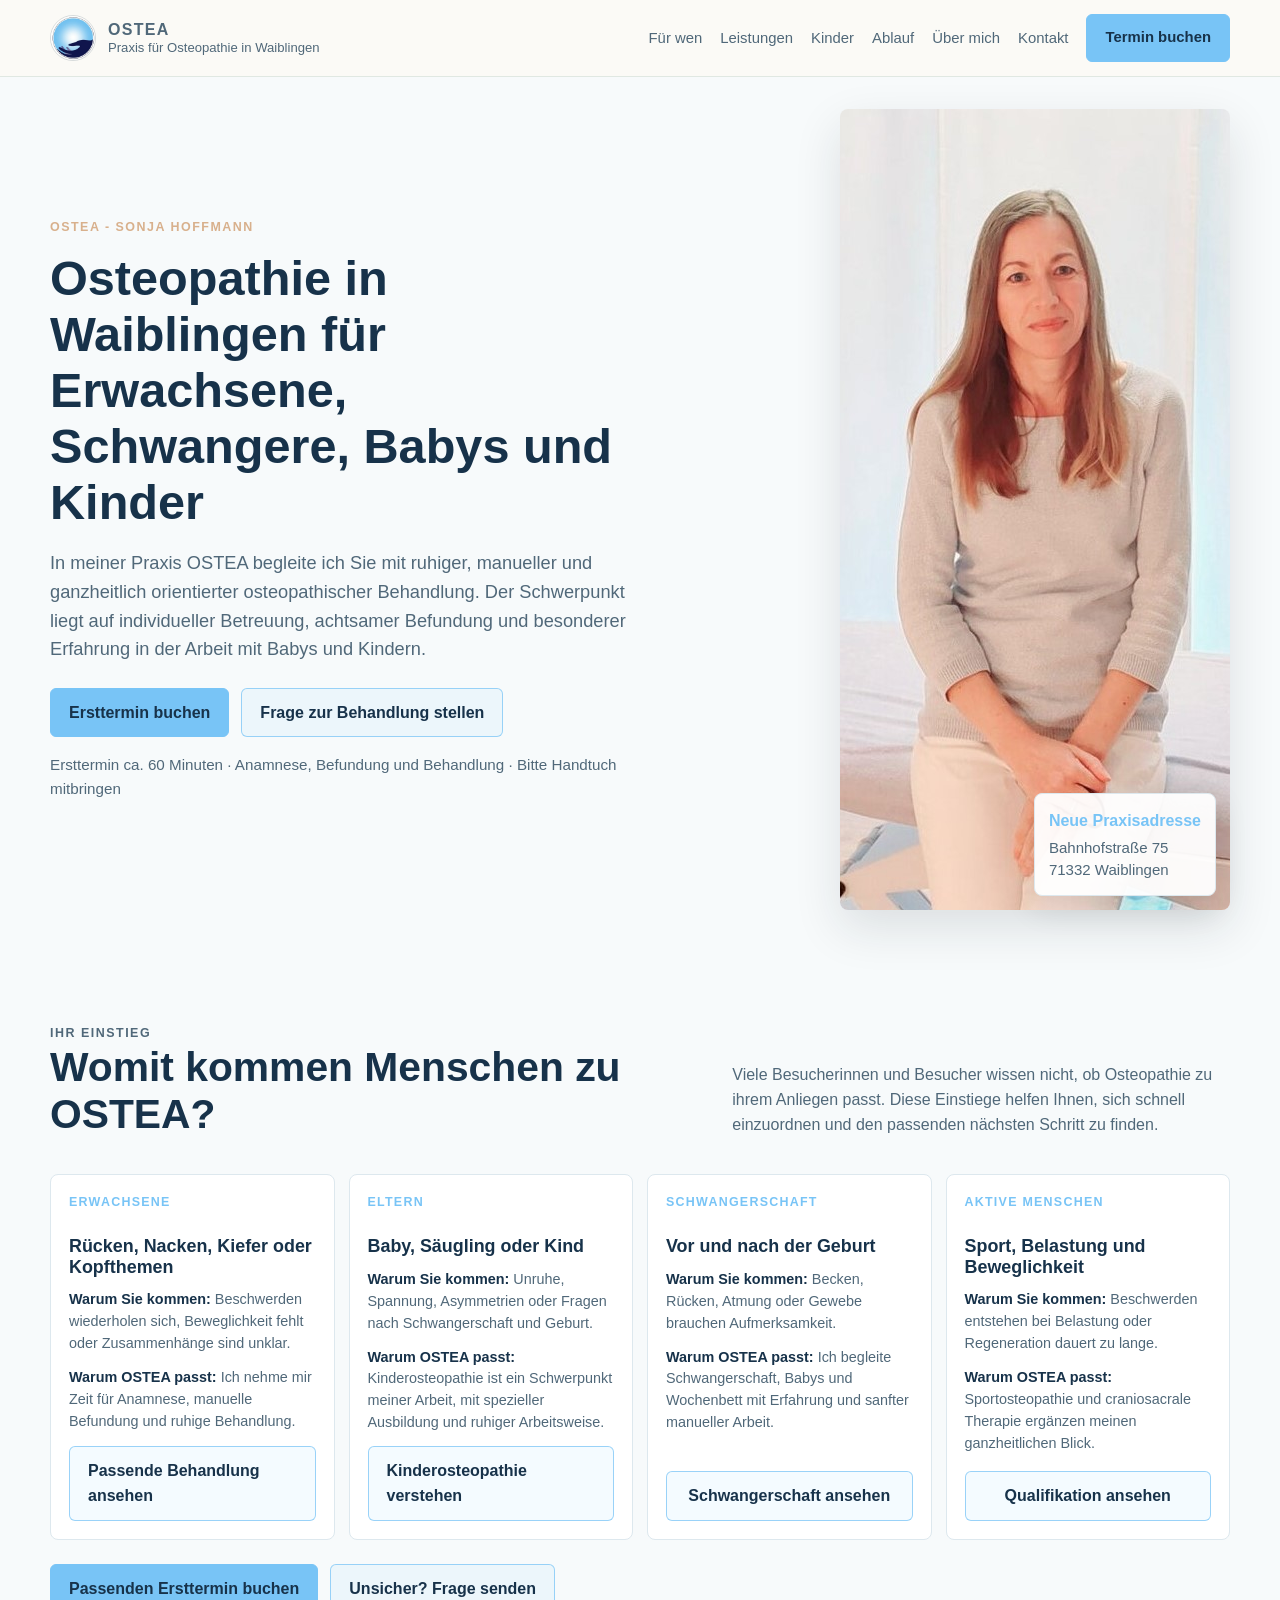
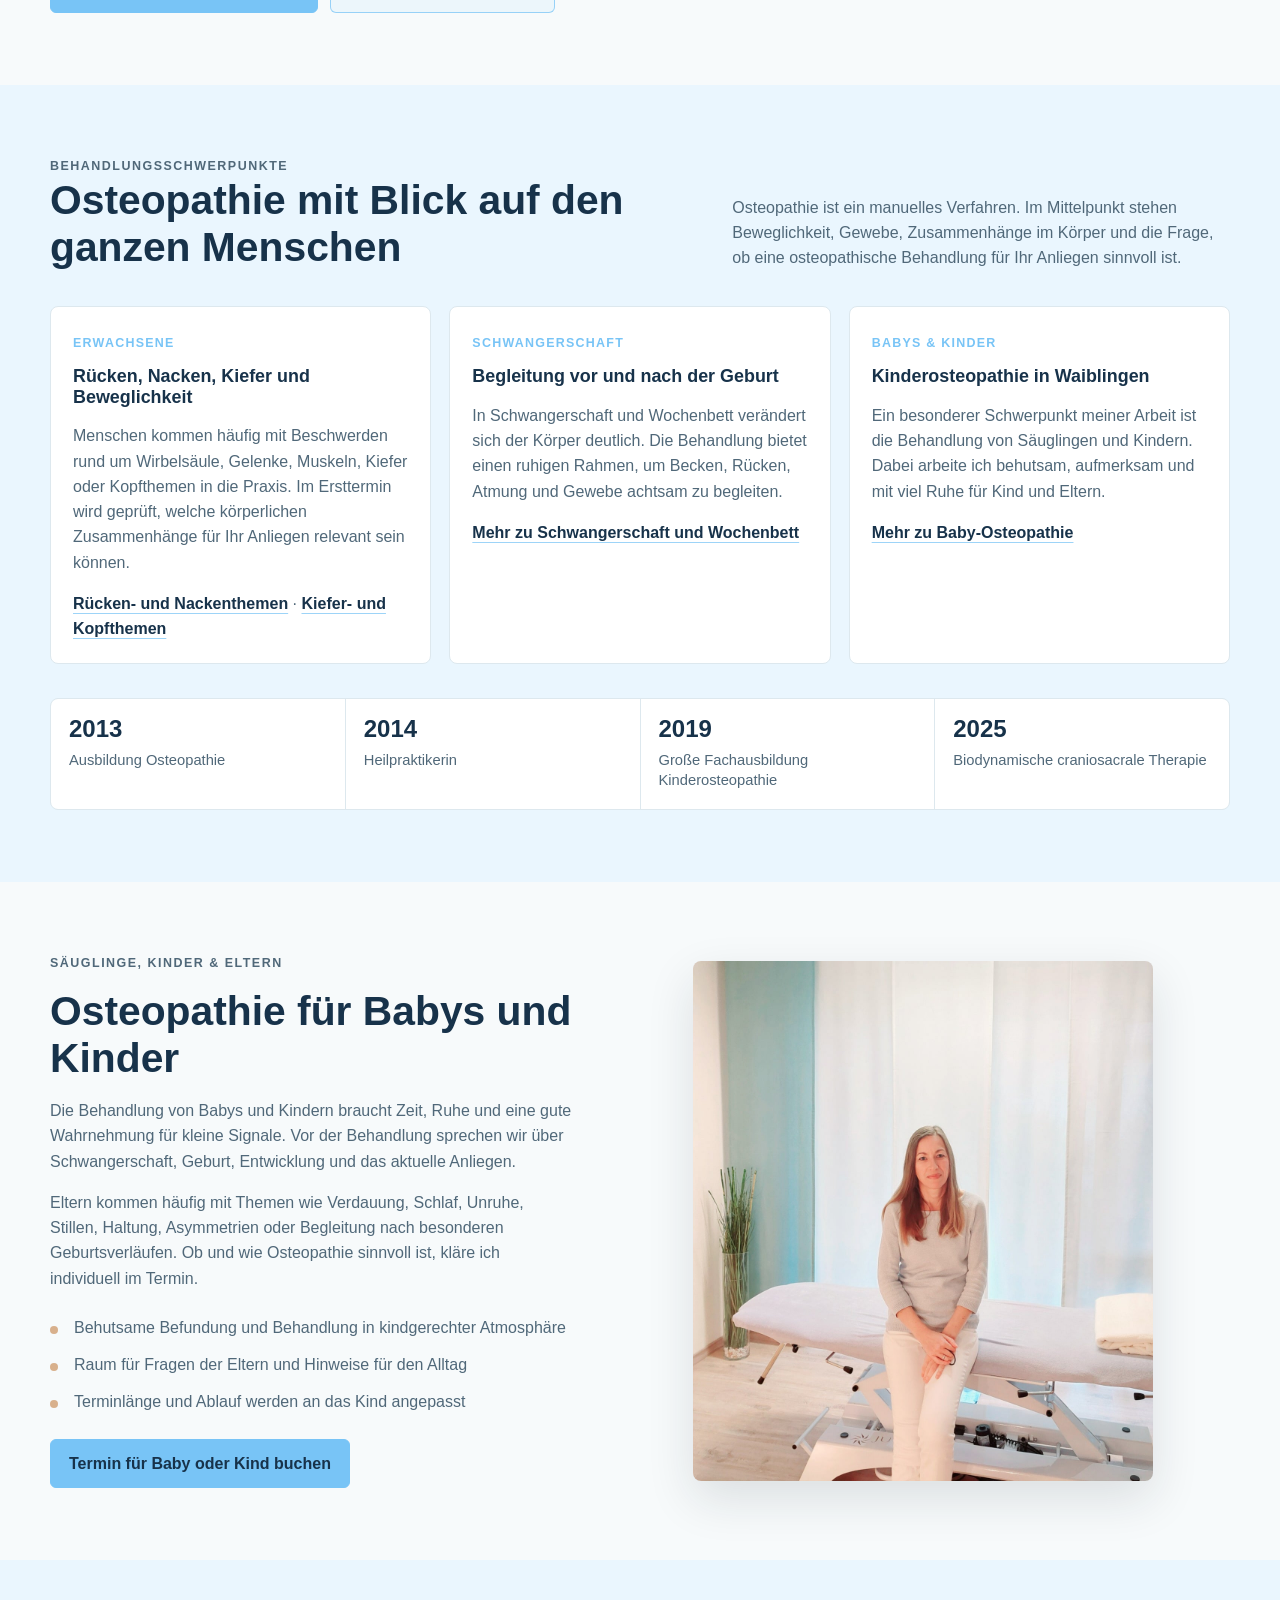
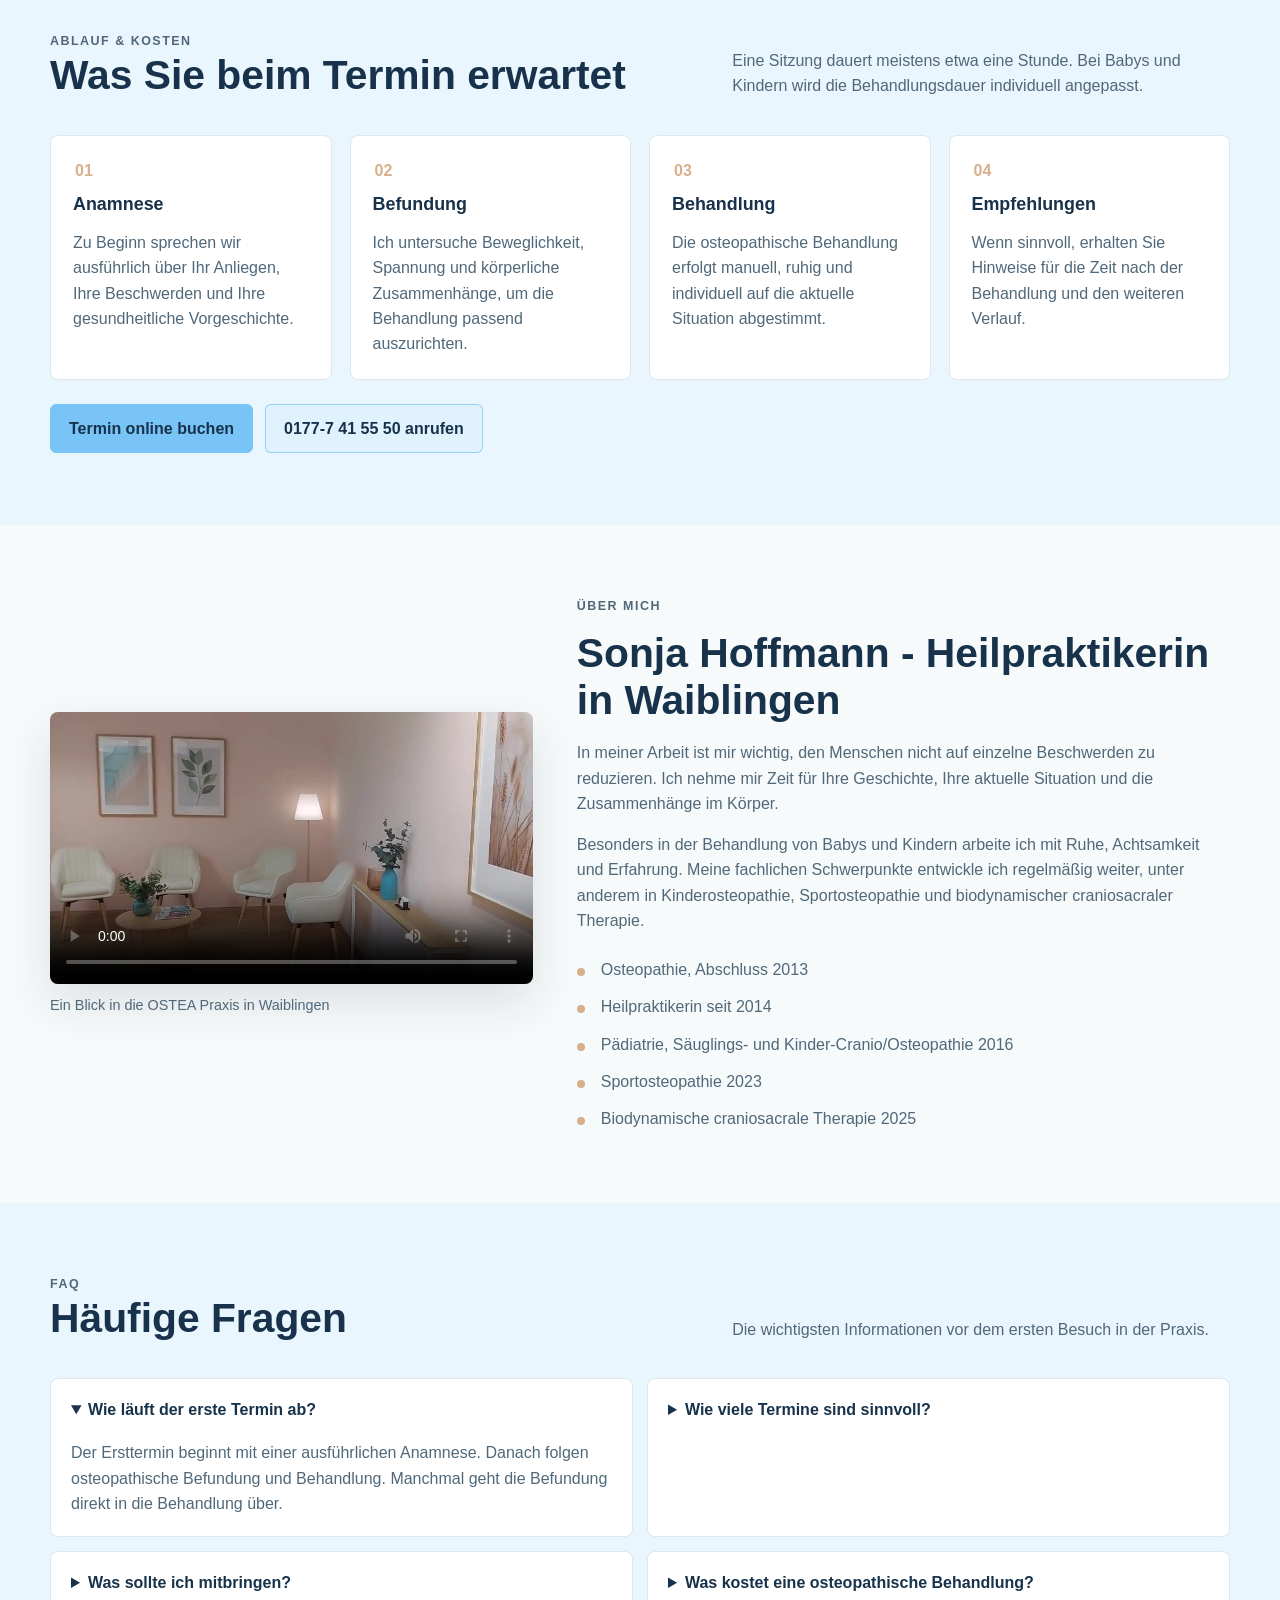
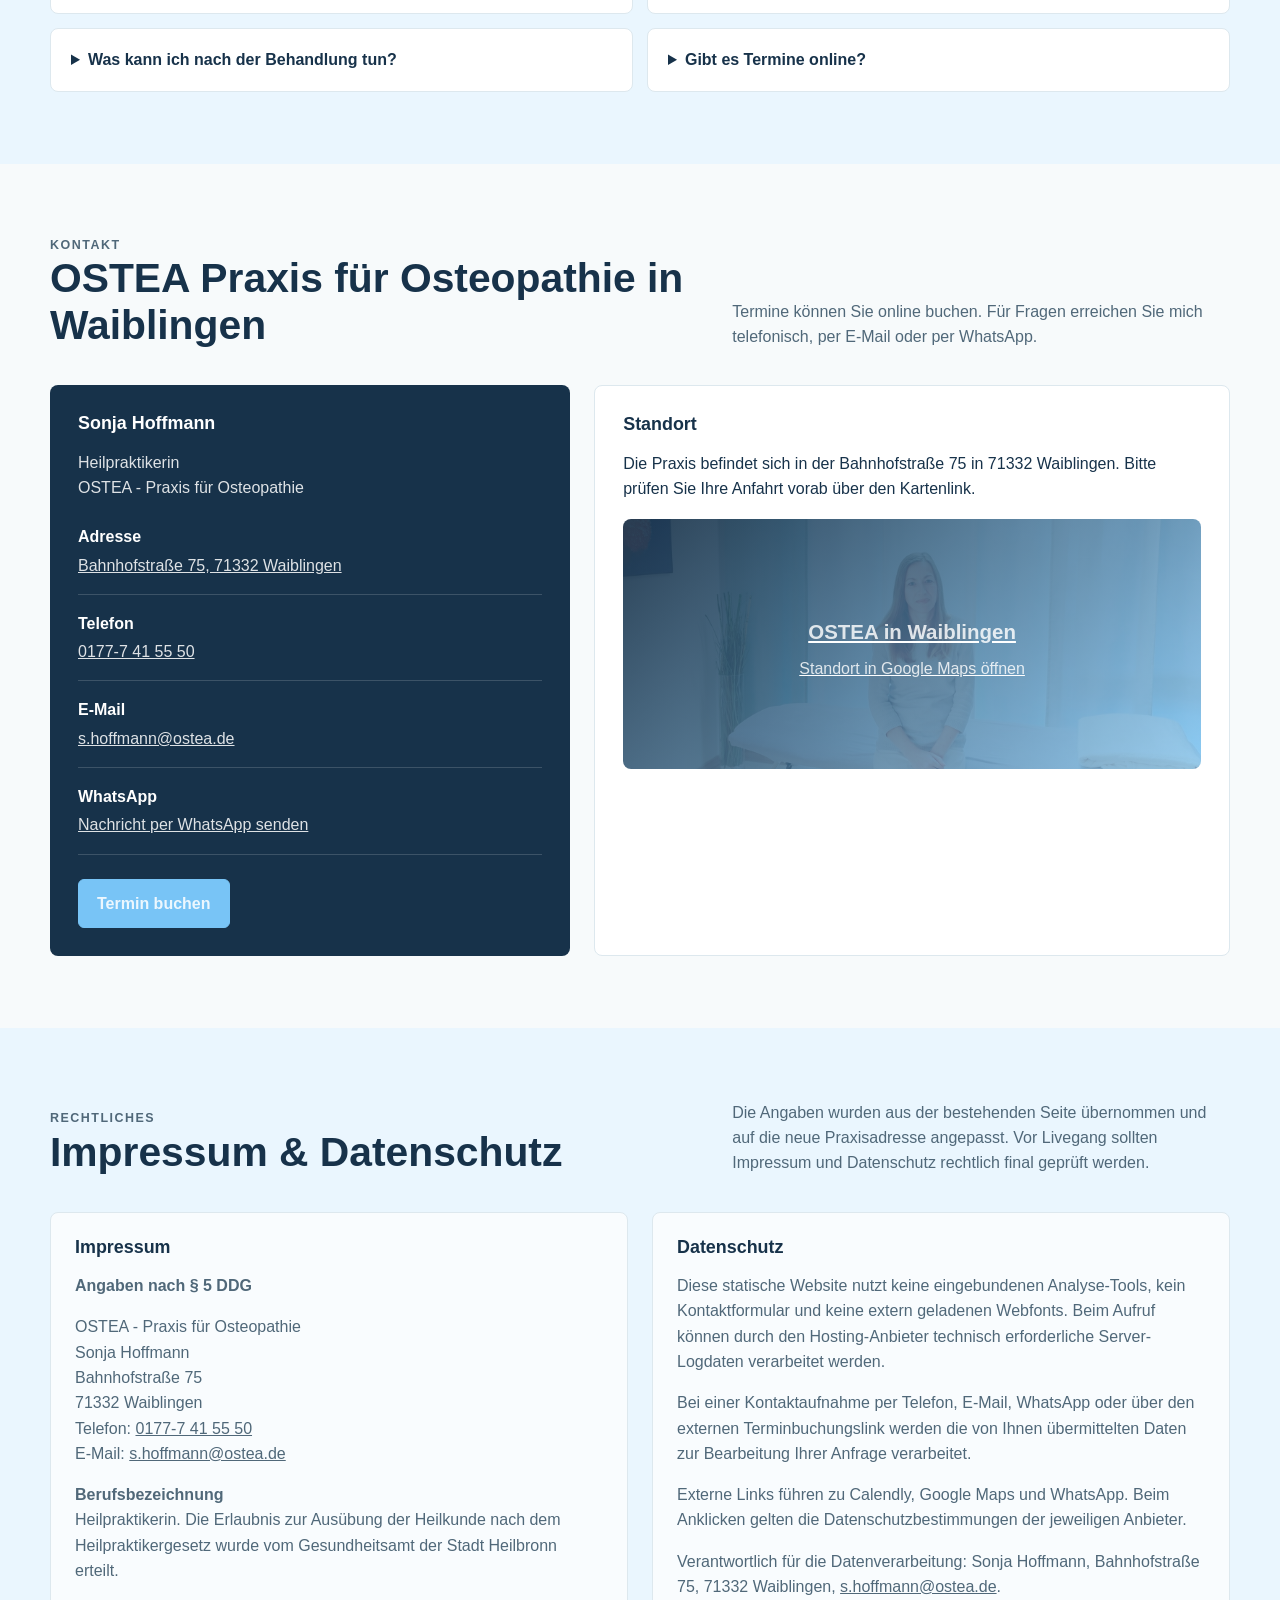
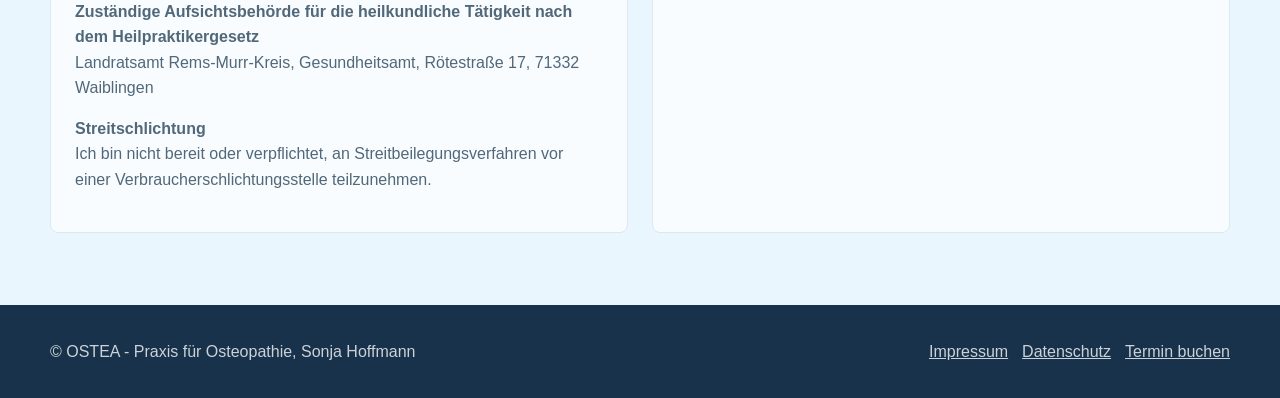
==== index.html @ 417a8043 "Add optimized practice tour video" ====
<!doctype html>
<html lang="de">
  <head>
    <meta charset="utf-8">
    <meta name="viewport" content="width=device-width, initial-scale=1">
    <title>Osteopathie Waiblingen | OSTEA - Sonja Hoffmann</title>
    <meta name="description" content="OSTEA Praxis f&uuml;r Osteopathie in Waiblingen. Osteopathische Behandlung f&uuml;r Erwachsene, Schwangere, Babys und Kinder bei Sonja Hoffmann. Jetzt Termin buchen.">
    <meta name="robots" content="index, follow">
    <link rel="canonical" href="https://ostea.de/">
    <meta property="og:type" content="website">
    <meta property="og:locale" content="de_DE">
    <meta property="og:title" content="Osteopathie Waiblingen | OSTEA - Sonja Hoffmann">
    <meta property="og:description" content="Osteopathie in Waiblingen f&uuml;r Erwachsene, Schwangere, Babys und Kinder. Termine online buchen.">
    <meta property="og:image" content="https://ostea.de/assets/praxis-ostea-waiblingen.jpg">
    <meta property="og:url" content="https://ostea.de/">
    <meta name="twitter:card" content="summary_large_image">
    <meta name="twitter:title" content="Osteopathie Waiblingen | OSTEA - Sonja Hoffmann">
    <meta name="twitter:description" content="Osteopathie in Waiblingen f&uuml;r Erwachsene, Schwangere, Babys und Kinder. Termine online buchen.">
    <meta name="twitter:image" content="https://ostea.de/assets/praxis-ostea-waiblingen.jpg">
    <meta name="theme-color" content="#78C4F6">
    <style>
      :root {
        --ink: #17324A;
        --muted: #506879;
        --line: #DDE8EE;
        --paper: #F7FAFB;
        --white: #ffffff;
        --mist: #EAF6FE;
        --sage: #D8B08C;
        --teal: #78C4F6;
        --navy: #17324A;
        --clay: #D8B08C;
        --shadow: 0 18px 48px rgba(23, 36, 38, 0.12);
        --radius: 8px;
        --max: 1180px;
      }

      * {
        box-sizing: border-box;
      }

      html {
        scroll-behavior: smooth;
      }

      body {
        margin: 0;
        color: var(--ink);
        background: var(--paper);
        font-family: Arial, Helvetica, sans-serif;
        line-height: 1.58;
      }

      img {
        display: block;
        max-width: 100%;
      }

      a {
        color: inherit;
      }

      .skip-link {
        position: absolute;
        left: 16px;
        top: -120px;
        z-index: 100;
        background: var(--navy);
        color: var(--white);
        padding: 10px 14px;
        text-decoration: none;
        border-radius: 4px;
      }

      .skip-link:focus {
        top: 16px;
      }

      header {
        position: sticky;
        top: 0;
        z-index: 20;
        background: rgba(251, 250, 246, 0.96);
        border-bottom: 1px solid rgba(219, 228, 223, 0.85);
        backdrop-filter: blur(14px);
      }

      .nav {
        width: min(100% - 32px, var(--max));
        min-height: 76px;
        margin: 0 auto;
        display: flex;
        align-items: center;
        justify-content: space-between;
        gap: 24px;
      }

      .brand {
        display: flex;
        align-items: center;
        gap: 12px;
        text-decoration: none;
        min-width: 0;
      }

      .brand img {
        width: 46px;
        height: 46px;
        border-radius: 50%;
        border: 1px solid rgba(23, 50, 74, 0.16);
      }

      .brand strong,
      .brand span {
        display: block;
      }

      .brand strong {
        font-size: 1rem;
        letter-spacing: 0.08em;
      }

      .brand span {
        color: var(--muted);
        font-size: 0.82rem;
        line-height: 1.25;
      }

      .nav-toggle {
        display: none;
      }

      .nav-toggle-label {
        display: none;
        width: 44px;
        height: 44px;
        align-items: center;
        justify-content: center;
        border: 1px solid var(--line);
        border-radius: 6px;
        cursor: pointer;
      }

      .nav-toggle-label span,
      .nav-toggle-label span::before,
      .nav-toggle-label span::after {
        display: block;
        width: 20px;
        height: 2px;
        background: var(--ink);
        content: "";
      }

      .nav-toggle-label span::before {
        transform: translateY(-7px);
      }

      .nav-toggle-label span::after {
        transform: translateY(5px);
      }

      nav ul {
        display: flex;
        align-items: center;
        gap: 18px;
        padding: 0;
        margin: 0;
        list-style: none;
      }

      nav a {
        color: var(--muted);
        font-size: 0.93rem;
        text-decoration: none;
      }

      nav a:hover,
      nav a:focus {
        color: var(--ink);
      }

      .button {
        display: inline-flex;
        align-items: center;
        justify-content: center;
        gap: 8px;
        min-height: 44px;
        padding: 11px 18px;
        color: var(--navy);
        background: var(--teal);
        border: 1px solid var(--teal);
        border-radius: 6px;
        font-weight: 700;
        text-decoration: none;
        transition: transform 160ms ease, background 160ms ease;
      }

      .button:hover,
      .button:focus {
        background: var(--navy);
        color: var(--white);
        transform: translateY(-1px);
      }

      .button.secondary {
        color: var(--navy);
        background: rgba(120, 196, 246, 0.08);
        border-color: rgba(120, 196, 246, 0.72);
      }

      .button.secondary:hover,
      .button.secondary:focus {
        color: var(--navy);
        background: var(--teal);
      }

      .text-link {
        color: var(--navy);
        font-weight: 800;
        text-decoration-color: rgba(120, 196, 246, 0.72);
        text-underline-offset: 4px;
      }

      .hero {
        width: min(100% - 32px, var(--max));
        margin: 16px auto 0;
        padding: 16px 0 42px;
        display: grid;
        grid-template-columns: minmax(0, 1.04fr) minmax(340px, 0.96fr);
        min-height: calc(100vh - 104px);
        gap: 36px;
        align-items: center;
      }

      .eyebrow {
        margin: 0 0 14px;
        color: var(--clay);
        font-size: 0.78rem;
        font-weight: 800;
        letter-spacing: 0.12em;
        text-transform: uppercase;
      }

      h1,
      h2,
      h3 {
        line-height: 1.15;
        margin: 0;
      }

      h1 {
        max-width: 780px;
        font-size: clamp(2.05rem, 3.8vw, 3.05rem);
      }

      h2 {
        font-size: clamp(1.65rem, 3.2vw, 2.55rem);
      }

      h3 {
        font-size: 1.12rem;
      }

      .lead {
        margin: 18px 0 0;
        max-width: 680px;
        color: var(--muted);
        font-size: clamp(1.02rem, 1.5vw, 1.14rem);
      }

      .hero-actions,
      .cta-row {
        display: flex;
        flex-wrap: wrap;
        gap: 12px;
        margin-top: 24px;
      }

      .meta-line {
        margin: 16px 0 0;
        color: var(--muted);
        font-size: 0.95rem;
      }

      .hero-media {
        position: relative;
        width: min(100%, 390px);
        justify-self: end;
      }

      .hero-media img {
        width: 100%;
        aspect-ratio: 744 / 801;
        object-fit: cover;
        object-position: center;
        border-radius: var(--radius);
        box-shadow: var(--shadow);
      }

      .notice {
        position: absolute;
        right: 14px;
        bottom: 14px;
        max-width: 220px;
        padding: 14px;
        background: rgba(255, 255, 255, 0.94);
        border: 1px solid var(--line);
        border-radius: var(--radius);
        box-shadow: 0 10px 32px rgba(23, 36, 38, 0.14);
      }

      .notice strong,
      .notice span {
        display: block;
      }

      .notice strong {
        color: var(--teal);
        margin-bottom: 4px;
      }

      .notice span {
        color: var(--muted);
        font-size: 0.94rem;
        line-height: 1.45;
      }

      section {
        padding: 72px 0;
      }

      .section-inner {
        width: min(100% - 32px, var(--max));
        margin: 0 auto;
      }

      .section-head {
        display: grid;
        grid-template-columns: minmax(0, 0.8fr) minmax(280px, 0.62fr);
        gap: 40px;
        align-items: end;
        margin-bottom: 36px;
      }

      .section-head p {
        margin: 0;
        color: var(--muted);
      }

      .band {
        background: var(--mist);
      }

      .grid {
        display: grid;
        grid-template-columns: repeat(3, minmax(0, 1fr));
        gap: 18px;
      }

      .audience-grid {
        display: grid;
        grid-template-columns: repeat(4, minmax(0, 1fr));
        gap: 14px;
      }

      .card {
        min-height: 100%;
        padding: 22px;
        background: var(--white);
        border: 1px solid var(--line);
        border-radius: var(--radius);
      }

      .path-card {
        display: flex;
        min-height: 100%;
        flex-direction: column;
        gap: 12px;
        padding: 18px;
        background: var(--white);
        border: 1px solid var(--line);
        border-radius: var(--radius);
      }

      .path-card p {
        margin: 0;
        color: var(--muted);
        font-size: 0.9rem;
        line-height: 1.52;
      }

      .path-card strong {
        color: var(--ink);
      }

      .path-card .button {
        width: 100%;
        margin-top: auto;
      }

      .card p,
      .split p,
      .legal p,
      .faq p {
        color: var(--muted);
      }

      .card p:last-child,
      .split p:last-child {
        margin-bottom: 0;
      }

      .kicker {
        display: inline-block;
        margin-bottom: 12px;
        color: var(--teal);
        font-size: 0.78rem;
        font-weight: 800;
        letter-spacing: 0.1em;
        text-transform: uppercase;
      }

      .split {
        display: grid;
        grid-template-columns: minmax(0, 0.92fr) minmax(320px, 1.08fr);
        gap: 44px;
        align-items: center;
      }

      .split.reverse {
        grid-template-columns: minmax(320px, 0.85fr) minmax(0, 1.15fr);
      }

      .practice-video,
      .soft-image {
        border-radius: var(--radius);
        box-shadow: var(--shadow);
      }

      .practice-video-frame {
        width: 100%;
        max-width: 520px;
        margin: 0;
        justify-self: center;
      }

      .practice-video {
        display: block;
        width: 100%;
        height: auto;
        aspect-ratio: 848 / 478;
        object-fit: cover;
        background: var(--deep);
      }

      .practice-video-frame figcaption {
        margin-top: 10px;
        color: var(--muted);
        font-size: 0.9rem;
      }

      .soft-image {
        width: 100%;
        max-width: 460px;
        max-height: 520px;
        justify-self: center;
        aspect-ratio: 1600 / 1386;
        object-fit: cover;
      }

      .list {
        display: grid;
        gap: 12px;
        padding: 0;
        margin: 24px 0 0;
        list-style: none;
      }

      .list li {
        position: relative;
        padding-left: 24px;
        color: var(--muted);
      }

      .list li::before {
        position: absolute;
        left: 0;
        top: 0.68em;
        width: 8px;
        height: 8px;
        background: var(--sage);
        border-radius: 50%;
        content: "";
      }

      .facts {
        display: grid;
        grid-template-columns: repeat(4, minmax(0, 1fr));
        gap: 1px;
        margin-top: 34px;
        overflow: hidden;
        border: 1px solid var(--line);
        border-radius: var(--radius);
        background: var(--line);
      }

      .fact {
        min-height: 110px;
        padding: 18px;
        background: var(--white);
      }

      .fact strong {
        display: block;
        color: var(--navy);
        font-size: 1.5rem;
        line-height: 1;
      }

      .fact span {
        display: block;
        margin-top: 10px;
        color: var(--muted);
        font-size: 0.92rem;
        line-height: 1.35;
      }

      .process {
        counter-reset: process;
        display: grid;
        grid-template-columns: repeat(4, minmax(0, 1fr));
        gap: 18px;
      }

      .process .card {
        position: relative;
        padding-top: 58px;
      }

      .process .card::before {
        counter-increment: process;
        content: "0" counter(process);
        position: absolute;
        left: 24px;
        top: 22px;
        color: var(--clay);
        font-weight: 800;
      }

      .faq {
        display: grid;
        grid-template-columns: minmax(0, 1fr) minmax(0, 1fr);
        gap: 14px;
      }

      details {
        background: var(--white);
        border: 1px solid var(--line);
        border-radius: var(--radius);
      }

      summary {
        cursor: pointer;
        padding: 18px 20px;
        font-weight: 800;
      }

      details p {
        margin: 0;
        padding: 0 20px 20px;
      }

      .contact {
        display: grid;
        grid-template-columns: minmax(0, 0.9fr) minmax(320px, 1.1fr);
        gap: 24px;
        align-items: stretch;
      }

      .contact-panel {
        padding: 28px;
        background: var(--navy);
        color: var(--white);
        border-radius: var(--radius);
      }

      .contact-panel p,
      .contact-panel a {
        color: rgba(255, 255, 255, 0.86);
      }

      .contact-panel a:hover,
      .contact-panel a:focus {
        color: var(--white);
      }

      .contact-list {
        display: grid;
        gap: 16px;
        margin-top: 24px;
      }

      .contact-item {
        padding-bottom: 16px;
        border-bottom: 1px solid rgba(255, 255, 255, 0.16);
      }

      .contact-item strong {
        display: block;
        margin-bottom: 3px;
      }

      .map-card {
        min-height: 100%;
        padding: 28px;
        background: var(--white);
        border: 1px solid var(--line);
        border-radius: var(--radius);
      }

      .map-box {
        display: grid;
        place-items: center;
        min-height: 250px;
        margin-top: 18px;
        padding: 28px;
        color: var(--white);
        background:
          linear-gradient(135deg, rgba(23, 50, 74, 0.92), rgba(120, 196, 246, 0.72)),
          url("assets/praxis-ostea-waiblingen.jpg") center / cover;
        border-radius: var(--radius);
        text-align: center;
      }

      .map-box strong {
        display: block;
        font-size: 1.28rem;
      }

      .map-box span {
        display: block;
        margin-top: 8px;
        color: rgba(255, 255, 255, 0.82);
      }

      .legal {
        display: grid;
        grid-template-columns: minmax(0, 1fr) minmax(0, 1fr);
        gap: 24px;
      }

      .legal article {
        padding: 24px;
        background: rgba(255, 255, 255, 0.72);
        border: 1px solid var(--line);
        border-radius: var(--radius);
      }

      footer {
        padding: 34px 0;
        background: var(--ink);
        color: var(--white);
      }

      .footer-inner {
        width: min(100% - 32px, var(--max));
        margin: 0 auto;
        display: flex;
        flex-wrap: wrap;
        align-items: center;
        justify-content: space-between;
        gap: 18px;
      }

      footer a,
      footer span {
        color: rgba(255, 255, 255, 0.78);
      }

      .footer-links {
        display: flex;
        flex-wrap: wrap;
        gap: 14px;
      }

      @media (max-width: 980px) {
        .nav-toggle-label {
          display: inline-flex;
        }

        nav {
          position: absolute;
          left: 0;
          top: 76px;
          width: 100%;
          max-height: 0;
          overflow: hidden;
          background: var(--paper);
          border-bottom: 1px solid var(--line);
          transition: max-height 180ms ease;
        }

        nav ul {
          width: min(100% - 32px, var(--max));
          margin: 0 auto;
          padding: 16px 0 22px;
          flex-direction: column;
          align-items: flex-start;
        }

        .nav-toggle:checked ~ nav {
          max-height: 460px;
        }

        .hero,
        .split,
        .split.reverse,
        .section-head,
        .contact,
        .legal {
          grid-template-columns: 1fr;
        }

        .hero {
          min-height: auto;
          padding-bottom: 34px;
        }

        .hero-media {
          width: min(100%, 420px);
          justify-self: center;
        }

        .grid,
        .audience-grid,
        .process {
          grid-template-columns: repeat(2, minmax(0, 1fr));
        }

        .facts {
          grid-template-columns: repeat(2, minmax(0, 1fr));
        }
      }

      @media (max-width: 640px) {
        .brand span {
          display: none;
        }

        .hero,
        .section-inner,
        .nav,
        .footer-inner {
          width: min(100% - 24px, var(--max));
        }

        section {
          padding: 60px 0;
        }

        .notice {
          position: static;
          margin-top: 12px;
          max-width: none;
        }

        .grid,
        .audience-grid,
        .process,
        .faq,
        .facts {
          grid-template-columns: 1fr;
        }

        .hero-actions,
        .cta-row {
          display: grid;
        }

        .button {
          width: 100%;
        }
      }
    </style>
    <script type="application/ld+json">
      {
        "@context": "https://schema.org",
        "@type": "MedicalBusiness",
        "@id": "https://ostea.de/#ostea",
        "name": "OSTEA - Praxis f\u00fcr Osteopathie",
        "url": "https://ostea.de/",
        "image": "https://ostea.de/assets/praxis-ostea-waiblingen.jpg",
        "logo": "https://ostea.de/assets/ostea-logo.jpg",
        "email": "s.hoffmann@ostea.de",
        "telephone": "+491777415550",
        "priceRange": "Abrechnung nach Geb\u00fcH",
        "founder": {
          "@type": "Person",
          "name": "Sonja Hoffmann",
          "jobTitle": "Heilpraktikerin"
        },
        "address": {
          "@type": "PostalAddress",
          "streetAddress": "Bahnhofstra\u00dfe 75",
          "postalCode": "71332",
          "addressLocality": "Waiblingen",
          "addressCountry": "DE"
        },
        "geo": {
          "@type": "GeoCoordinates",
          "latitude": 48.8274138,
          "longitude": 9.3041108
        },
        "hasMap": "https://www.google.com/maps/search/?api=1&query=Bahnhofstra%C3%9Fe%2075%2C%2071332%20Waiblingen",
        "areaServed": ["Waiblingen", "Rems-Murr-Kreis", "Stuttgart"],
        "medicalSpecialty": ["Osteopathie", "Kinderosteopathie"],
        "availableService": [
          {
            "@type": "MedicalTherapy",
            "name": "Osteopathie f\u00fcr Erwachsene"
          },
          {
            "@type": "MedicalTherapy",
            "name": "Osteopathie f\u00fcr Babys und Kinder"
          },
          {
            "@type": "MedicalTherapy",
            "name": "Osteopathische Begleitung in Schwangerschaft und Wochenbett"
          },
          {
            "@type": "MedicalTherapy",
            "name": "Craniosacrale Therapie"
          }
        ],
        "subjectOf": {
          "@type": "VideoObject",
          "name": "Rundgang durch die OSTEA Praxis in Waiblingen",
          "description": "Ein persönlicher Rundgang durch die Praxisräume von OSTEA in Waiblingen.",
          "thumbnailUrl": "https://ostea.de/assets/praxisrundgang-ostea-waiblingen-poster.jpg",
          "contentUrl": "https://ostea.de/assets/praxisrundgang-ostea-waiblingen.mp4",
          "uploadDate": "2026-07-22",
          "duration": "PT1M27S"
        },
        "potentialAction": {
          "@type": "ReserveAction",
          "target": "https://calendly.com/ostea/60min",
          "name": "Termin online buchen"
        }
      }
    </script>
    <script type="application/ld+json">
      {
        "@context": "https://schema.org",
        "@type": "WebSite",
        "@id": "https://ostea.de/#website",
        "name": "OSTEA - Praxis f\u00fcr Osteopathie",
        "url": "https://ostea.de/",
        "inLanguage": "de-DE",
        "publisher": {
          "@id": "https://ostea.de/#ostea"
        }
      }
    </script>
    <script type="application/ld+json">
      {
        "@context": "https://schema.org",
        "@type": "FAQPage",
        "mainEntity": [
          {
            "@type": "Question",
            "name": "Wie l\u00e4uft der erste Termin ab?",
            "acceptedAnswer": {
              "@type": "Answer",
              "text": "Der Ersttermin beginnt mit einer ausf\u00fchrlichen Anamnese. Danach folgen osteopathische Befundung und Behandlung. Je nach Anliegen erhalten Patientinnen und Patienten Empfehlungen f\u00fcr die Zeit danach."
            }
          },
          {
            "@type": "Question",
            "name": "Wie lange dauert eine Behandlung?",
            "acceptedAnswer": {
              "@type": "Answer",
              "text": "Eine Sitzung dauert meistens etwa 60 Minuten. Bei Babys und Kindern wird die Dauer individuell angepasst."
            }
          },
          {
            "@type": "Question",
            "name": "Was muss ich mitbringen?",
            "acceptedAnswer": {
              "@type": "Answer",
              "text": "Bitte bringen Sie ein Handtuch mit und tragen Sie bequeme Kleidung. F\u00fcr Babys ist eine Wickelunterlage oder ein zus\u00e4tzliches Handtuch sinnvoll."
            }
          },
          {
            "@type": "Question",
            "name": "\u00dcbernimmt meine Krankenkasse Osteopathie?",
            "acceptedAnswer": {
              "@type": "Answer",
              "text": "Die Abrechnung erfolgt nach Geb\u00fcH. Viele Krankenkassen bezuschussen osteopathische Behandlungen ganz oder anteilig. Bitte kl\u00e4ren Sie die Erstattung vorab direkt mit Ihrer Krankenkasse."
            }
          }
        ]
      }
    </script>
  </head>
  <body>
    <a class="skip-link" href="#main">Zum Inhalt springen</a>
    <header>
      <div class="nav">
        <a class="brand" href="#top" aria-label="OSTEA Startseite">
          <img src="assets/ostea-logo.jpg" alt="OSTEA Logo" width="46" height="46">
          <span>
            <strong>OSTEA</strong>
            <span>Praxis f&uuml;r Osteopathie in Waiblingen</span>
          </span>
        </a>
        <input class="nav-toggle" type="checkbox" id="nav-toggle" aria-label="Navigation &ouml;ffnen">
        <label class="nav-toggle-label" for="nav-toggle" aria-hidden="true"><span></span></label>
        <nav aria-label="Hauptnavigation">
          <ul>
            <li><a href="#fuer-wen">F&uuml;r wen</a></li>
            <li><a href="#leistungen">Leistungen</a></li>
            <li><a href="#kinderosteopathie">Kinder</a></li>
            <li><a href="#ablauf">Ablauf</a></li>
            <li><a href="#ueber-mich">&Uuml;ber mich</a></li>
            <li><a href="#kontakt">Kontakt</a></li>
            <li><a class="button" href="https://calendly.com/ostea/60min" target="_blank" rel="noopener">Termin buchen</a></li>
          </ul>
        </nav>
      </div>
    </header>

    <main id="main">
      <section class="hero" id="top" aria-labelledby="hero-title">
        <div>
          <p class="eyebrow">OSTEA - Sonja Hoffmann</p>
          <h1 id="hero-title">Osteopathie in Waiblingen f&uuml;r Erwachsene, Schwangere, Babys und Kinder</h1>
          <p class="lead">In meiner Praxis OSTEA begleite ich Sie mit ruhiger, manueller und ganzheitlich orientierter osteopathischer Behandlung. Der Schwerpunkt liegt auf individueller Betreuung, achtsamer Befundung und besonderer Erfahrung in der Arbeit mit Babys und Kindern.</p>
          <div class="hero-actions">
            <a class="button" href="https://calendly.com/ostea/60min" target="_blank" rel="noopener">Ersttermin buchen</a>
            <a class="button secondary" href="mailto:s.hoffmann@ostea.de?subject=Anfrage%20OSTEA%20Waiblingen">Frage zur Behandlung stellen</a>
          </div>
          <p class="meta-line">Ersttermin ca. 60 Minuten &middot; Anamnese, Befundung und Behandlung &middot; Bitte Handtuch mitbringen</p>
        </div>
        <div class="hero-media">
          <img src="assets/praxis-ostea-waiblingen2.jpg" alt="Sonja Hoffmann in der OSTEA Praxis f&uuml;r Osteopathie in Waiblingen" width="744" height="801">
          <div class="notice">
            <strong>Neue Praxisadresse</strong>
            <span>Bahnhofstra&szlig;e 75<br>71332 Waiblingen</span>
          </div>
        </div>
      </section>

      <section id="fuer-wen" aria-labelledby="fuer-wen-title">
        <div class="section-inner">
          <div class="section-head">
            <div>
              <p class="eyebrow">Ihr Einstieg</p>
              <h2 id="fuer-wen-title">Womit kommen Menschen zu OSTEA?</h2>
            </div>
            <p>Viele Besucherinnen und Besucher wissen nicht, ob Osteopathie zu ihrem Anliegen passt. Diese Einstiege helfen Ihnen, sich schnell einzuordnen und den passenden n&auml;chsten Schritt zu finden.</p>
          </div>
          <div class="audience-grid">
            <article class="path-card">
              <span class="kicker">Erwachsene</span>
              <h3>R&uuml;cken, Nacken, Kiefer oder Kopfthemen</h3>
              <p><strong>Warum Sie kommen:</strong> Beschwerden wiederholen sich, Beweglichkeit fehlt oder Zusammenh&auml;nge sind unklar.</p>
              <p><strong>Warum OSTEA passt:</strong> Ich nehme mir Zeit f&uuml;r Anamnese, manuelle Befundung und ruhige Behandlung.</p>
              <a class="button secondary" href="osteopathie-ruecken-nacken-waiblingen/">Passende Behandlung ansehen</a>
            </article>
            <article class="path-card">
              <span class="kicker">Eltern</span>
              <h3>Baby, S&auml;ugling oder Kind</h3>
              <p><strong>Warum Sie kommen:</strong> Unruhe, Spannung, Asymmetrien oder Fragen nach Schwangerschaft und Geburt.</p>
              <p><strong>Warum OSTEA passt:</strong> Kinderosteopathie ist ein Schwerpunkt meiner Arbeit, mit spezieller Ausbildung und ruhiger Arbeitsweise.</p>
              <a class="button secondary" href="baby-osteopathie-unruhe-koliken-waiblingen/">Kinderosteopathie verstehen</a>
            </article>
            <article class="path-card">
              <span class="kicker">Schwangerschaft</span>
              <h3>Vor und nach der Geburt</h3>
              <p><strong>Warum Sie kommen:</strong> Becken, R&uuml;cken, Atmung oder Gewebe brauchen Aufmerksamkeit.</p>
              <p><strong>Warum OSTEA passt:</strong> Ich begleite Schwangerschaft, Babys und Wochenbett mit Erfahrung und sanfter manueller Arbeit.</p>
              <a class="button secondary" href="osteopathie-schwangerschaft-waiblingen/">Schwangerschaft ansehen</a>
            </article>
            <article class="path-card">
              <span class="kicker">Aktive Menschen</span>
              <h3>Sport, Belastung und Beweglichkeit</h3>
              <p><strong>Warum Sie kommen:</strong> Beschwerden entstehen bei Belastung oder Regeneration dauert zu lange.</p>
              <p><strong>Warum OSTEA passt:</strong> Sportosteopathie und craniosacrale Therapie erg&auml;nzen meinen ganzheitlichen Blick.</p>
              <a class="button secondary" href="#ueber-mich">Qualifikation ansehen</a>
            </article>
          </div>
          <div class="cta-row">
            <a class="button" href="https://calendly.com/ostea/60min" target="_blank" rel="noopener">Passenden Ersttermin buchen</a>
            <a class="button secondary" href="mailto:s.hoffmann@ostea.de?subject=Frage%20zur%20passenden%20Behandlung">Unsicher? Frage senden</a>
          </div>
        </div>
      </section>

      <section id="leistungen" class="band" aria-labelledby="leistungen-title">
        <div class="section-inner">
          <div class="section-head">
            <div>
              <p class="eyebrow">Behandlungsschwerpunkte</p>
              <h2 id="leistungen-title">Osteopathie mit Blick auf den ganzen Menschen</h2>
            </div>
            <p>Osteopathie ist ein manuelles Verfahren. Im Mittelpunkt stehen Beweglichkeit, Gewebe, Zusammenh&auml;nge im K&ouml;rper und die Frage, ob eine osteopathische Behandlung f&uuml;r Ihr Anliegen sinnvoll ist.</p>
          </div>
          <div class="grid">
            <article class="card">
              <span class="kicker">Erwachsene</span>
              <h3>R&uuml;cken, Nacken, Kiefer und Beweglichkeit</h3>
              <p>Menschen kommen h&auml;ufig mit Beschwerden rund um Wirbels&auml;ule, Gelenke, Muskeln, Kiefer oder Kopfthemen in die Praxis. Im Ersttermin wird gepr&uuml;ft, welche k&ouml;rperlichen Zusammenh&auml;nge f&uuml;r Ihr Anliegen relevant sein k&ouml;nnen.</p>
              <p><a class="text-link" href="osteopathie-ruecken-nacken-waiblingen/">R&uuml;cken- und Nackenthemen</a> &middot; <a class="text-link" href="osteopathie-kiefer-kopfschmerzen-waiblingen/">Kiefer- und Kopfthemen</a></p>
            </article>
            <article class="card">
              <span class="kicker">Schwangerschaft</span>
              <h3>Begleitung vor und nach der Geburt</h3>
              <p>In Schwangerschaft und Wochenbett ver&auml;ndert sich der K&ouml;rper deutlich. Die Behandlung bietet einen ruhigen Rahmen, um Becken, R&uuml;cken, Atmung und Gewebe achtsam zu begleiten.</p>
              <p><a class="text-link" href="osteopathie-schwangerschaft-waiblingen/">Mehr zu Schwangerschaft und Wochenbett</a></p>
            </article>
            <article class="card">
              <span class="kicker">Babys & Kinder</span>
              <h3>Kinderosteopathie in Waiblingen</h3>
              <p>Ein besonderer Schwerpunkt meiner Arbeit ist die Behandlung von S&auml;uglingen und Kindern. Dabei arbeite ich behutsam, aufmerksam und mit viel Ruhe f&uuml;r Kind und Eltern.</p>
              <p><a class="text-link" href="baby-osteopathie-unruhe-koliken-waiblingen/">Mehr zu Baby-Osteopathie</a></p>
            </article>
          </div>
          <div class="facts" aria-label="Qualifikationen">
            <div class="fact"><strong>2013</strong><span>Ausbildung Osteopathie</span></div>
            <div class="fact"><strong>2014</strong><span>Heilpraktikerin</span></div>
            <div class="fact"><strong>2019</strong><span>Gro&szlig;e Fachausbildung Kinderosteopathie</span></div>
            <div class="fact"><strong>2025</strong><span>Biodynamische craniosacrale Therapie</span></div>
          </div>
        </div>
      </section>

      <section id="kinderosteopathie" aria-labelledby="kinder-title">
        <div class="section-inner split">
          <div>
            <p class="eyebrow">S&auml;uglinge, Kinder & Eltern</p>
            <h2 id="kinder-title">Osteopathie f&uuml;r Babys und Kinder</h2>
            <p>Die Behandlung von Babys und Kindern braucht Zeit, Ruhe und eine gute Wahrnehmung f&uuml;r kleine Signale. Vor der Behandlung sprechen wir &uuml;ber Schwangerschaft, Geburt, Entwicklung und das aktuelle Anliegen.</p>
            <p>Eltern kommen h&auml;ufig mit Themen wie Verdauung, Schlaf, Unruhe, Stillen, Haltung, Asymmetrien oder Begleitung nach besonderen Geburtsverl&auml;ufen. Ob und wie Osteopathie sinnvoll ist, kl&auml;re ich individuell im Termin.</p>
            <ul class="list">
              <li>Behutsame Befundung und Behandlung in kindgerechter Atmosph&auml;re</li>
              <li>Raum f&uuml;r Fragen der Eltern und Hinweise f&uuml;r den Alltag</li>
              <li>Terminl&auml;nge und Ablauf werden an das Kind angepasst</li>
            </ul>
            <div class="cta-row">
              <a class="button" href="https://calendly.com/ostea/60min" target="_blank" rel="noopener">Termin f&uuml;r Baby oder Kind buchen</a>
            </div>
          </div>
          <img class="soft-image" src="assets/praxis-ostea-waiblingen.jpg" alt="Heller Behandlungsraum der OSTEA Praxis in Waiblingen" width="1600" height="1386" loading="lazy">
        </div>
      </section>

      <section id="ablauf" class="band" aria-labelledby="ablauf-title">
        <div class="section-inner">
          <div class="section-head">
            <div>
              <p class="eyebrow">Ablauf & Kosten</p>
              <h2 id="ablauf-title">Was Sie beim Termin erwartet</h2>
            </div>
            <p>Eine Sitzung dauert meistens etwa eine Stunde. Bei Babys und Kindern wird die Behandlungsdauer individuell angepasst.</p>
          </div>
          <div class="process">
            <article class="card">
              <h3>Anamnese</h3>
              <p>Zu Beginn sprechen wir ausf&uuml;hrlich &uuml;ber Ihr Anliegen, Ihre Beschwerden und Ihre gesundheitliche Vorgeschichte.</p>
            </article>
            <article class="card">
              <h3>Befundung</h3>
              <p>Ich untersuche Beweglichkeit, Spannung und k&ouml;rperliche Zusammenh&auml;nge, um die Behandlung passend auszurichten.</p>
            </article>
            <article class="card">
              <h3>Behandlung</h3>
              <p>Die osteopathische Behandlung erfolgt manuell, ruhig und individuell auf die aktuelle Situation abgestimmt.</p>
            </article>
            <article class="card">
              <h3>Empfehlungen</h3>
              <p>Wenn sinnvoll, erhalten Sie Hinweise f&uuml;r die Zeit nach der Behandlung und den weiteren Verlauf.</p>
            </article>
          </div>
          <div class="cta-row">
            <a class="button" href="https://calendly.com/ostea/60min" target="_blank" rel="noopener">Termin online buchen</a>
            <a class="button secondary" href="tel:+491777415550">0177-7 41 55 50 anrufen</a>
          </div>
        </div>
      </section>

      <section id="ueber-mich" aria-labelledby="ueber-title">
        <div class="section-inner split reverse">
          <figure class="practice-video-frame">
            <video class="practice-video" controls preload="metadata" playsinline poster="assets/praxisrundgang-ostea-waiblingen-poster.jpg" width="848" height="478" aria-label="Rundgang durch die OSTEA Praxis in Waiblingen">
              <source src="assets/praxisrundgang-ostea-waiblingen.mp4" type="video/mp4">
              Ihr Browser kann dieses Video nicht wiedergeben. <a href="assets/praxisrundgang-ostea-waiblingen.mp4">Praxisvideo &ouml;ffnen</a>.
            </video>
            <figcaption>Ein Blick in die OSTEA Praxis in Waiblingen</figcaption>
          </figure>
          <div>
            <p class="eyebrow">&Uuml;ber mich</p>
            <h2 id="ueber-title">Sonja Hoffmann - Heilpraktikerin in Waiblingen</h2>
            <p>In meiner Arbeit ist mir wichtig, den Menschen nicht auf einzelne Beschwerden zu reduzieren. Ich nehme mir Zeit f&uuml;r Ihre Geschichte, Ihre aktuelle Situation und die Zusammenh&auml;nge im K&ouml;rper.</p>
            <p>Besonders in der Behandlung von Babys und Kindern arbeite ich mit Ruhe, Achtsamkeit und Erfahrung. Meine fachlichen Schwerpunkte entwickle ich regelm&auml;&szlig;ig weiter, unter anderem in Kinderosteopathie, Sportosteopathie und biodynamischer craniosacraler Therapie.</p>
            <ul class="list">
              <li>Osteopathie, Abschluss 2013</li>
              <li>Heilpraktikerin seit 2014</li>
              <li>P&auml;diatrie, S&auml;uglings- und Kinder-Cranio/Osteopathie 2016</li>
              <li>Sportosteopathie 2023</li>
              <li>Biodynamische craniosacrale Therapie 2025</li>
            </ul>
          </div>
        </div>
      </section>

      <section id="faq" class="band" aria-labelledby="faq-title">
        <div class="section-inner">
          <div class="section-head">
            <div>
              <p class="eyebrow">FAQ</p>
              <h2 id="faq-title">H&auml;ufige Fragen</h2>
            </div>
            <p>Die wichtigsten Informationen vor dem ersten Besuch in der Praxis.</p>
          </div>
          <div class="faq">
            <details open>
              <summary>Wie l&auml;uft der erste Termin ab?</summary>
              <p>Der Ersttermin beginnt mit einer ausf&uuml;hrlichen Anamnese. Danach folgen osteopathische Befundung und Behandlung. Manchmal geht die Befundung direkt in die Behandlung &uuml;ber.</p>
            </details>
            <details>
              <summary>Wie viele Termine sind sinnvoll?</summary>
              <p>Das ist individuell unterschiedlich. Bei akuten Anliegen reichen manchmal wenige Termine, bei l&auml;nger bestehenden Beschwerden kann eine Begleitung &uuml;ber einen l&auml;ngeren Zeitraum sinnvoll sein.</p>
            </details>
            <details>
              <summary>Was sollte ich mitbringen?</summary>
              <p>Bitte bringen Sie ein Handtuch mit und tragen Sie bequeme Kleidung. Bei Babys bitte eine Wickelunterlage oder ein zus&auml;tzliches Handtuch mitbringen.</p>
            </details>
            <details>
              <summary>Was kostet eine osteopathische Behandlung?</summary>
              <p>Die Abrechnung erfolgt nach dem Geb&uuml;hrenverzeichnis f&uuml;r Heilpraktiker (Geb&uuml;H). Viele Krankenkassen bezuschussen osteopathische Behandlungen ganz oder anteilig. Bitte kl&auml;ren Sie die Erstattung vorab direkt mit Ihrer Krankenkasse.</p>
            </details>
            <details>
              <summary>Was kann ich nach der Behandlung tun?</summary>
              <p>Trinken Sie ausreichend Wasser, planen Sie Ruhe ein und bevorzugen Sie leichte Bewegung. Auf intensive k&ouml;rperliche Belastung oder Sport sollten Sie ein bis zwei Tage verzichten.</p>
            </details>
            <details>
              <summary>Gibt es Termine online?</summary>
              <p>Ja. Sie k&ouml;nnen den Calendly-Link zur Online-Terminbuchung nutzen oder sich telefonisch beziehungsweise per E-Mail melden.</p>
            </details>
          </div>
        </div>
      </section>

      <section id="kontakt" aria-labelledby="kontakt-title">
        <div class="section-inner">
          <div class="section-head">
            <div>
              <p class="eyebrow">Kontakt</p>
              <h2 id="kontakt-title">OSTEA Praxis f&uuml;r Osteopathie in Waiblingen</h2>
            </div>
            <p>Termine k&ouml;nnen Sie online buchen. F&uuml;r Fragen erreichen Sie mich telefonisch, per E-Mail oder per WhatsApp.</p>
          </div>
          <div class="contact">
            <div class="contact-panel">
              <h3>Sonja Hoffmann</h3>
              <p>Heilpraktikerin<br>OSTEA - Praxis f&uuml;r Osteopathie</p>
              <div class="contact-list">
                <div class="contact-item">
                  <strong>Adresse</strong>
                  <a href="https://www.google.com/maps/search/?api=1&query=Bahnhofstra%C3%9Fe%2075%2C%2071332%20Waiblingen" target="_blank" rel="noopener">Bahnhofstra&szlig;e 75, 71332 Waiblingen</a>
                </div>
                <div class="contact-item">
                  <strong>Telefon</strong>
                  <a href="tel:+491777415550">0177-7 41 55 50</a>
                </div>
                <div class="contact-item">
                  <strong>E-Mail</strong>
                  <a href="mailto:s.hoffmann@ostea.de">s.hoffmann@ostea.de</a>
                </div>
                <div class="contact-item">
                  <strong>WhatsApp</strong>
                  <a href="https://wa.me/491777415550" target="_blank" rel="noopener">Nachricht per WhatsApp senden</a>
                </div>
              </div>
              <div class="cta-row">
                <a class="button" href="https://calendly.com/ostea/60min" target="_blank" rel="noopener">Termin buchen</a>
              </div>
            </div>
            <div class="map-card">
              <h3>Standort</h3>
              <p>Die Praxis befindet sich in der Bahnhofstra&szlig;e 75 in 71332 Waiblingen. Bitte pr&uuml;fen Sie Ihre Anfahrt vorab &uuml;ber den Kartenlink.</p>
              <a class="map-box" href="https://www.google.com/maps/search/?api=1&query=Bahnhofstra%C3%9Fe%2075%2C%2071332%20Waiblingen" target="_blank" rel="noopener" aria-label="OSTEA Standort in Google Maps &ouml;ffnen">
                <span>
                  <strong>OSTEA in Waiblingen</strong>
                  <span>Standort in Google Maps &ouml;ffnen</span>
                </span>
              </a>
            </div>
          </div>
        </div>
      </section>

      <section id="rechtliches" class="band" aria-labelledby="rechtliches-title">
        <div class="section-inner">
          <div class="section-head">
            <div>
              <p class="eyebrow">Rechtliches</p>
              <h2 id="rechtliches-title">Impressum & Datenschutz</h2>
            </div>
            <p>Die Angaben wurden aus der bestehenden Seite &uuml;bernommen und auf die neue Praxisadresse angepasst. Vor Livegang sollten Impressum und Datenschutz rechtlich final gepr&uuml;ft werden.</p>
          </div>
          <div class="legal">
            <article id="impressum">
              <h3>Impressum</h3>
              <p><strong>Angaben nach &sect; 5 DDG</strong></p>
              <p>OSTEA - Praxis f&uuml;r Osteopathie<br>Sonja Hoffmann<br>Bahnhofstra&szlig;e 75<br>71332 Waiblingen<br>Telefon: <a href="tel:+491777415550">0177-7 41 55 50</a><br>E-Mail: <a href="mailto:s.hoffmann@ostea.de">s.hoffmann@ostea.de</a></p>
              <p><strong>Berufsbezeichnung</strong><br>Heilpraktikerin. Die Erlaubnis zur Aus&uuml;bung der Heilkunde nach dem Heilpraktikergesetz wurde vom Gesundheitsamt der Stadt Heilbronn erteilt.</p>
              <p><strong>Zust&auml;ndige Aufsichtsbeh&ouml;rde f&uuml;r die heilkundliche T&auml;tigkeit nach dem Heilpraktikergesetz</strong><br>Landratsamt Rems-Murr-Kreis, Gesundheitsamt, R&ouml;testra&szlig;e 17, 71332 Waiblingen</p>
              <p><strong>Streitschlichtung</strong><br>Ich bin nicht bereit oder verpflichtet, an Streitbeilegungsverfahren vor einer Verbraucherschlichtungsstelle teilzunehmen.</p>
            </article>
            <article id="datenschutz">
              <h3>Datenschutz</h3>
              <p>Diese statische Website nutzt keine eingebundenen Analyse-Tools, kein Kontaktformular und keine extern geladenen Webfonts. Beim Aufruf k&ouml;nnen durch den Hosting-Anbieter technisch erforderliche Server-Logdaten verarbeitet werden.</p>
              <p>Bei einer Kontaktaufnahme per Telefon, E-Mail, WhatsApp oder &uuml;ber den externen Terminbuchungslink werden die von Ihnen &uuml;bermittelten Daten zur Bearbeitung Ihrer Anfrage verarbeitet.</p>
              <p>Externe Links f&uuml;hren zu Calendly, Google Maps und WhatsApp. Beim Anklicken gelten die Datenschutzbestimmungen der jeweiligen Anbieter.</p>
              <p>Verantwortlich f&uuml;r die Datenverarbeitung: Sonja Hoffmann, Bahnhofstra&szlig;e 75, 71332 Waiblingen, <a href="mailto:s.hoffmann@ostea.de">s.hoffmann@ostea.de</a>.</p>
            </article>
          </div>
        </div>
      </section>
    </main>

    <footer>
      <div class="footer-inner">
        <span>&copy; OSTEA - Praxis f&uuml;r Osteopathie, Sonja Hoffmann</span>
        <div class="footer-links">
          <a href="#impressum">Impressum</a>
          <a href="#datenschutz">Datenschutz</a>
          <a href="https://calendly.com/ostea/60min" target="_blank" rel="noopener">Termin buchen</a>
        </div>
      </div>
    </footer>
  </body>
</html>
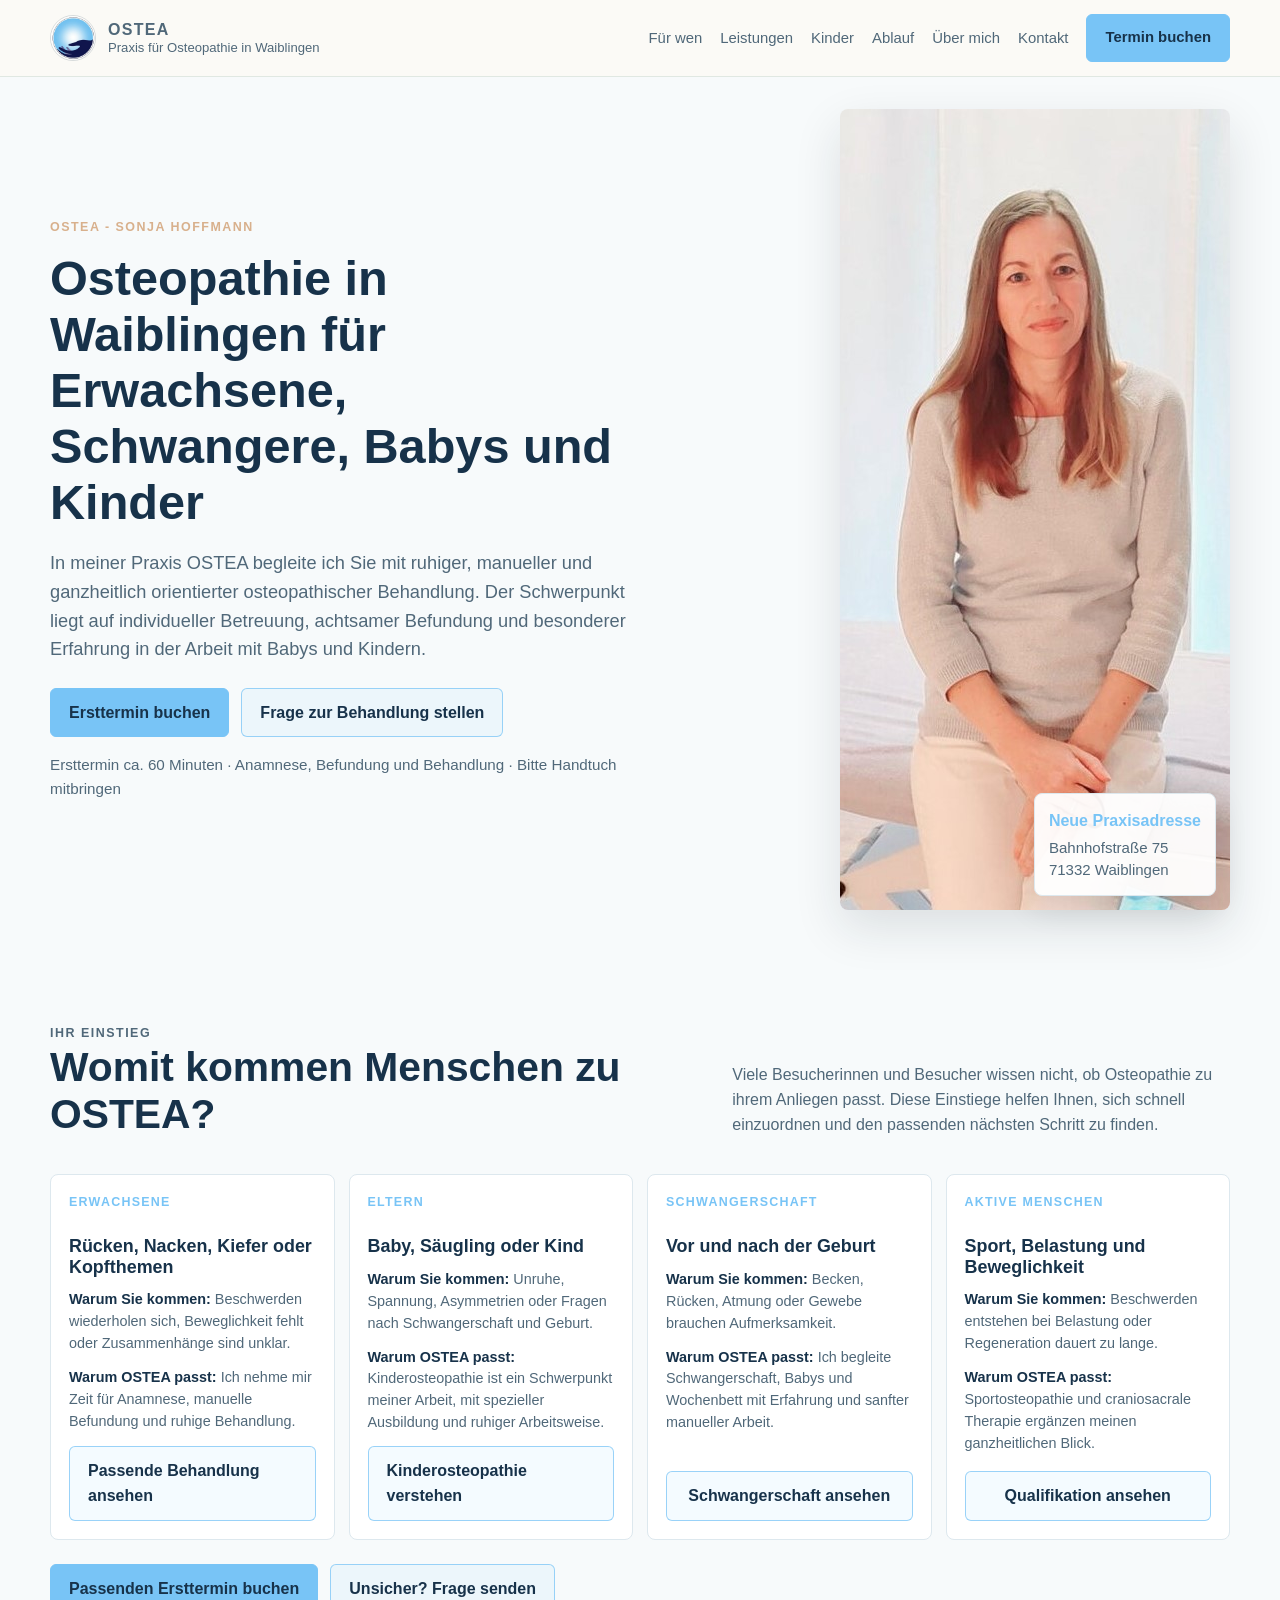
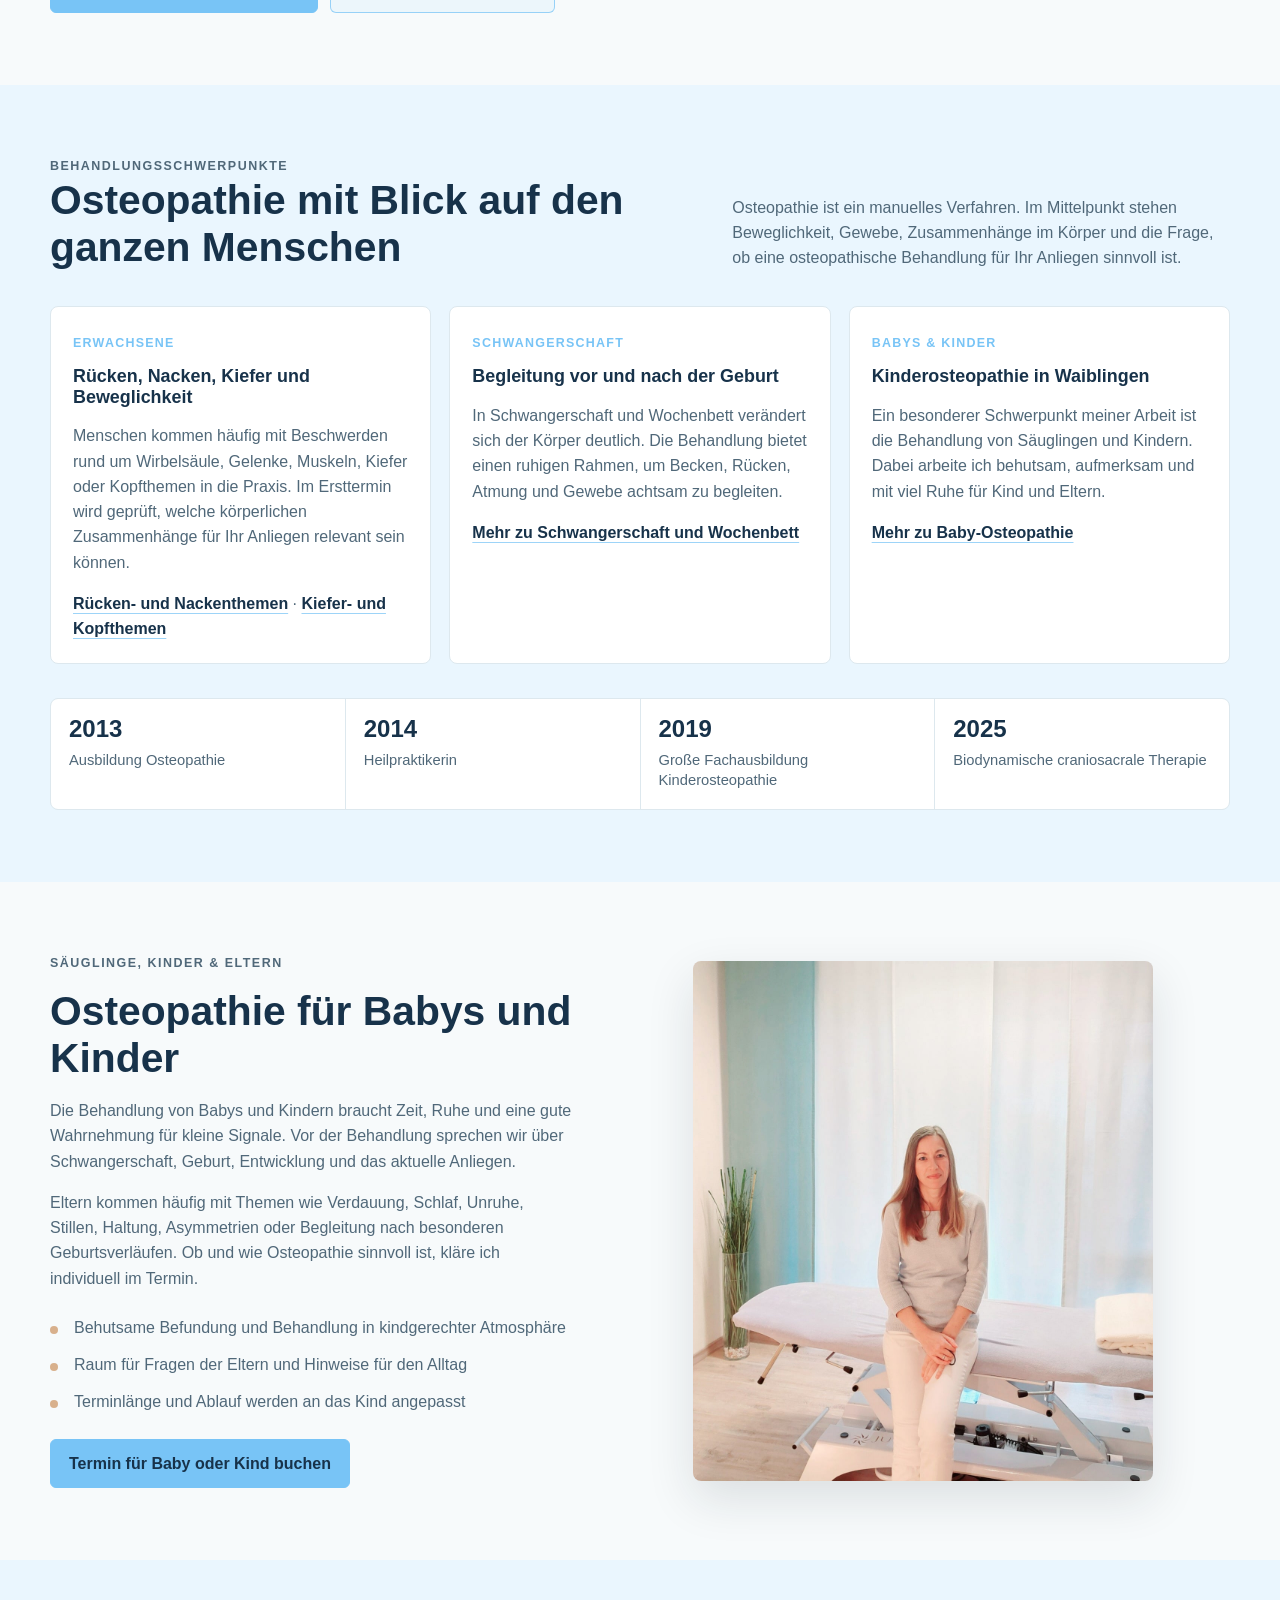
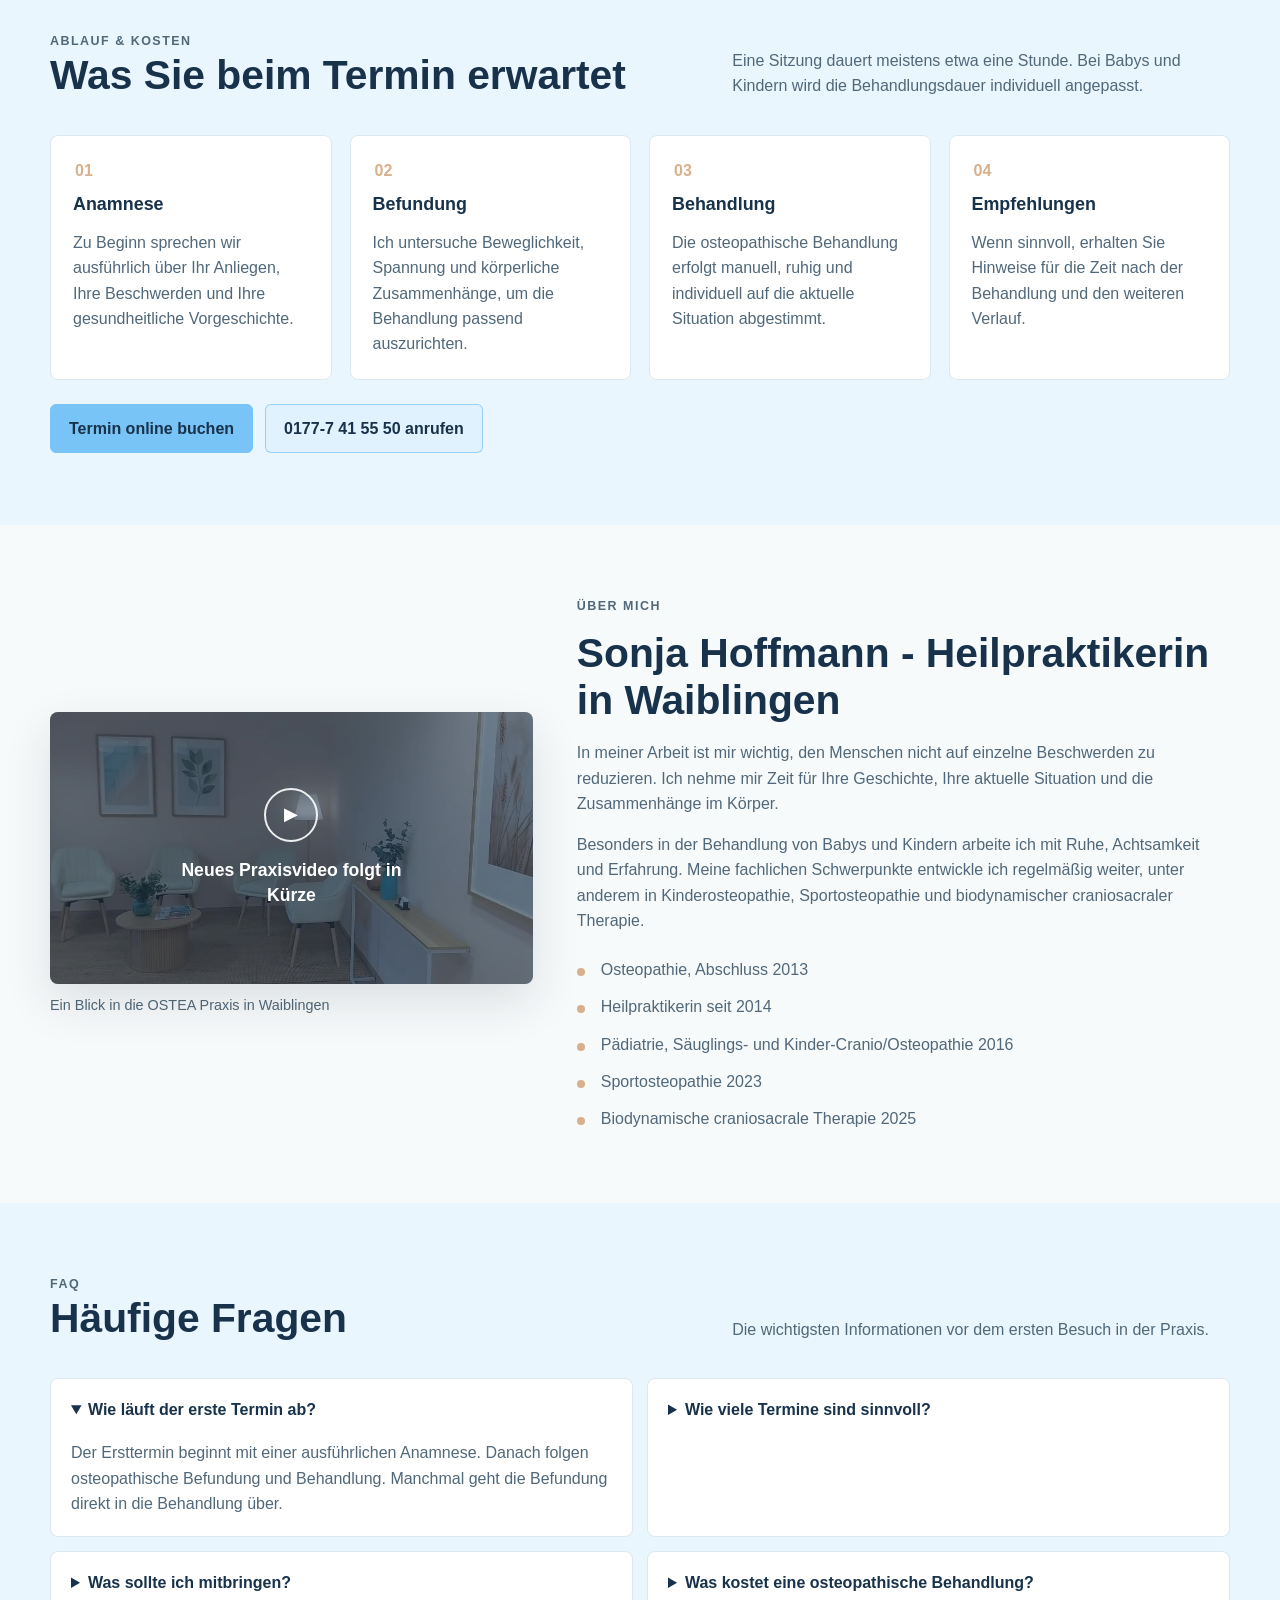
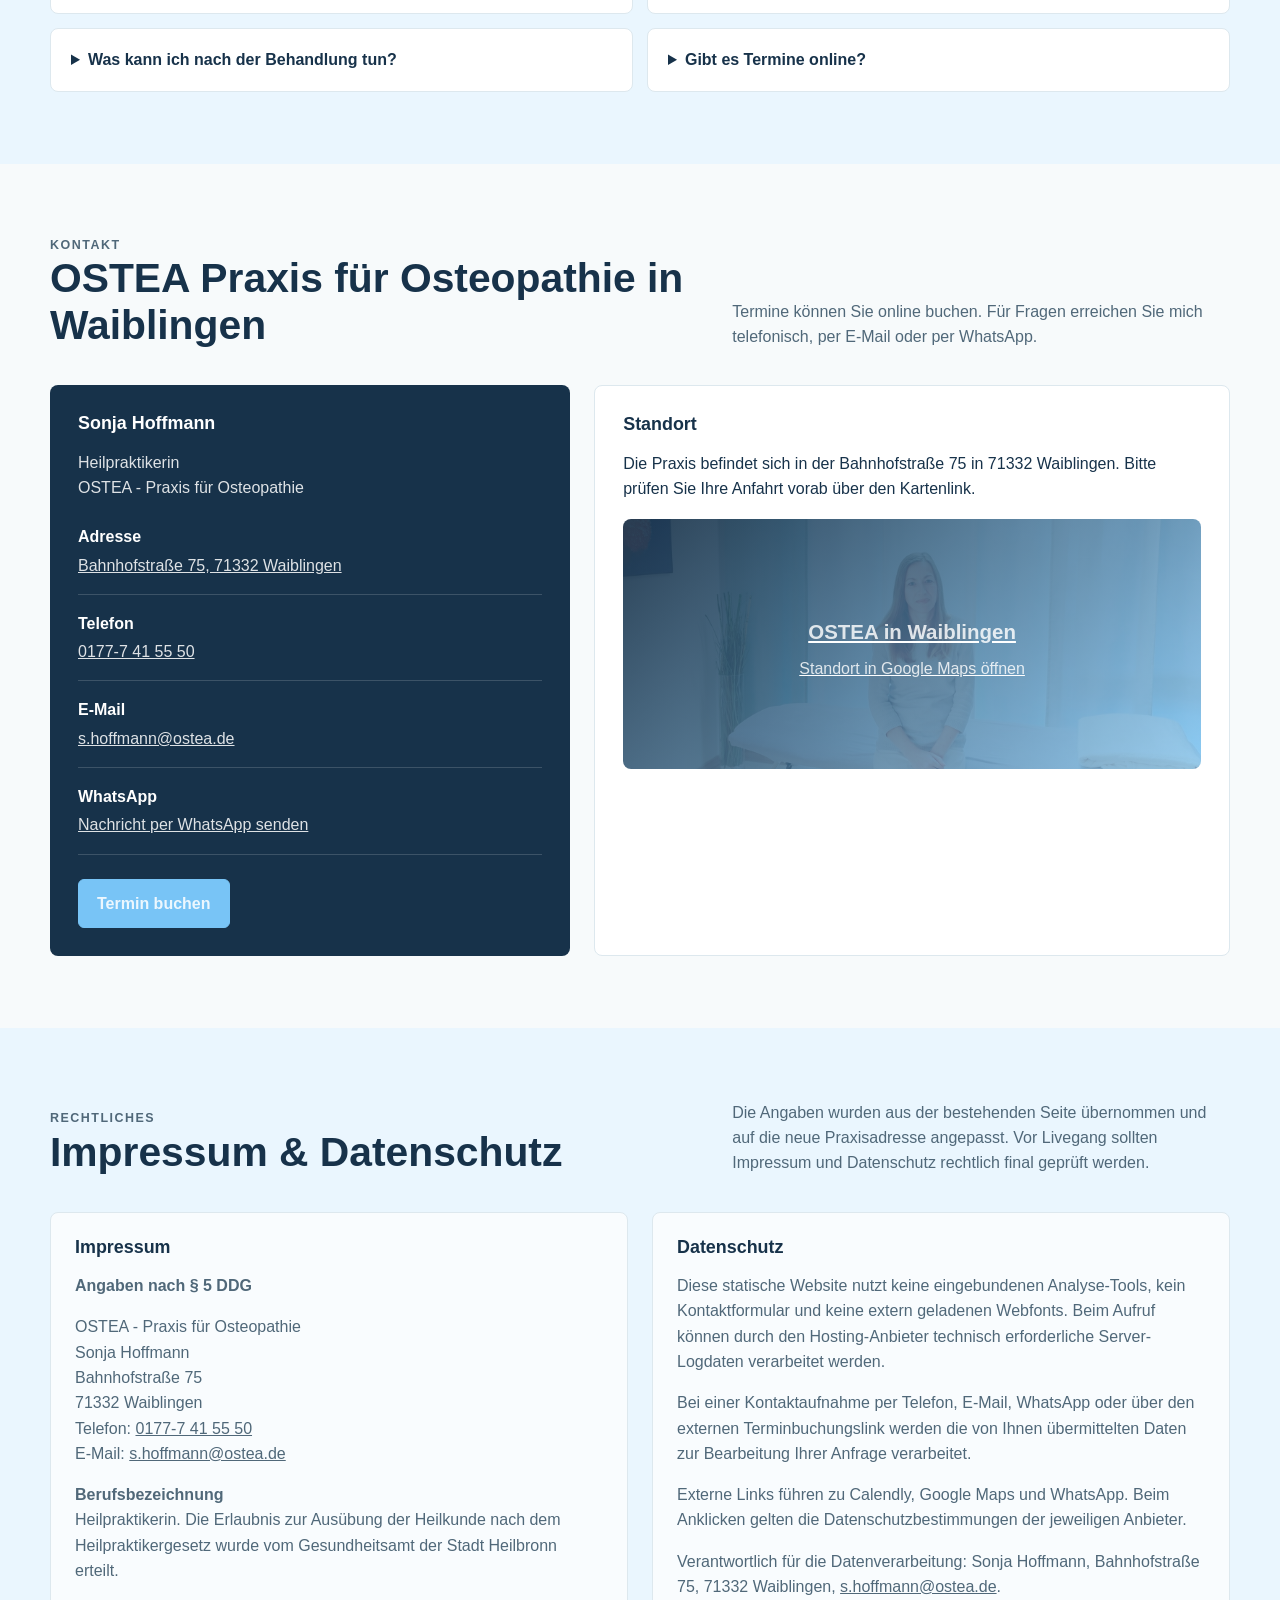
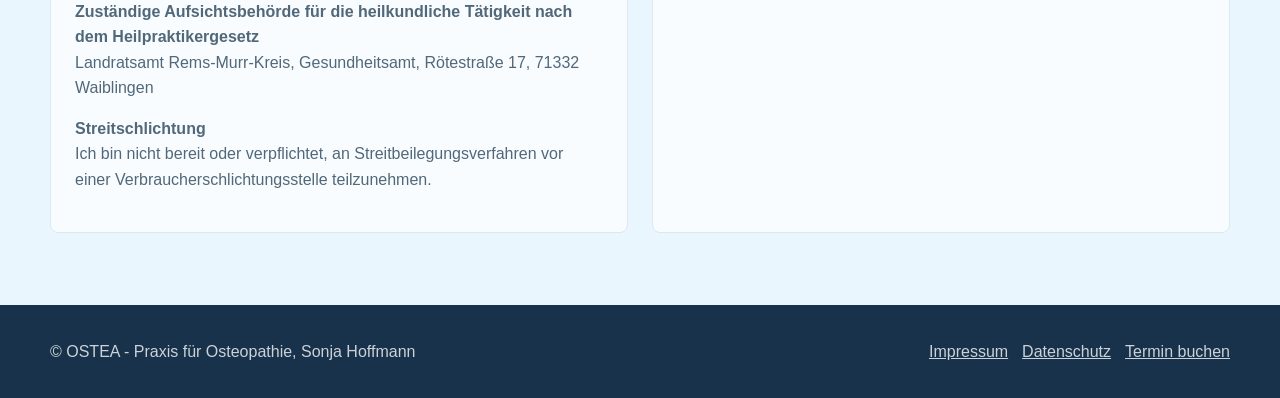
==== commit 4e2d68b1: "Replace practice video with placeholder" ====
--- a/index.html
+++ b/index.html
@@ -7,6 +7,10 @@
     <meta name="description" content="OSTEA Praxis f&uuml;r Osteopathie in Waiblingen. Osteopathische Behandlung f&uuml;r Erwachsene, Schwangere, Babys und Kinder bei Sonja Hoffmann. Jetzt Termin buchen.">
     <meta name="robots" content="index, follow">
     <link rel="canonical" href="https://ostea.de/">
+    <link rel="icon" href="favicon.ico" sizes="any">
+    <link rel="icon" type="image/png" sizes="32x32" href="assets/favicon-32x32.png">
+    <link rel="icon" type="image/png" sizes="16x16" href="assets/favicon-16x16.png">
+    <link rel="apple-touch-icon" sizes="180x180" href="assets/apple-touch-icon.png">
     <meta property="og:type" content="website">
     <meta property="og:locale" content="de_DE">
     <meta property="og:title" content="Osteopathie Waiblingen | OSTEA - Sonja Hoffmann">
@@ -431,7 +435,7 @@
         grid-template-columns: minmax(320px, 0.85fr) minmax(0, 1.15fr);
       }
 
-      .practice-video,
+      .practice-placeholder,
       .soft-image {
         border-radius: var(--radius);
         box-shadow: var(--shadow);
@@ -444,13 +448,55 @@
         justify-self: center;
       }
 
-      .practice-video {
+      .practice-placeholder {
+        position: relative;
+        display: grid;
+        place-items: center;
+        width: 100%;
+        aspect-ratio: 848 / 478;
+        overflow: hidden;
+        background: var(--deep);
+      }
+
+      .practice-placeholder img {
+        position: absolute;
+        inset: 0;
+        width: 100%;
+        height: 100%;
+        object-fit: cover;
+      }
+
+      .practice-placeholder::after {
+        content: "";
+        position: absolute;
+        inset: 0;
+        background: rgba(23, 50, 74, 0.56);
+      }
+
+      .practice-placeholder-content {
+        position: relative;
+        z-index: 1;
+        max-width: 320px;
+        padding: 24px;
+        color: var(--white);
+        text-align: center;
+      }
+
+      .practice-placeholder-icon {
+        display: grid;
+        width: 54px;
+        height: 54px;
+        margin: 0 auto 16px;
+        place-items: center;
+        border: 2px solid rgba(255, 255, 255, 0.9);
+        border-radius: 50%;
+        font-size: 1.1rem;
+      }
+
+      .practice-placeholder-content strong {
         display: block;
-        width: 100%;
-        height: auto;
-        aspect-ratio: 848 / 478;
-        object-fit: cover;
-        background: var(--deep);
+        font-size: 1.1rem;
+        line-height: 1.4;
       }
 
       .practice-video-frame figcaption {
@@ -832,15 +878,6 @@
             "name": "Craniosacrale Therapie"
           }
         ],
-        "subjectOf": {
-          "@type": "VideoObject",
-          "name": "Rundgang durch die OSTEA Praxis in Waiblingen",
-          "description": "Ein persönlicher Rundgang durch die Praxisräume von OSTEA in Waiblingen.",
-          "thumbnailUrl": "https://ostea.de/assets/praxisrundgang-ostea-waiblingen-poster.jpg",
-          "contentUrl": "https://ostea.de/assets/praxisrundgang-ostea-waiblingen.mp4",
-          "uploadDate": "2026-07-22",
-          "duration": "PT1M27S"
-        },
         "potentialAction": {
           "@type": "ReserveAction",
           "target": "https://calendly.com/ostea/60min",
@@ -1091,10 +1128,13 @@
       <section id="ueber-mich" aria-labelledby="ueber-title">
         <div class="section-inner split reverse">
           <figure class="practice-video-frame">
-            <video class="practice-video" controls preload="metadata" playsinline poster="assets/praxisrundgang-ostea-waiblingen-poster.jpg" width="848" height="478" aria-label="Rundgang durch die OSTEA Praxis in Waiblingen">
-              <source src="assets/praxisrundgang-ostea-waiblingen.mp4" type="video/mp4">
-              Ihr Browser kann dieses Video nicht wiedergeben. <a href="assets/praxisrundgang-ostea-waiblingen.mp4">Praxisvideo &ouml;ffnen</a>.
-            </video>
+            <div class="practice-placeholder" aria-labelledby="video-placeholder-title">
+              <img src="assets/praxisrundgang-ostea-waiblingen-poster.jpg" alt="" width="848" height="478" loading="lazy">
+              <div class="practice-placeholder-content">
+                <span class="practice-placeholder-icon" aria-hidden="true">&#9654;</span>
+                <strong id="video-placeholder-title">Neues Praxisvideo folgt in K&uuml;rze</strong>
+              </div>
+            </div>
             <figcaption>Ein Blick in die OSTEA Praxis in Waiblingen</figcaption>
           </figure>
           <div>
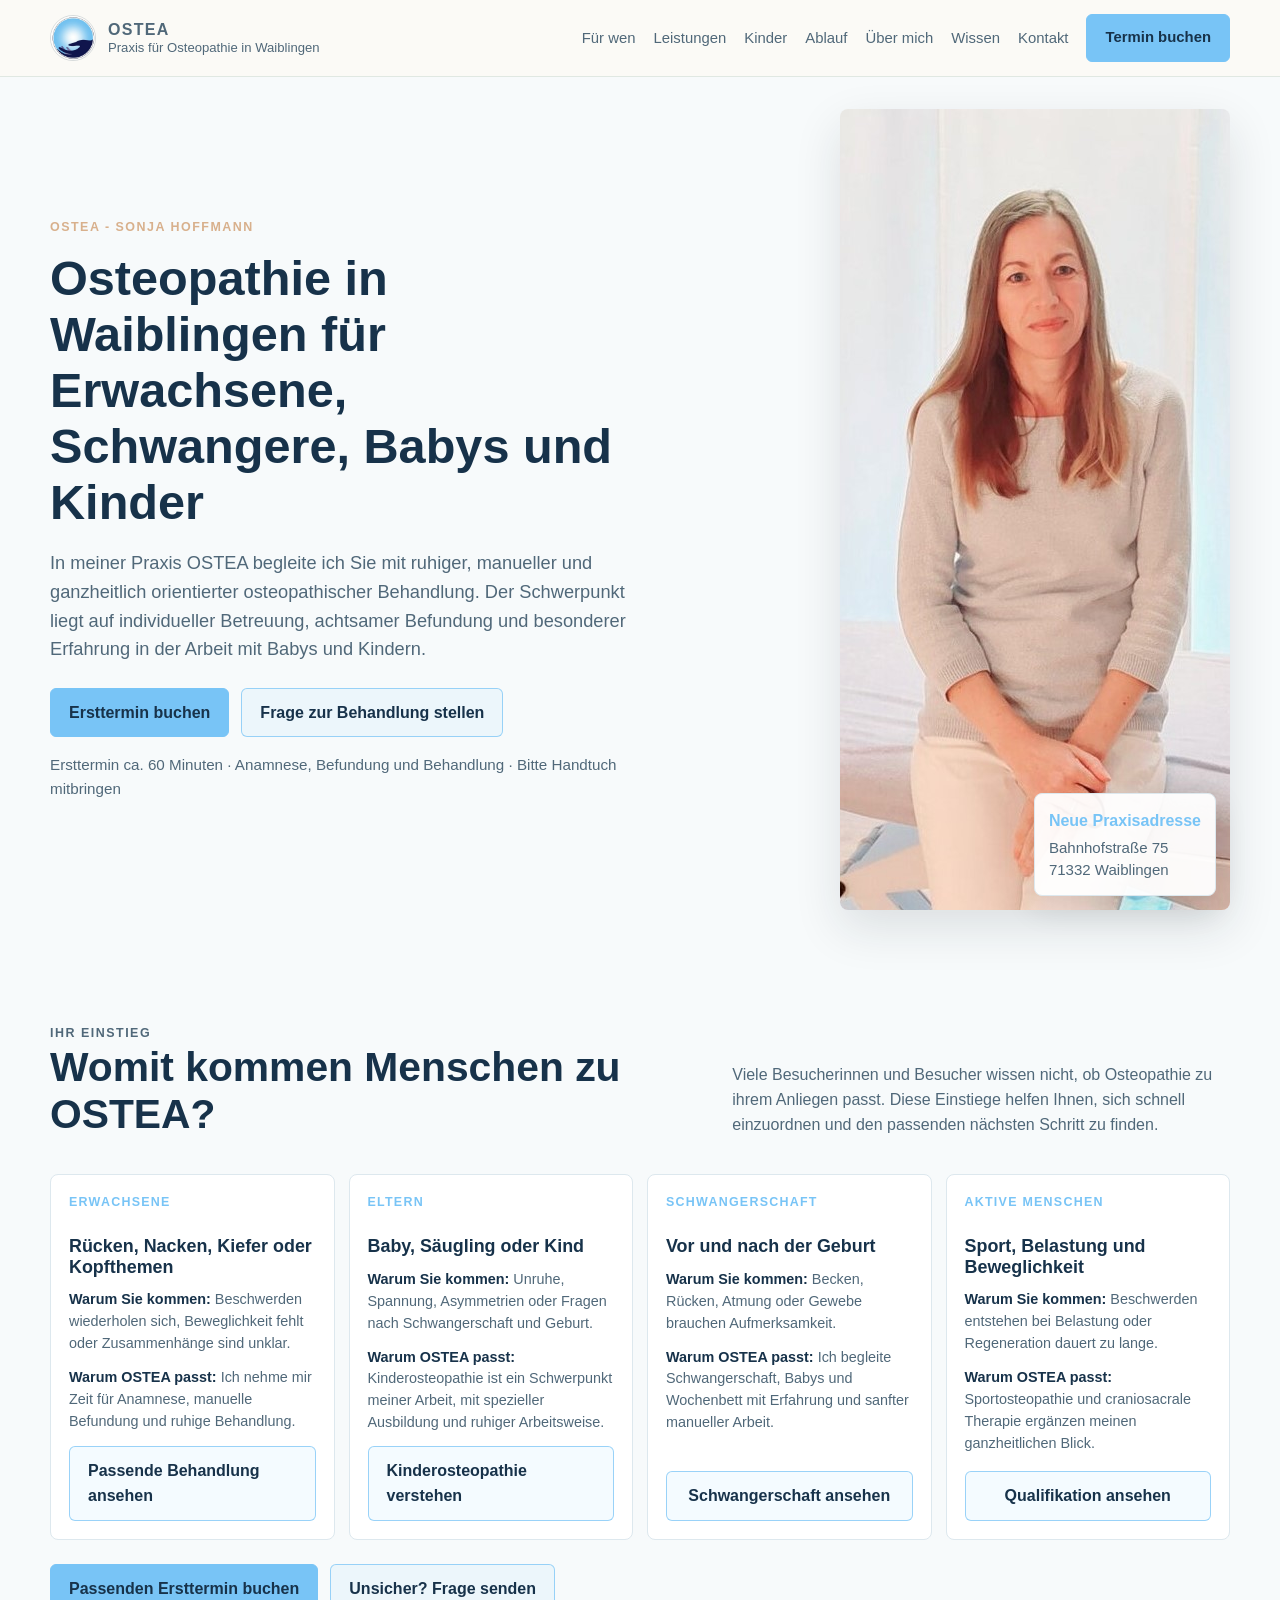
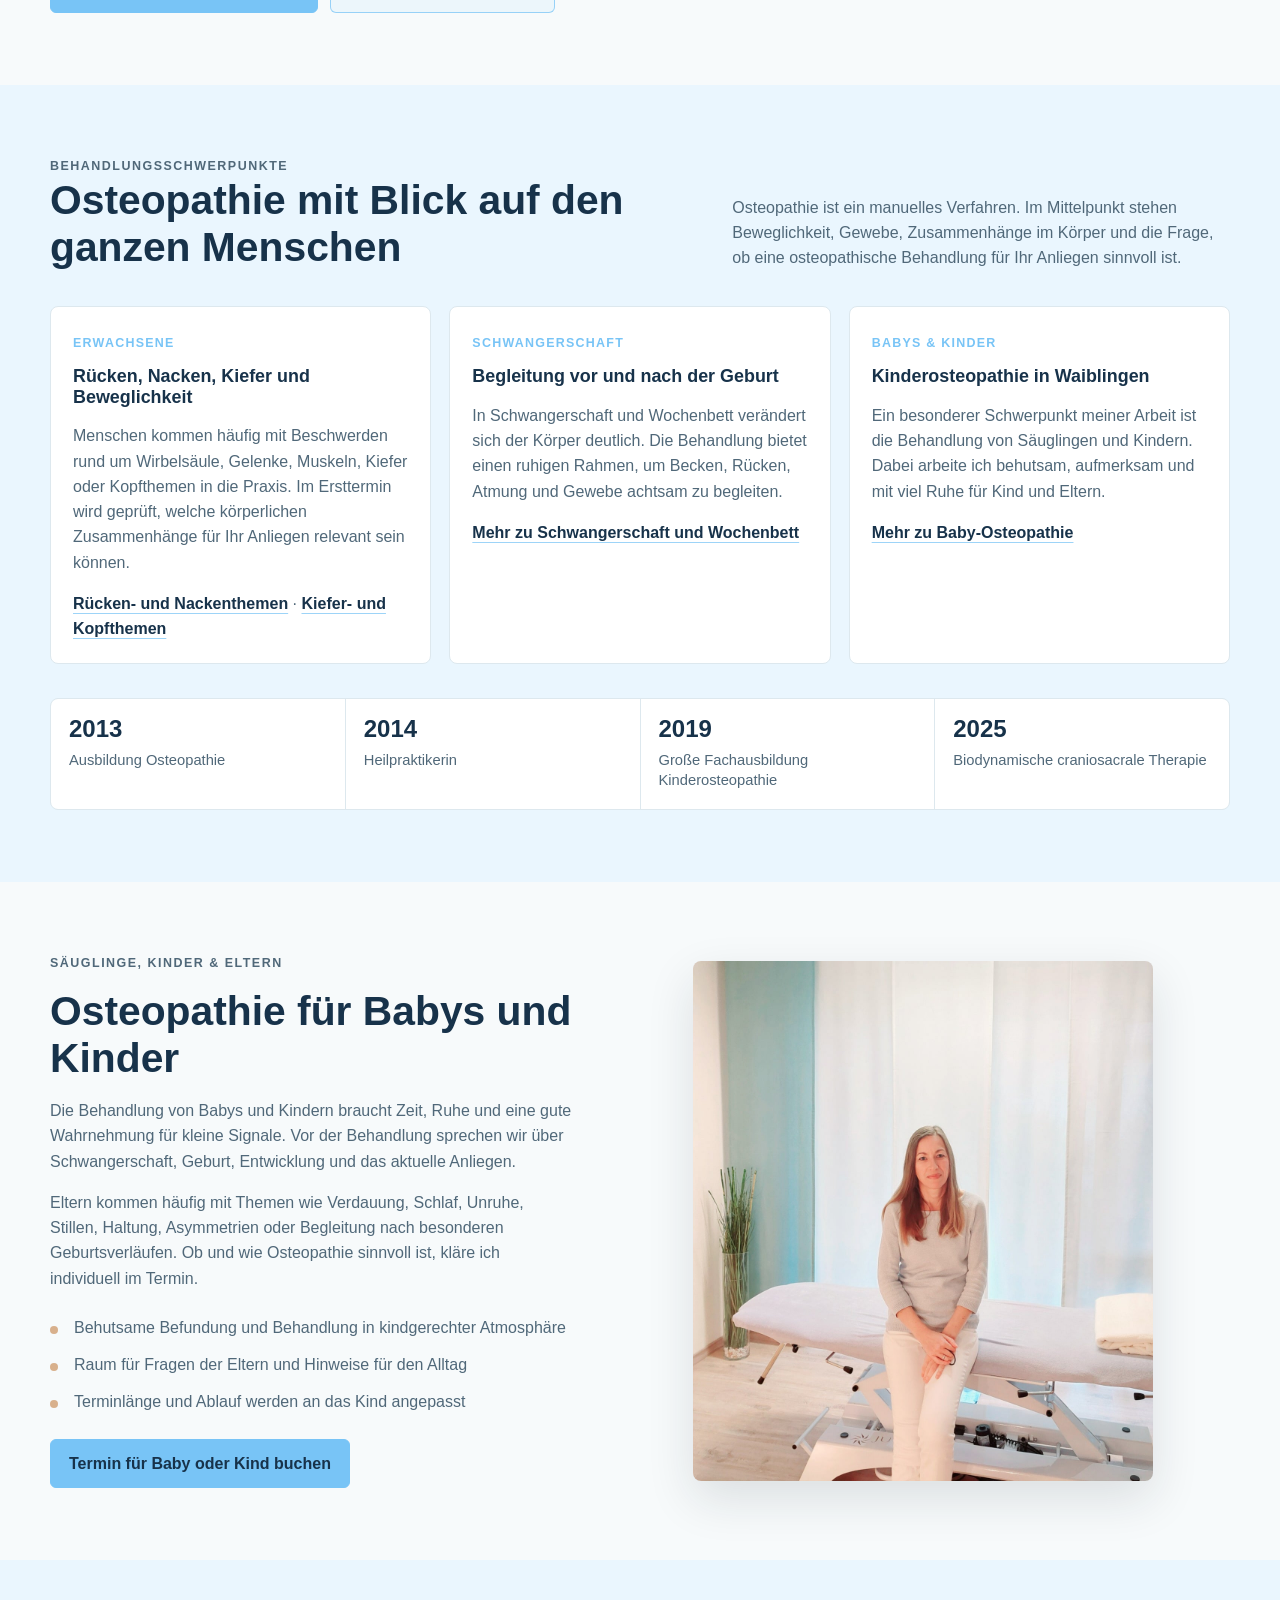
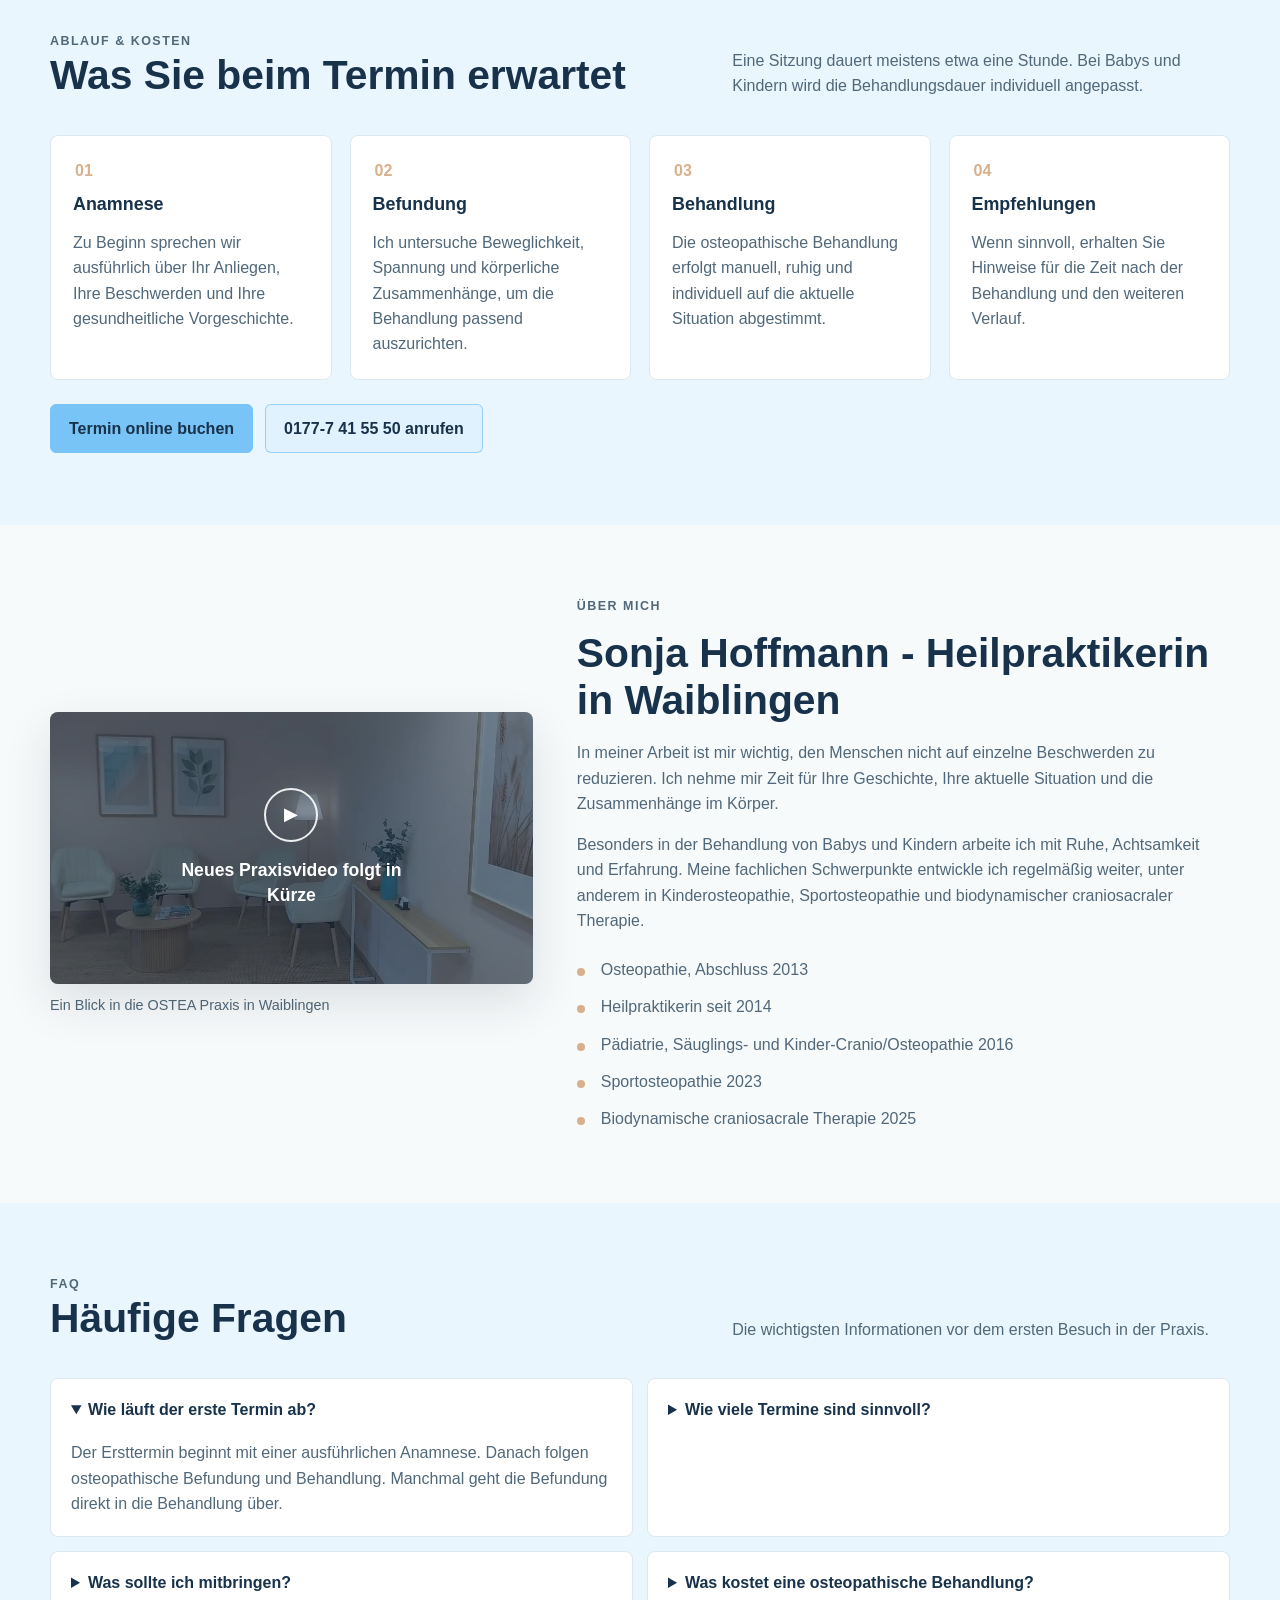
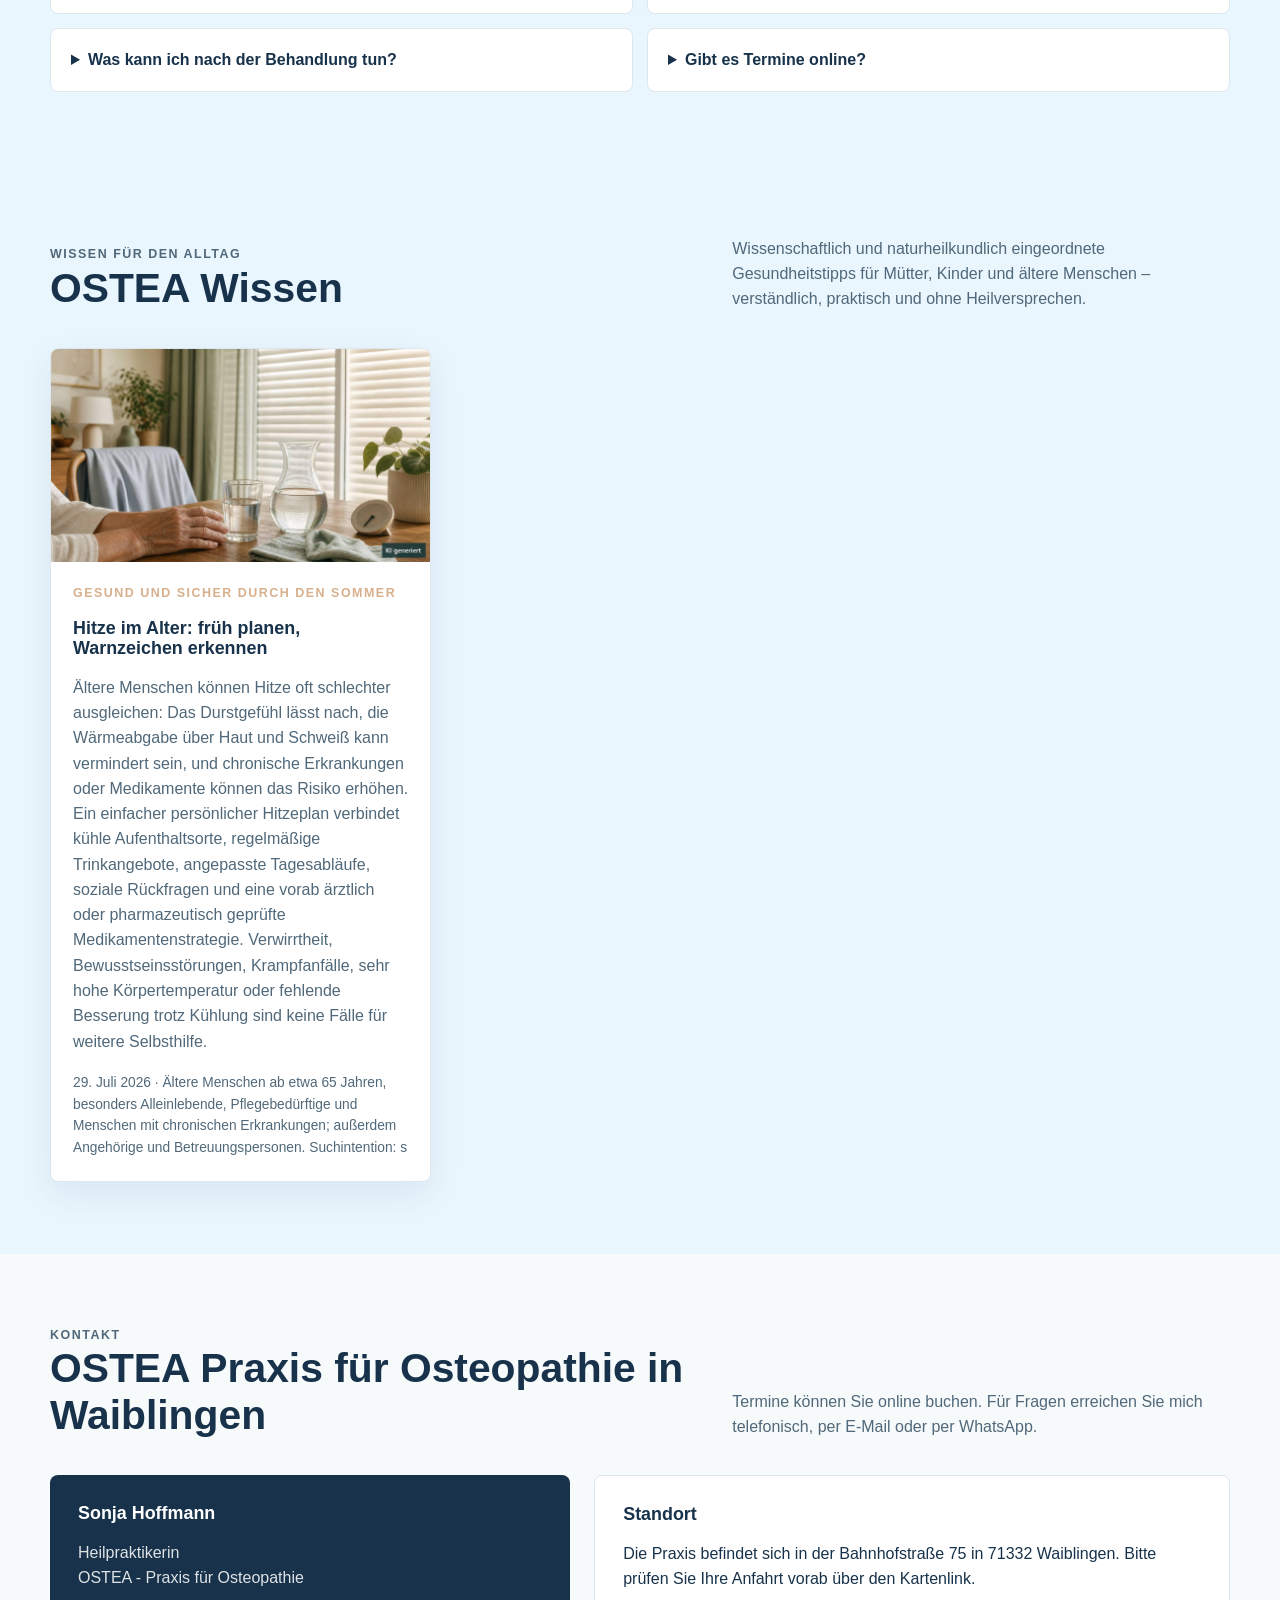
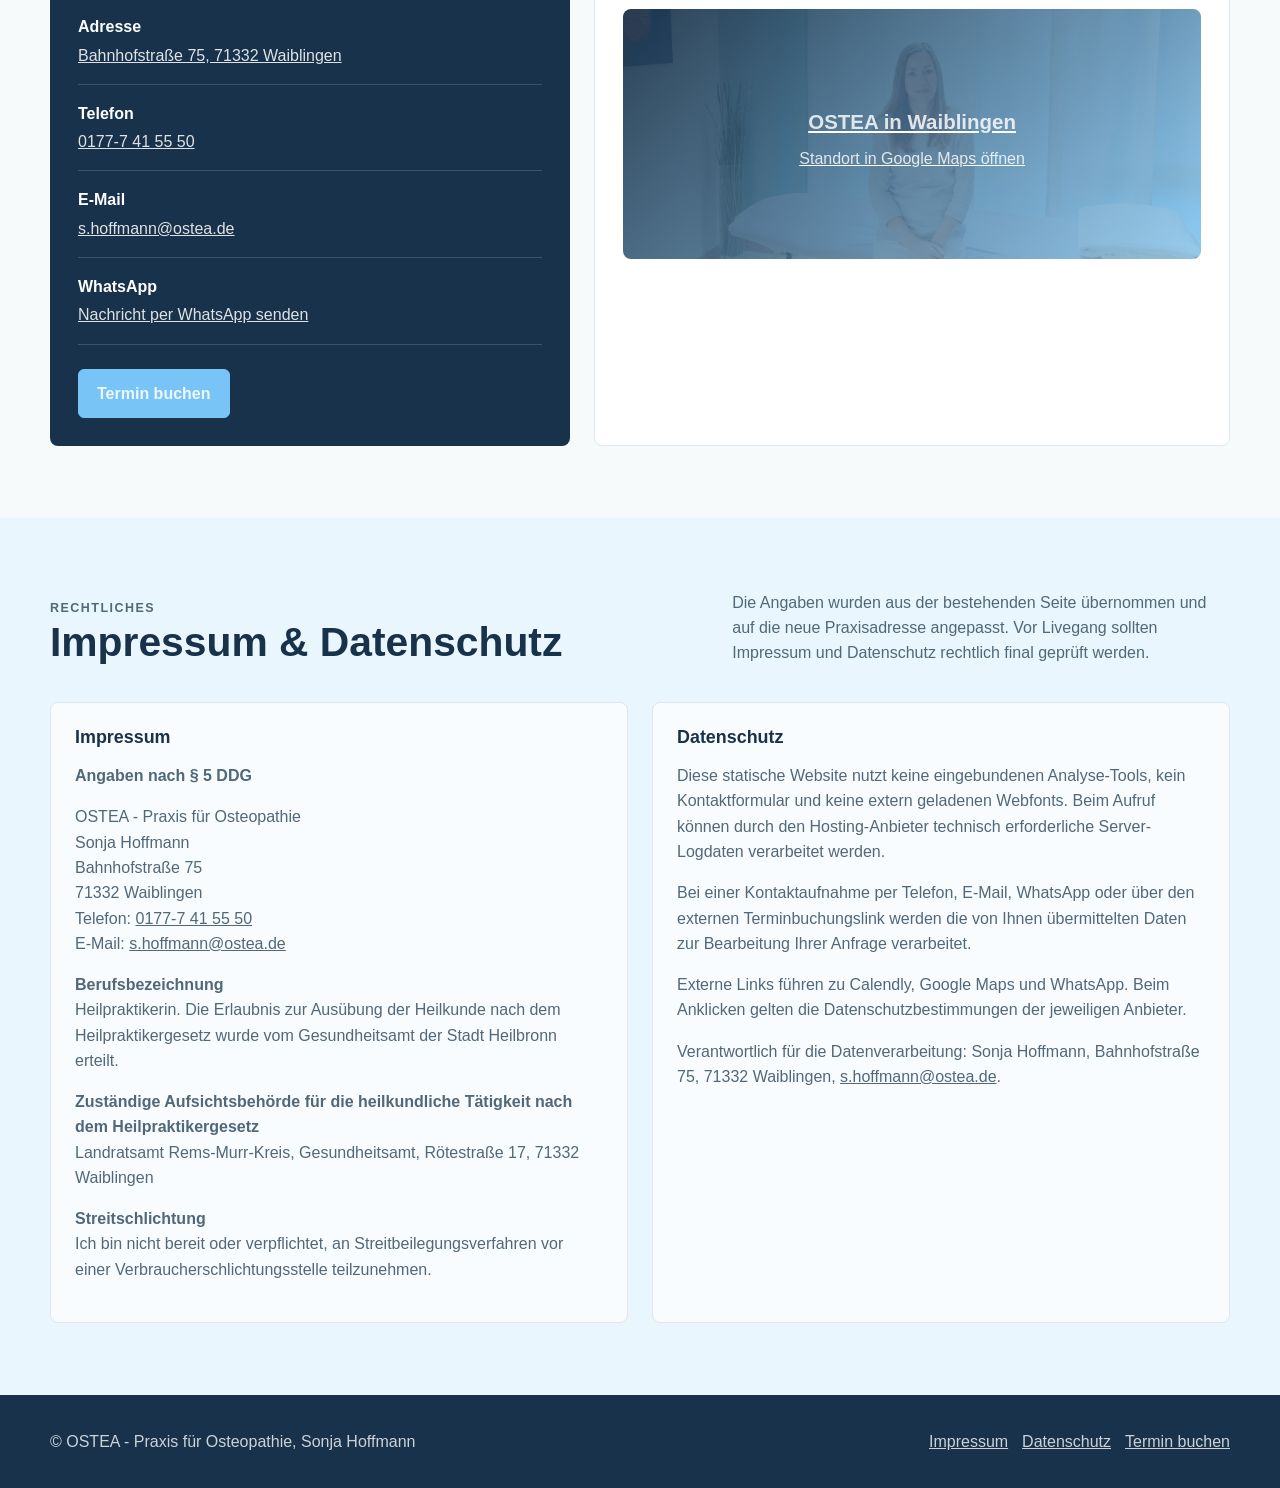
==== commit e10f57d3: "Publish approved OSTEA article" ====
--- a/index.html
+++ b/index.html
@@ -938,6 +938,7 @@
         ]
       }
     </script>
+      <link rel="stylesheet" href="assets/wissen.css">
   </head>
   <body>
     <a class="skip-link" href="#main">Zum Inhalt springen</a>
@@ -959,6 +960,7 @@
             <li><a href="#kinderosteopathie">Kinder</a></li>
             <li><a href="#ablauf">Ablauf</a></li>
             <li><a href="#ueber-mich">&Uuml;ber mich</a></li>
+            <li><a href="#wissen">Wissen</a></li>
             <li><a href="#kontakt">Kontakt</a></li>
             <li><a class="button" href="https://calendly.com/ostea/60min" target="_blank" rel="noopener">Termin buchen</a></li>
           </ul>
@@ -1190,6 +1192,33 @@
           </div>
         </div>
       </section>
+
+<!-- OSTEA_WISSEN_START -->
+      <section id="wissen" class="band wissen-home" aria-labelledby="wissen-title">
+        <div class="section-inner">
+          <div class="section-head">
+            <div>
+              <p class="eyebrow">Wissen für den Alltag</p>
+              <h2 id="wissen-title">OSTEA Wissen</h2>
+            </div>
+            <p>Wissenschaftlich und naturheilkundlich eingeordnete Gesundheitstipps für Mütter, Kinder und ältere Menschen – verständlich, praktisch und ohne Heilversprechen.</p>
+          </div>
+          <div class="wissen-grid">
+          <article class="wissen-card">
+            <a class="wissen-card-image" href="/wissen/2026-07-29-hitze-im-alter-fruh-planen-warnzeichen-erkennen/">
+              <img src="/wissen/2026-07-29-hitze-im-alter-fruh-planen-warnzeichen-erkennen/hero.jpg" alt="Ruhiges redaktionelles OSTEA-Motiv zum Thema Hitze im Alter: früh planen, Warnzeichen erkennen." loading="lazy">
+            </a>
+            <div class="wissen-card-body">
+              <p class="eyebrow">Gesund und sicher durch den Sommer</p>
+              <h3><a href="/wissen/2026-07-29-hitze-im-alter-fruh-planen-warnzeichen-erkennen/">Hitze im Alter: früh planen, Warnzeichen erkennen</a></h3>
+              <p>Ältere Menschen können Hitze oft schlechter ausgleichen: Das Durstgefühl lässt nach, die Wärmeabgabe über Haut und Schweiß kann vermindert sein, und chronische Erkrankungen oder Medikamente können das Risiko erhöhen. Ein einfacher persönlicher Hitzeplan verbindet kühle Aufenthaltsorte, regelmäßige Trinkangebote, angepasste Tagesabläufe, soziale Rückfragen und eine vorab ärztlich oder pharmazeutisch geprüfte Medikamentenstrategie. Verwirrtheit, Bewusstseinsstörungen, Krampfanfälle, sehr hohe Körpertemperatur oder fehlende Besserung trotz Kühlung sind keine Fälle für weitere Selbsthilfe.</p>
+              <span>29. Juli 2026 · Ältere Menschen ab etwa 65 Jahren, besonders Alleinlebende, Pflegebedürftige und Menschen mit chronischen Erkrankungen; außerdem Angehörige und Betreuungspersonen. Suchintention: s</span>
+            </div>
+          </article>
+          </div>
+        </div>
+      </section>
+      <!-- OSTEA_WISSEN_END -->
 
       <section id="kontakt" aria-labelledby="kontakt-title">
         <div class="section-inner">
--- a/assets/wissen.css
+++ b/assets/wissen.css
@@ -0,0 +1,233 @@
+.wissen-home {
+  width: 100%;
+  max-width: none;
+}
+
+.wissen-grid {
+  display: grid;
+  grid-template-columns: repeat(3, minmax(0, 1fr));
+  gap: 18px;
+}
+
+.wissen-card {
+  overflow: hidden;
+  background: var(--white);
+  border: 1px solid var(--line);
+  border-radius: var(--radius);
+  box-shadow: 0 12px 32px rgba(23, 50, 74, 0.08);
+}
+
+.wissen-card-image {
+  display: block;
+  background: var(--mist);
+}
+
+.wissen-card-image img {
+  width: 100%;
+  aspect-ratio: 16 / 9;
+  object-fit: cover;
+}
+
+.wissen-card-body {
+  padding: 22px;
+}
+
+.wissen-card-body h3 {
+  margin-bottom: 12px;
+}
+
+.wissen-card-body h3 a {
+  color: var(--ink);
+  text-decoration: none;
+}
+
+.wissen-card-body h3 a:hover,
+.wissen-card-body h3 a:focus {
+  text-decoration: underline;
+  text-decoration-color: var(--accent);
+  text-underline-offset: 4px;
+}
+
+.wissen-card-body > p:not(.eyebrow),
+.wissen-card-body > span {
+  color: var(--muted);
+}
+
+.wissen-card-body > span {
+  display: block;
+  margin-top: 18px;
+  font-size: 0.86rem;
+}
+
+.article-hero,
+.article-layout,
+.article-cta {
+  width: min(100% - 32px, var(--max));
+  margin: 0 auto;
+}
+
+.article-hero {
+  display: grid;
+  grid-template-columns: minmax(0, 1fr) minmax(340px, 0.8fr);
+  gap: 44px;
+  align-items: center;
+  padding: 58px 0 54px;
+}
+
+.article-meta {
+  margin-top: 20px;
+  color: var(--muted);
+  font-size: 0.9rem;
+}
+
+.article-image {
+  margin: 0;
+  overflow: hidden;
+  background: var(--white);
+  border: 1px solid var(--line);
+  border-radius: var(--radius);
+  box-shadow: var(--shadow);
+}
+
+.article-image img {
+  width: 100%;
+  height: auto;
+}
+
+.article-layout {
+  display: grid;
+  grid-template-columns: minmax(0, 1fr) minmax(280px, 0.42fr);
+  gap: 42px;
+  align-items: start;
+  padding-bottom: 72px;
+}
+
+.article-section {
+  width: auto;
+  padding: 28px 0;
+  border-top: 1px solid var(--line);
+}
+
+.article-section:first-child {
+  border-top: 0;
+}
+
+.article-section p,
+.article-section li,
+.source-panel p,
+.source-panel li,
+.medical-note p,
+.article-cta p {
+  color: var(--muted);
+}
+
+.article-section ul {
+  padding-left: 22px;
+}
+
+.article-section li + li {
+  margin-top: 10px;
+}
+
+.article-section.warning {
+  padding: 26px;
+  background: #fffaf6;
+  border: 1px solid #ead2bd;
+  border-left: 5px solid var(--warm);
+  border-radius: var(--radius);
+}
+
+.tips {
+  padding: 26px;
+  background: var(--mist);
+  border-radius: var(--radius);
+}
+
+.medical-note,
+.source-panel {
+  padding: 24px;
+  background: var(--white);
+  border: 1px solid var(--line);
+  border-radius: var(--radius);
+}
+
+.medical-note {
+  margin-top: 28px;
+}
+
+.medical-note p {
+  margin-bottom: 0;
+}
+
+.source-panel {
+  position: sticky;
+  top: 96px;
+}
+
+.source-panel h2 {
+  font-size: 1.35rem;
+}
+
+.source-panel ol {
+  padding-left: 22px;
+}
+
+.source-panel li + li {
+  margin-top: 18px;
+}
+
+.source-panel li span {
+  display: block;
+  margin-top: 4px;
+  font-size: 0.88rem;
+}
+
+.source-panel li p {
+  margin: 6px 0 0;
+  font-size: 0.9rem;
+}
+
+.article-cta {
+  display: flex;
+  align-items: center;
+  justify-content: space-between;
+  gap: 28px;
+  margin-bottom: 72px;
+  padding: 30px;
+  background: var(--mist);
+  border-radius: var(--radius);
+}
+
+.article-cta p {
+  max-width: 760px;
+  margin-bottom: 0;
+}
+
+@media (max-width: 900px) {
+  .wissen-grid,
+  .article-hero,
+  .article-layout {
+    grid-template-columns: 1fr;
+  }
+
+  .source-panel {
+    position: static;
+  }
+}
+
+@media (max-width: 640px) {
+  .article-hero,
+  .article-layout,
+  .article-cta {
+    width: min(100% - 24px, var(--max));
+  }
+
+  .article-hero {
+    padding-top: 38px;
+  }
+
+  .article-cta {
+    align-items: stretch;
+    flex-direction: column;
+  }
+}
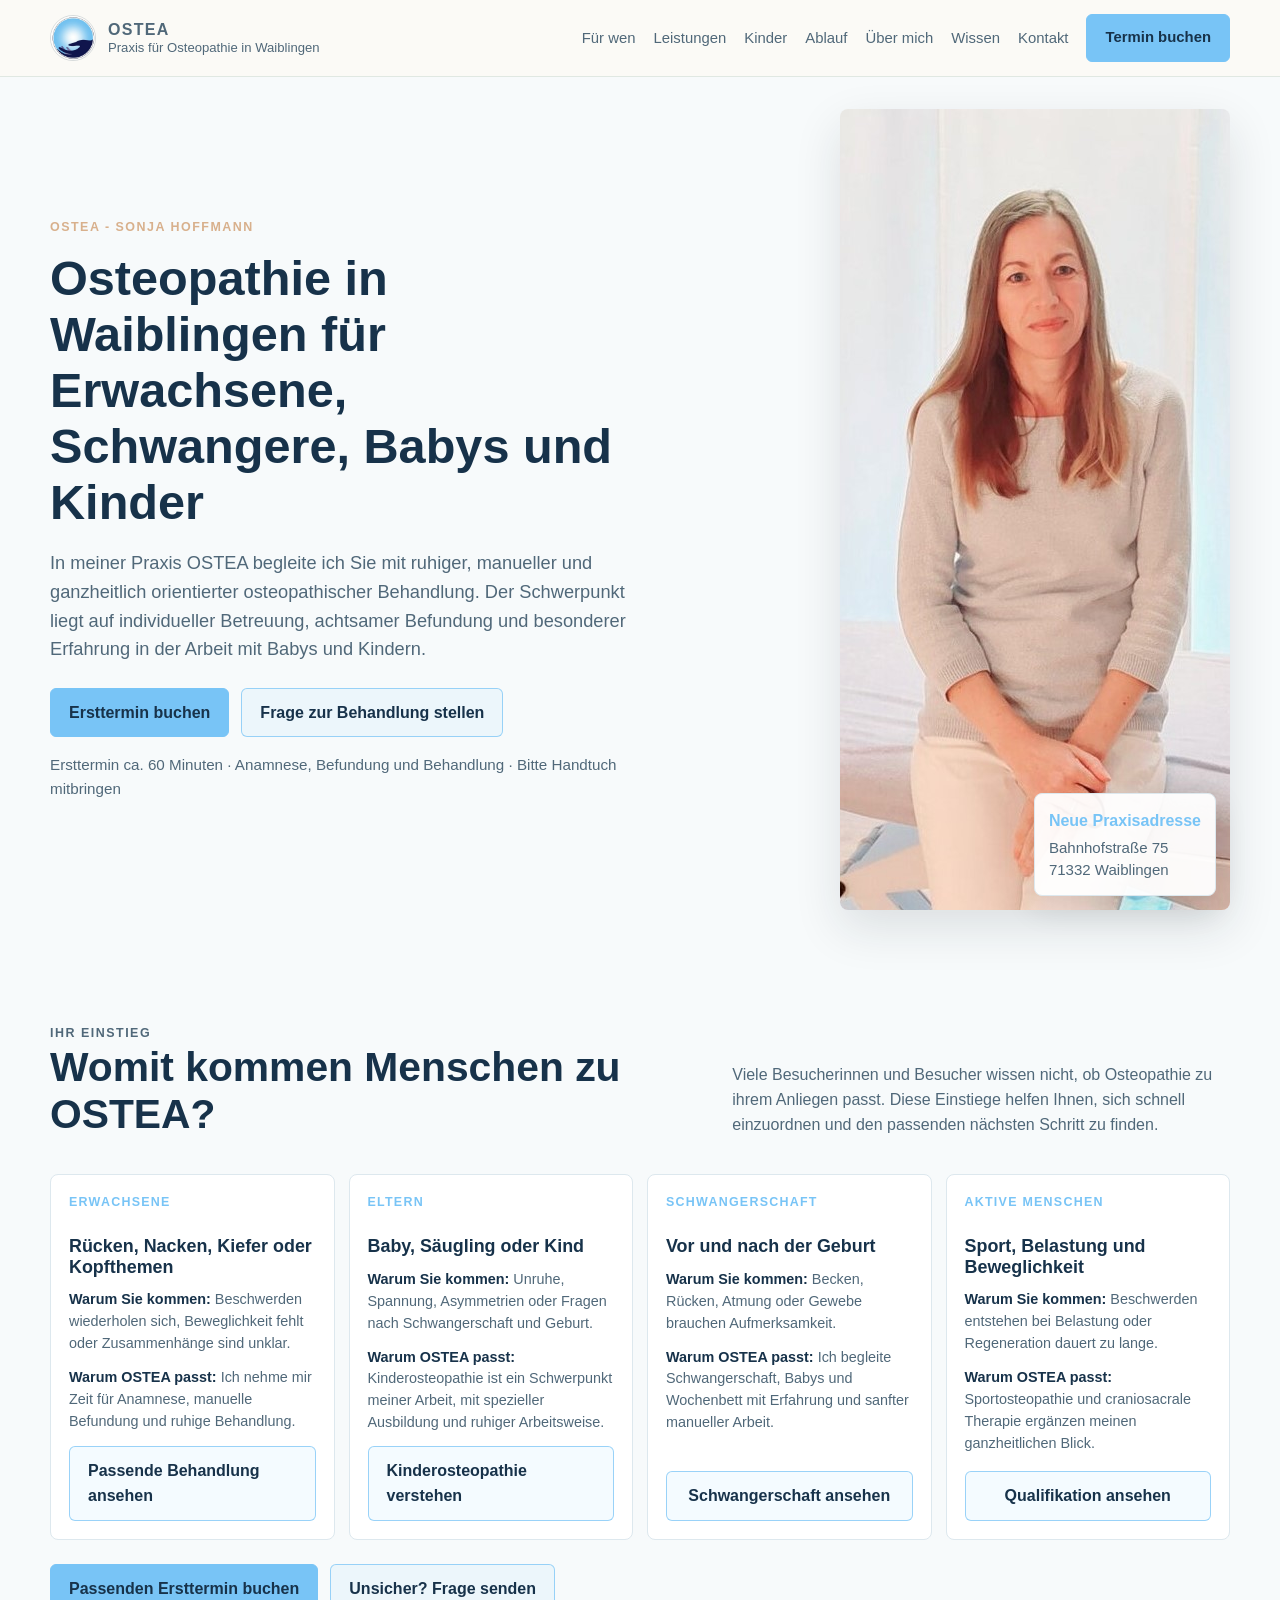
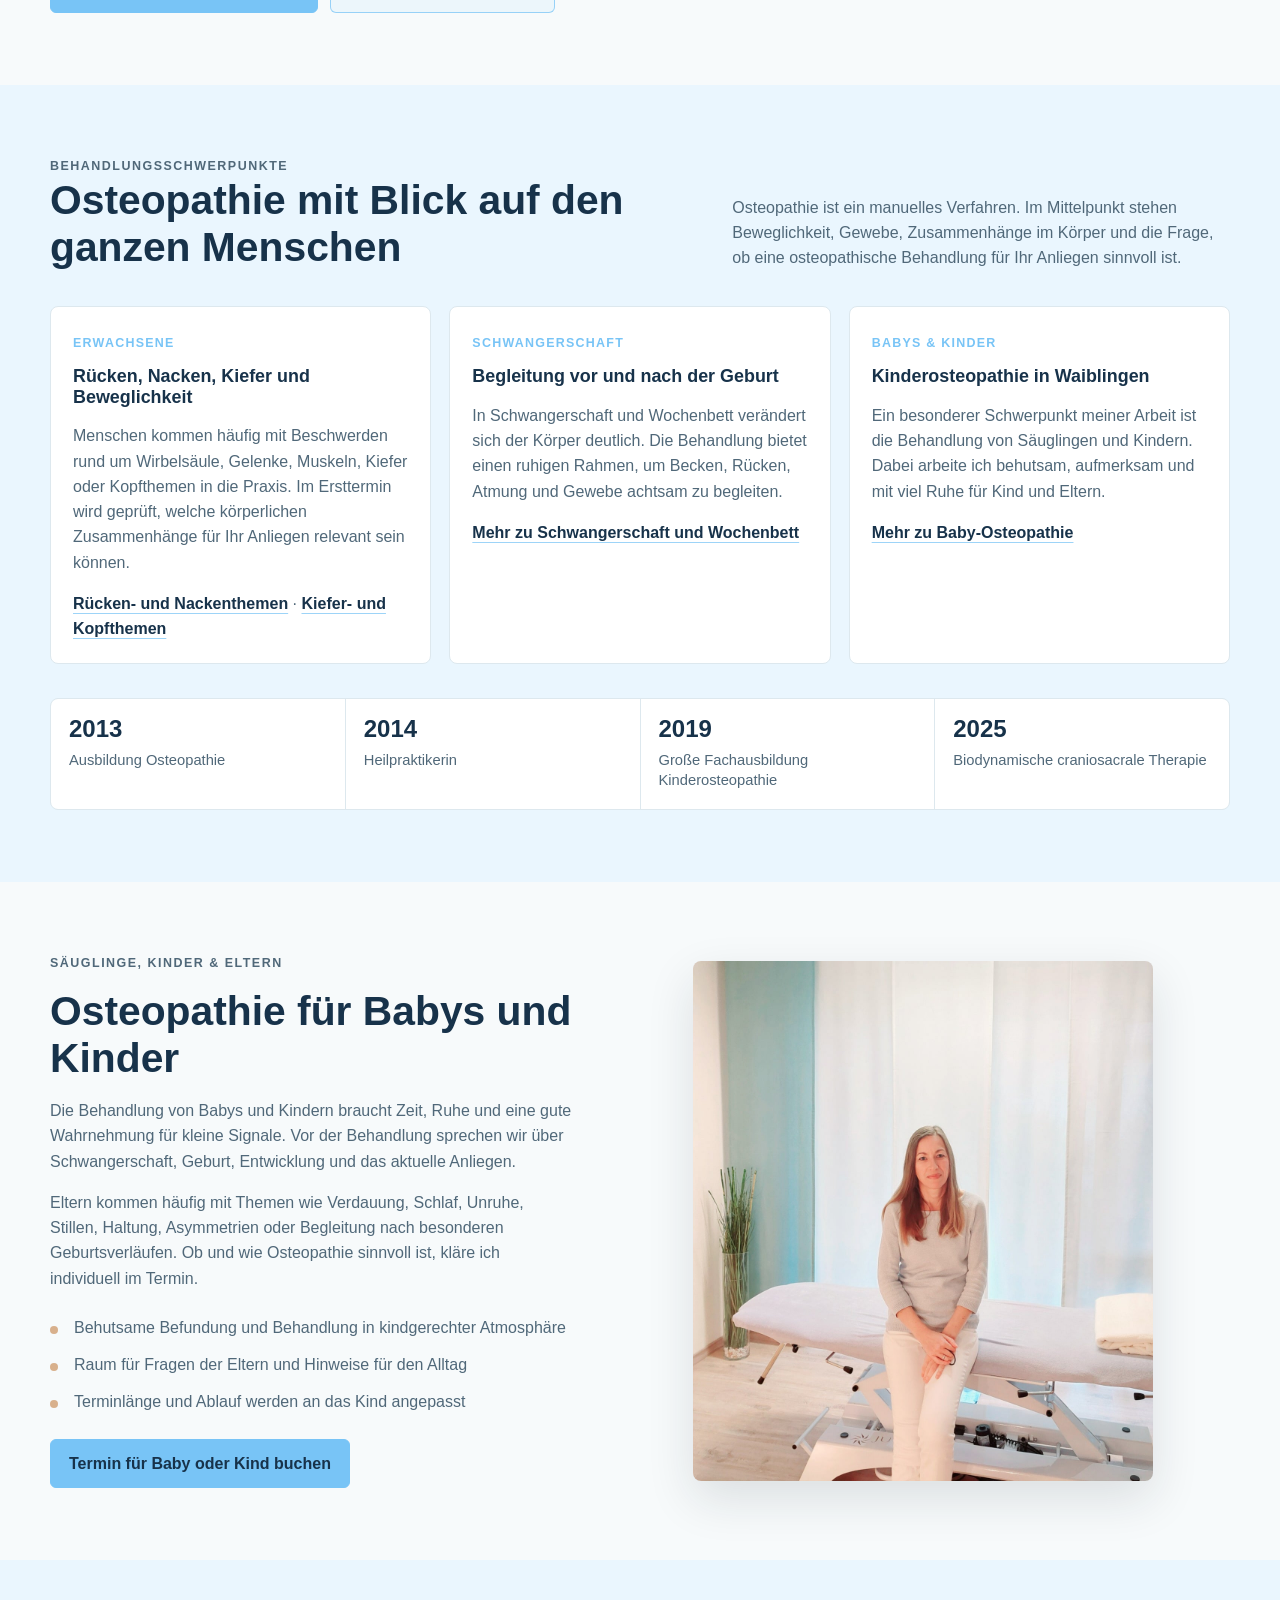
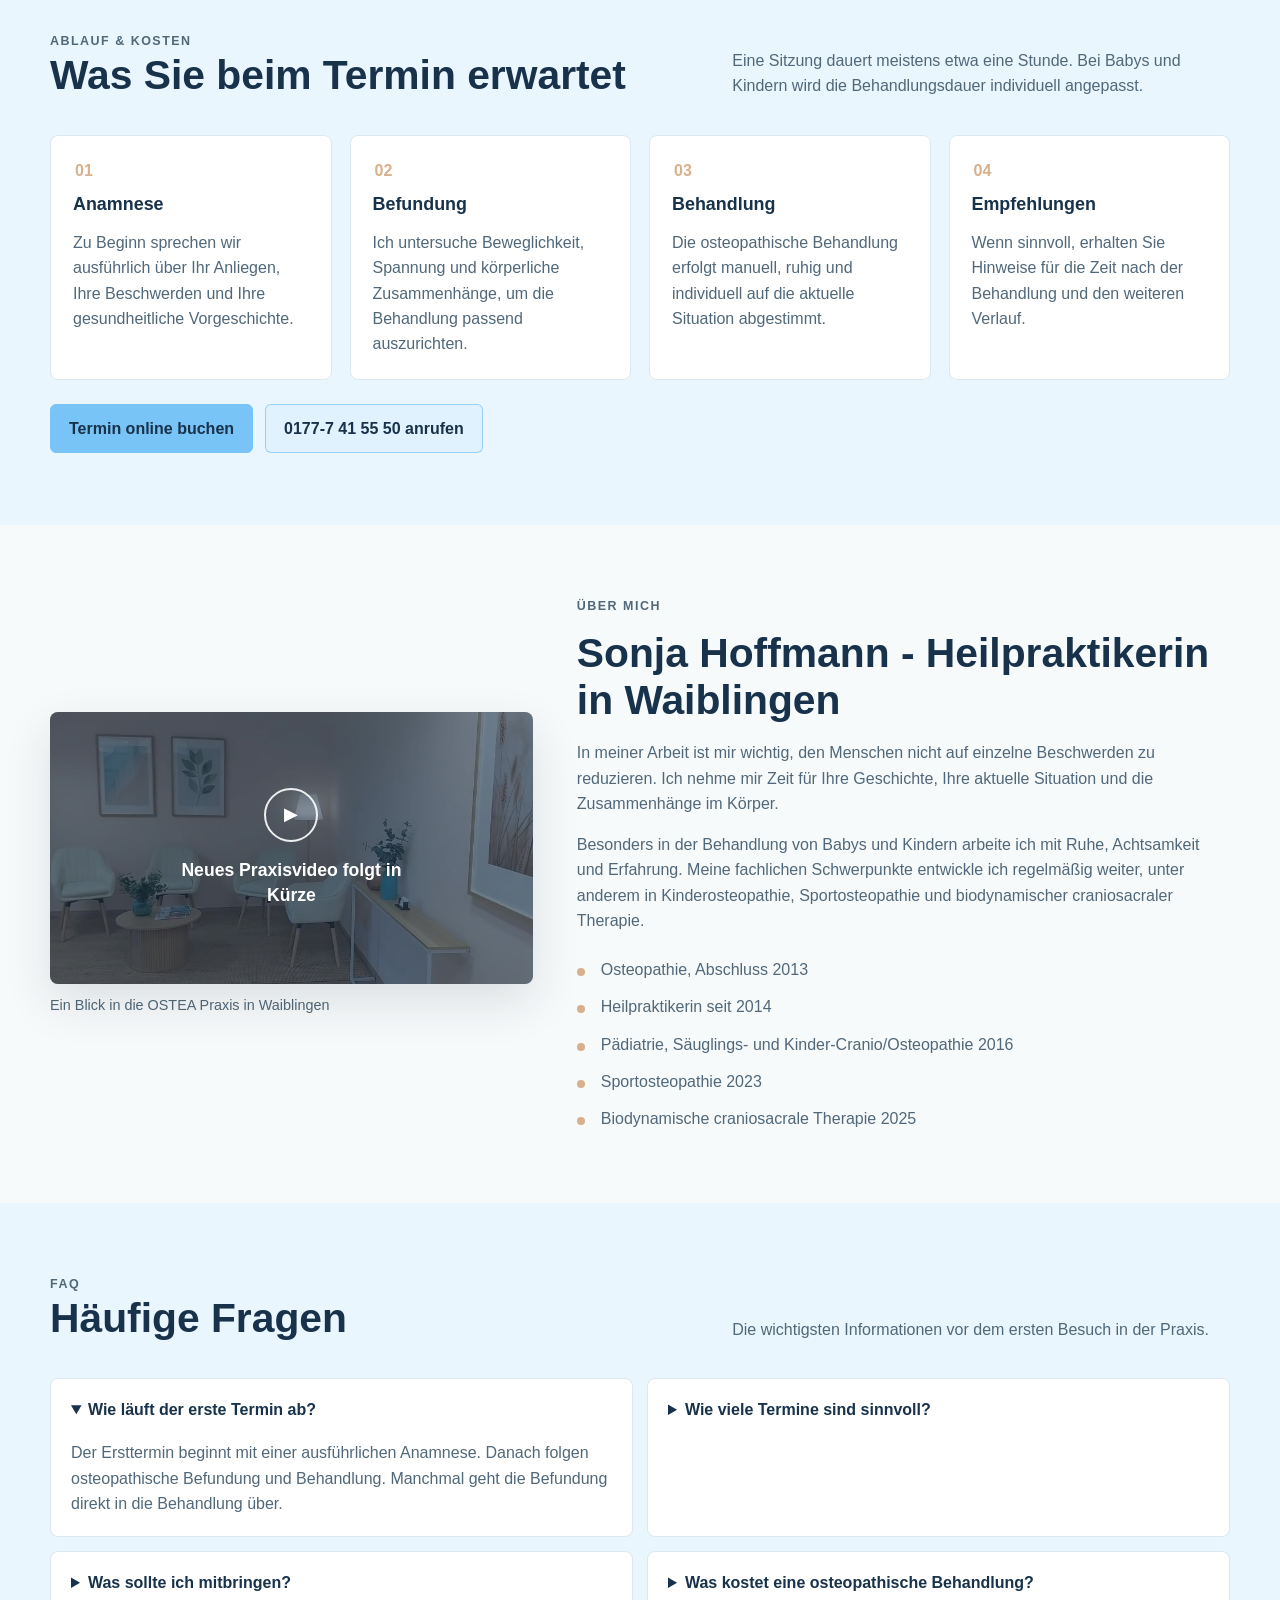
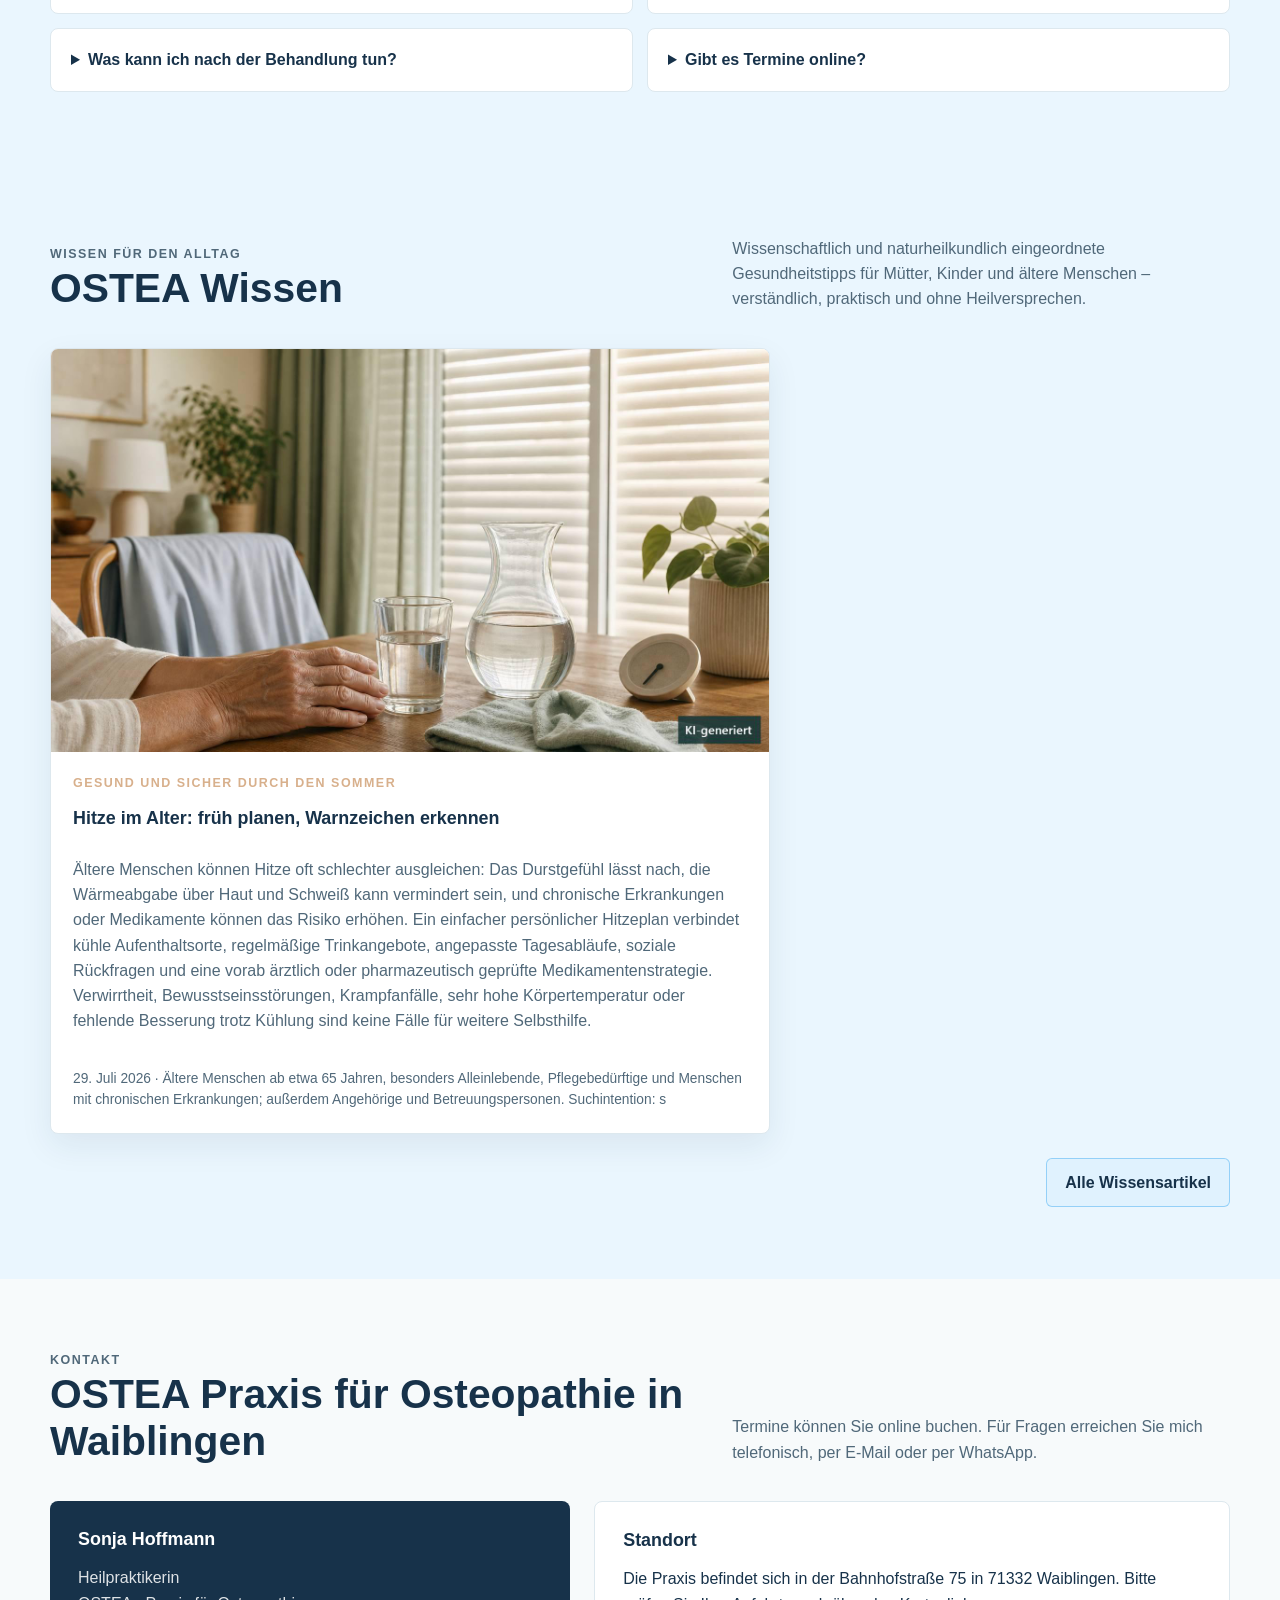
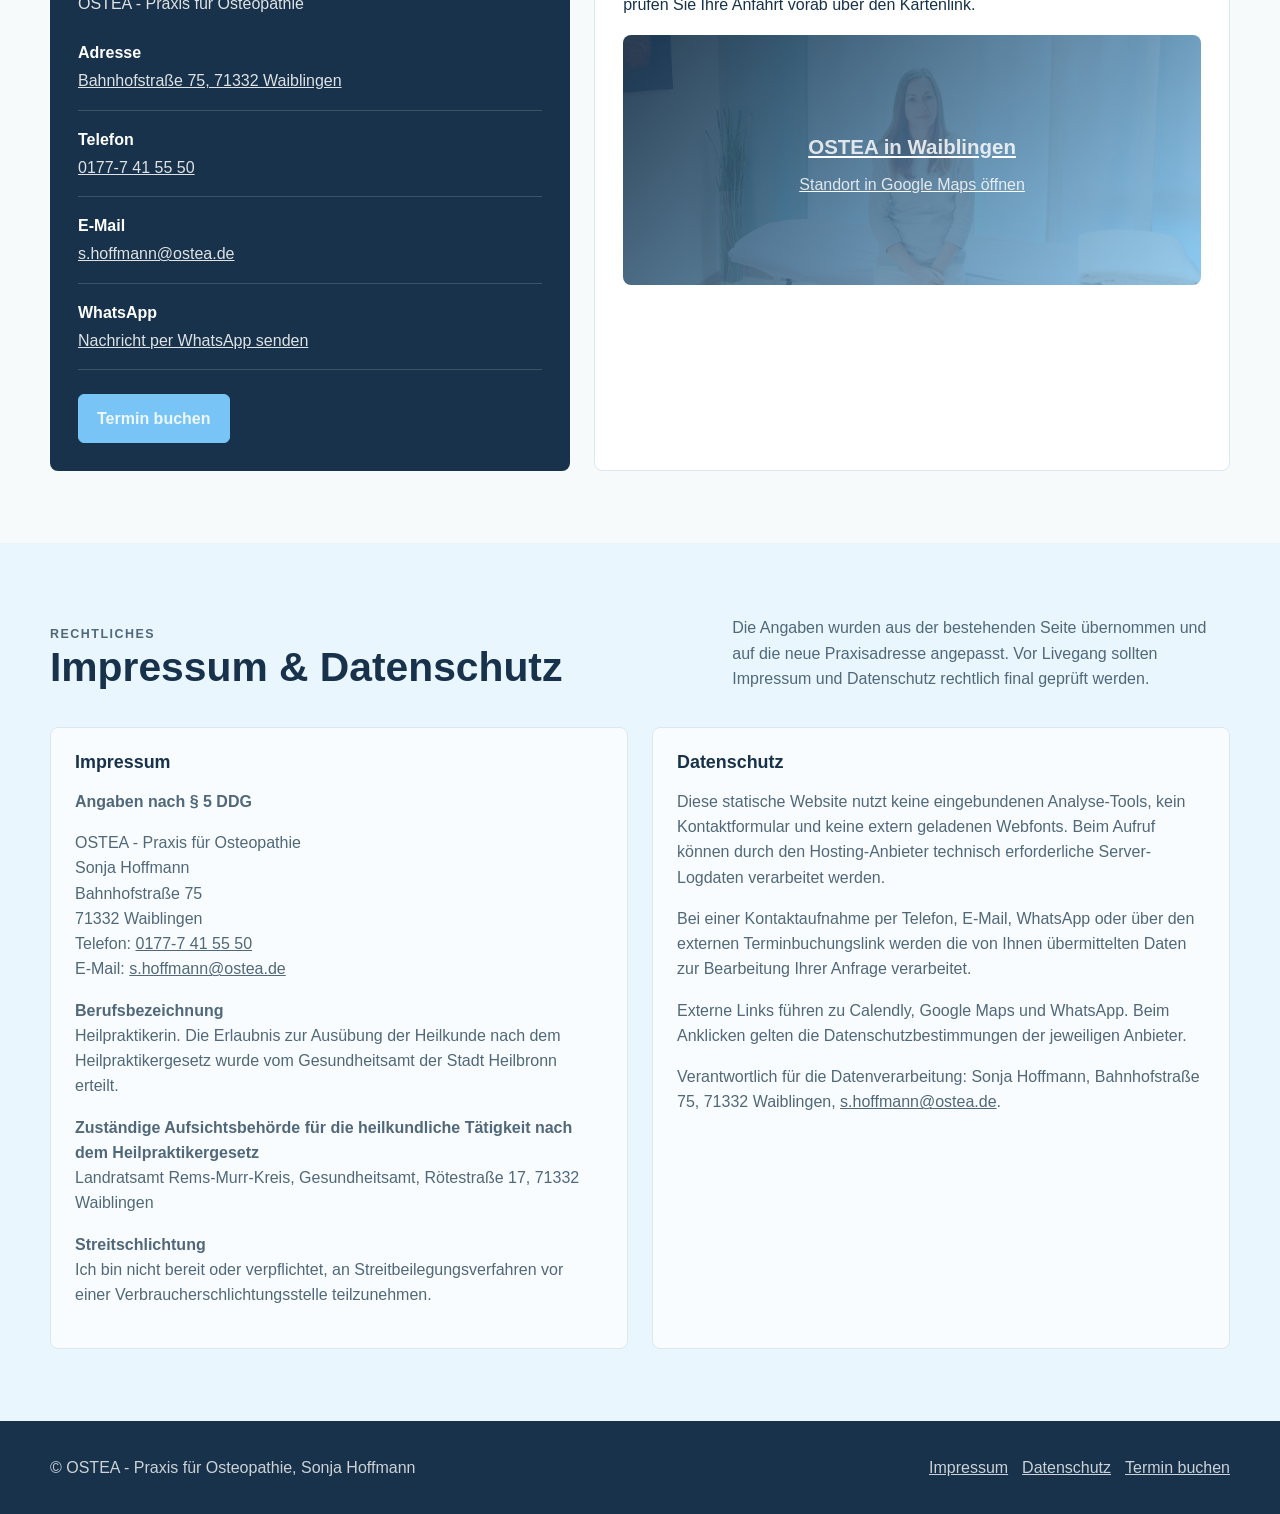
==== commit 37266b82: "Implement scalable Wissen article overview" ====
--- a/index.html
+++ b/index.html
@@ -960,7 +960,7 @@
             <li><a href="#kinderosteopathie">Kinder</a></li>
             <li><a href="#ablauf">Ablauf</a></li>
             <li><a href="#ueber-mich">&Uuml;ber mich</a></li>
-            <li><a href="#wissen">Wissen</a></li>
+            <li><a href="/wissen/">Wissen</a></li>
             <li><a href="#kontakt">Kontakt</a></li>
             <li><a class="button" href="https://calendly.com/ostea/60min" target="_blank" rel="noopener">Termin buchen</a></li>
           </ul>
@@ -1203,7 +1203,7 @@
             </div>
             <p>Wissenschaftlich und naturheilkundlich eingeordnete Gesundheitstipps für Mütter, Kinder und ältere Menschen – verständlich, praktisch und ohne Heilversprechen.</p>
           </div>
-          <div class="wissen-grid">
+          <div class="wissen-grid wissen-grid--home wissen-grid--1">
           <article class="wissen-card">
             <a class="wissen-card-image" href="/wissen/2026-07-29-hitze-im-alter-fruh-planen-warnzeichen-erkennen/">
               <img src="/wissen/2026-07-29-hitze-im-alter-fruh-planen-warnzeichen-erkennen/hero.jpg" alt="Ruhiges redaktionelles OSTEA-Motiv zum Thema Hitze im Alter: früh planen, Warnzeichen erkennen." loading="lazy">
@@ -1215,6 +1215,9 @@
               <span>29. Juli 2026 · Ältere Menschen ab etwa 65 Jahren, besonders Alleinlebende, Pflegebedürftige und Menschen mit chronischen Erkrankungen; außerdem Angehörige und Betreuungspersonen. Suchintention: s</span>
             </div>
           </article>
+          </div>
+          <div class="wissen-home-actions">
+            <a class="button secondary" href="/wissen/">Alle Wissensartikel</a>
           </div>
         </div>
       </section>
--- a/assets/wissen.css
+++ b/assets/wissen.css
@@ -9,7 +9,18 @@
   gap: 18px;
 }
 
+.wissen-grid--1 {
+  grid-template-columns: minmax(0, 720px);
+}
+
+.wissen-grid--2 {
+  grid-template-columns: repeat(2, minmax(0, 1fr));
+  max-width: 900px;
+}
+
 .wissen-card {
+  display: flex;
+  flex-direction: column;
   overflow: hidden;
   background: var(--white);
   border: 1px solid var(--line);
@@ -29,6 +40,9 @@
 }
 
 .wissen-card-body {
+  display: flex;
+  flex: 1;
+  flex-direction: column;
   padding: 22px;
 }
 
@@ -55,8 +69,35 @@
 
 .wissen-card-body > span {
   display: block;
-  margin-top: 18px;
+  margin-top: auto;
+  padding-top: 18px;
   font-size: 0.86rem;
+}
+
+.wissen-home-actions {
+  display: flex;
+  justify-content: flex-end;
+  margin-top: 24px;
+}
+
+.wissen-overview-hero,
+.wissen-overview {
+  width: min(100% - 32px, var(--max));
+  margin: 0 auto;
+}
+
+.wissen-overview-hero {
+  max-width: 840px;
+  margin-left: max(16px, calc((100% - var(--max)) / 2));
+  padding: 58px 0 48px;
+}
+
+.wissen-overview-hero .lead {
+  color: var(--muted);
+}
+
+.wissen-overview {
+  padding-bottom: 72px;
 }
 
 .article-hero,
@@ -204,12 +245,19 @@
 }
 
 @media (max-width: 900px) {
-  .wissen-grid,
   .article-hero,
   .article-layout {
     grid-template-columns: 1fr;
   }
 
+  .wissen-grid {
+    grid-template-columns: repeat(2, minmax(0, 1fr));
+  }
+
+  .wissen-grid--1 {
+    grid-template-columns: minmax(0, 720px);
+  }
+
   .source-panel {
     position: static;
   }
@@ -218,12 +266,30 @@
 @media (max-width: 640px) {
   .article-hero,
   .article-layout,
-  .article-cta {
+  .article-cta,
+  .wissen-overview-hero,
+  .wissen-overview {
     width: min(100% - 24px, var(--max));
+  }
+
+  .wissen-overview-hero {
+    margin-left: auto;
+  }
+
+  .wissen-grid {
+    grid-template-columns: 1fr;
   }
 
   .article-hero {
     padding-top: 38px;
+  }
+
+  .wissen-home-actions {
+    justify-content: stretch;
+  }
+
+  .wissen-home-actions .button {
+    width: 100%;
   }
 
   .article-cta {
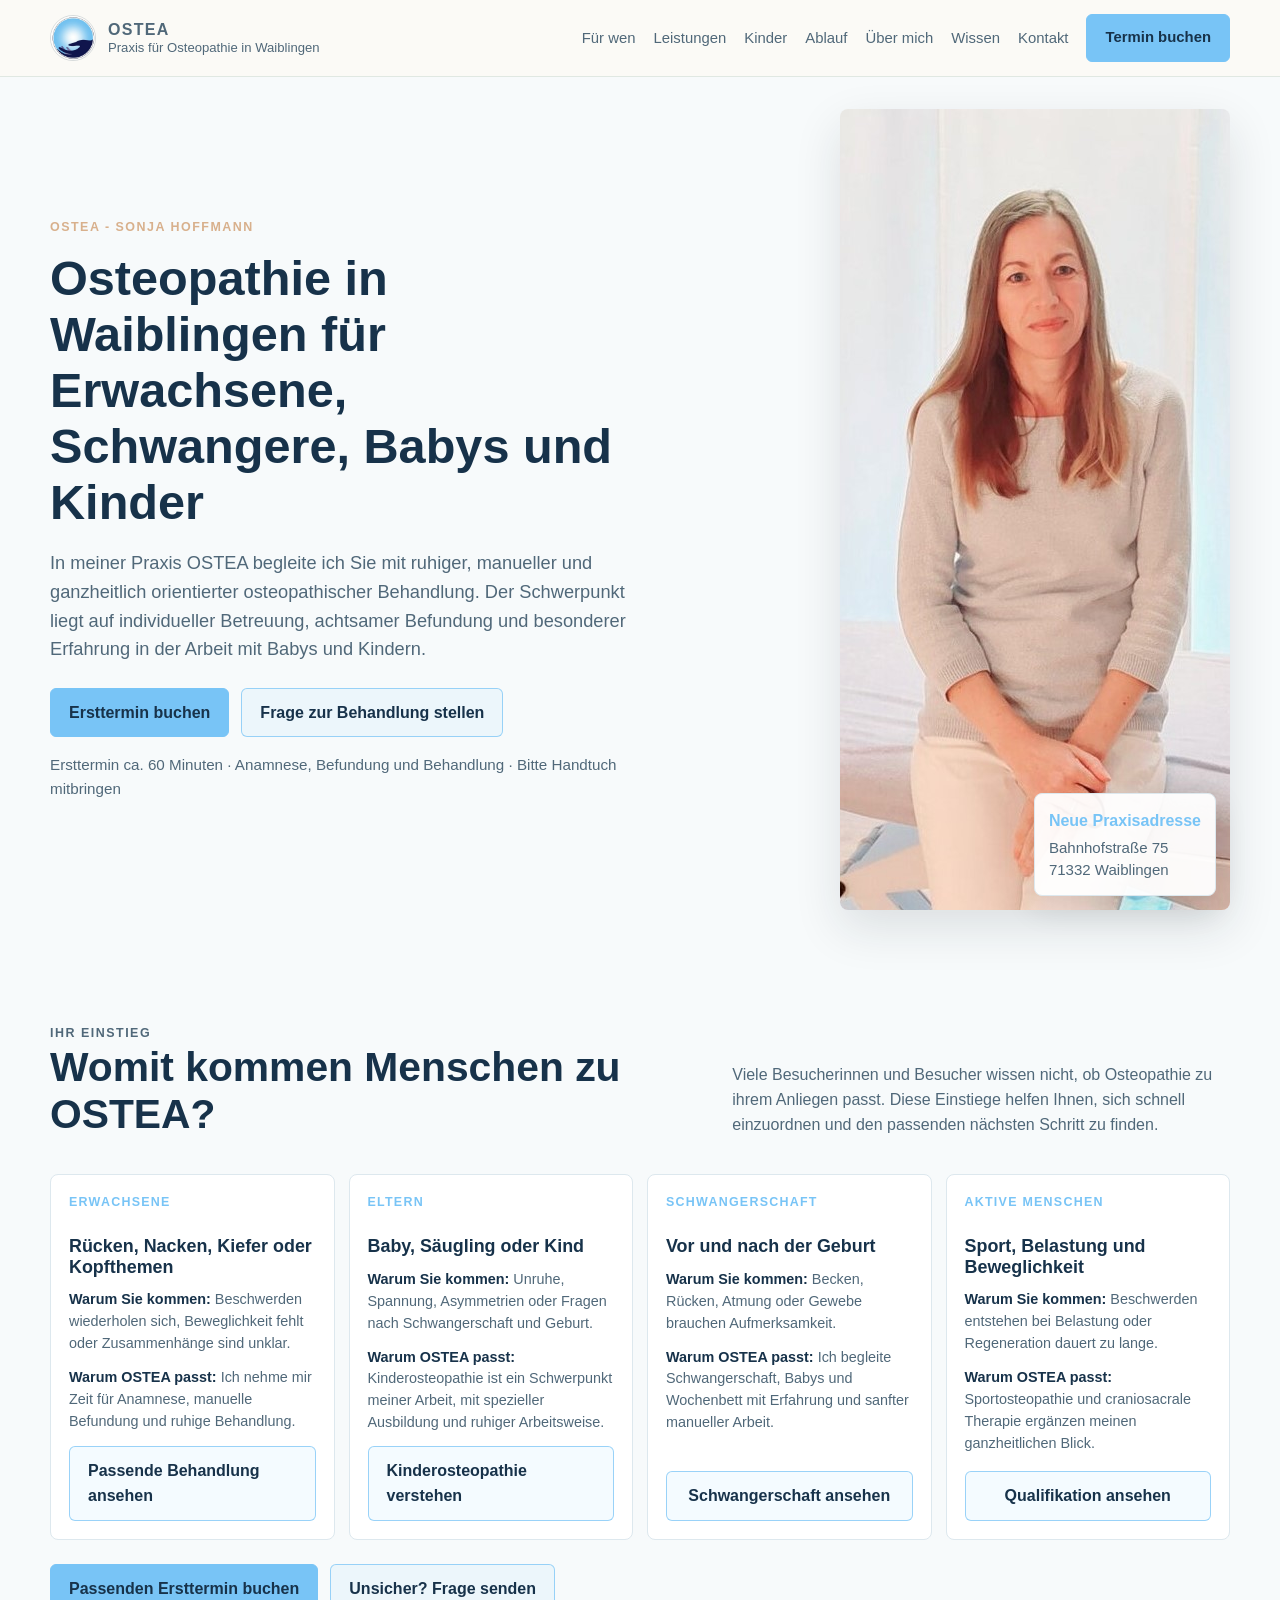
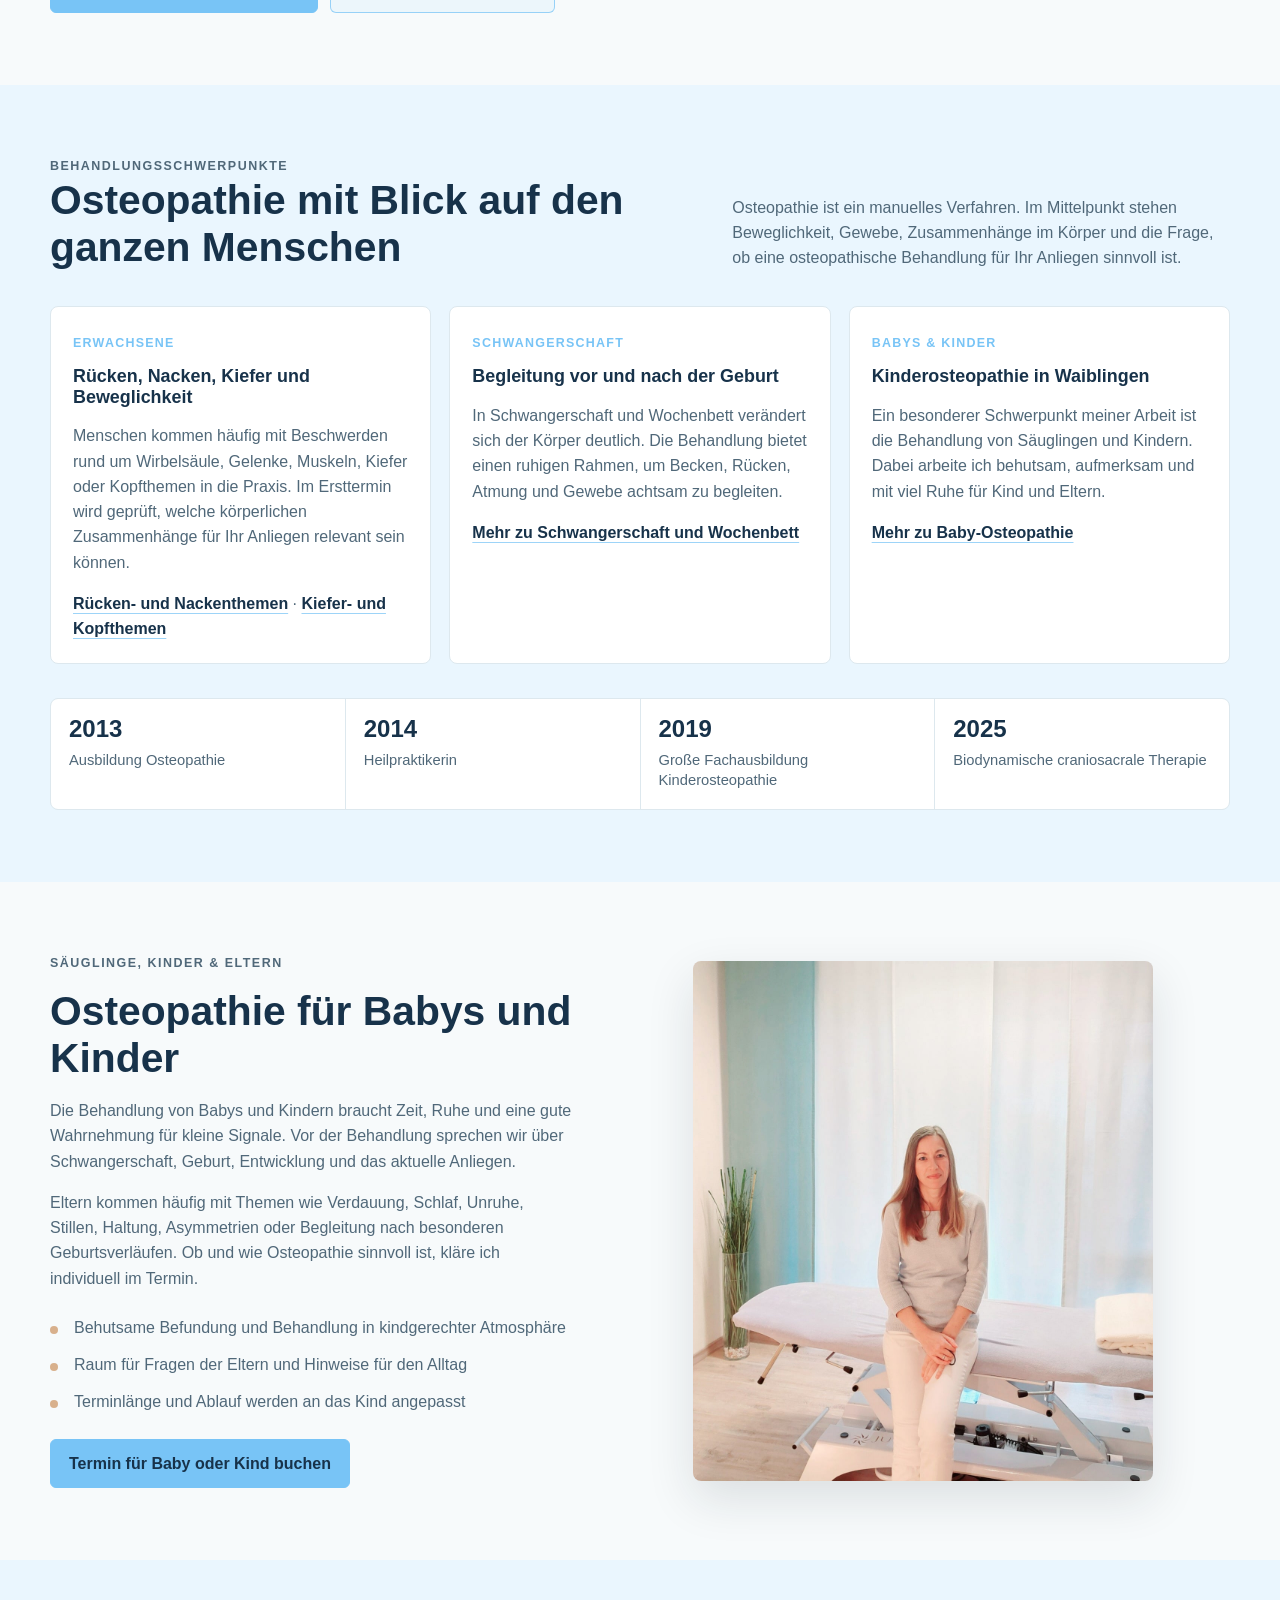
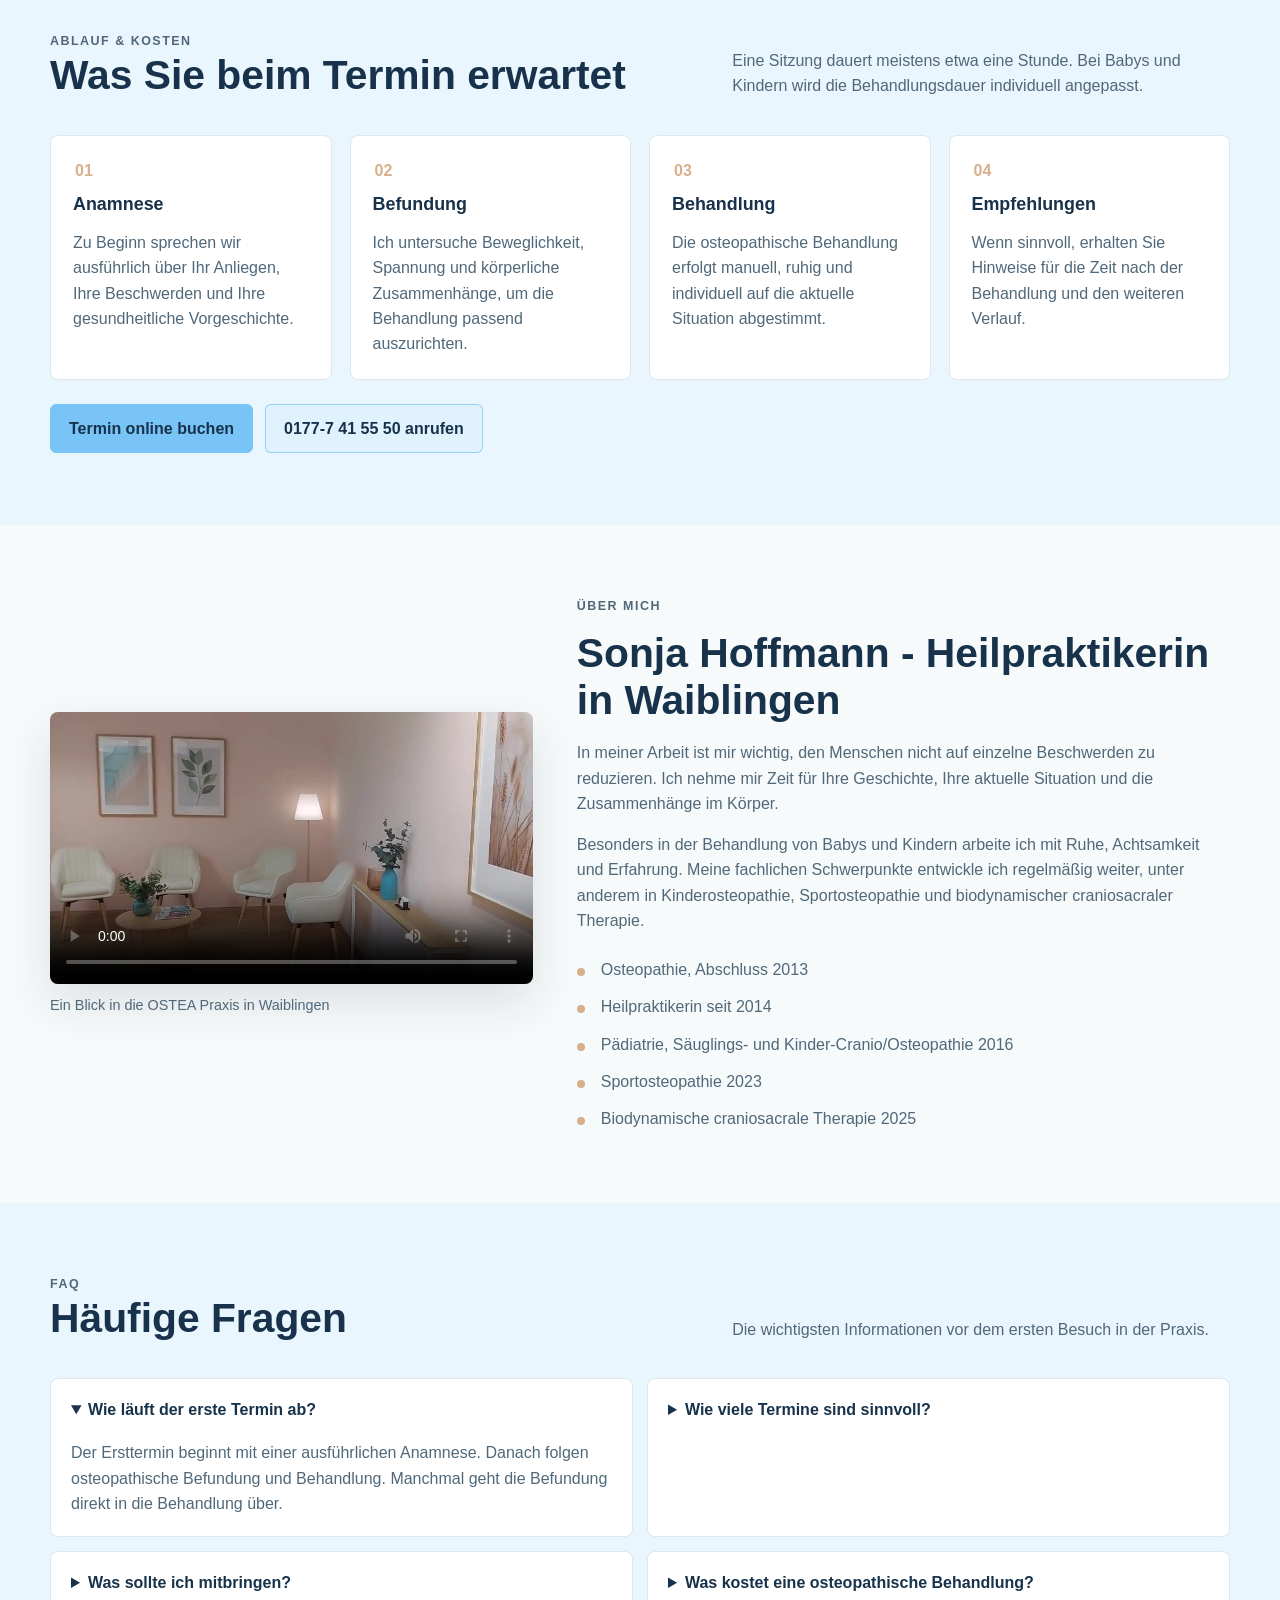
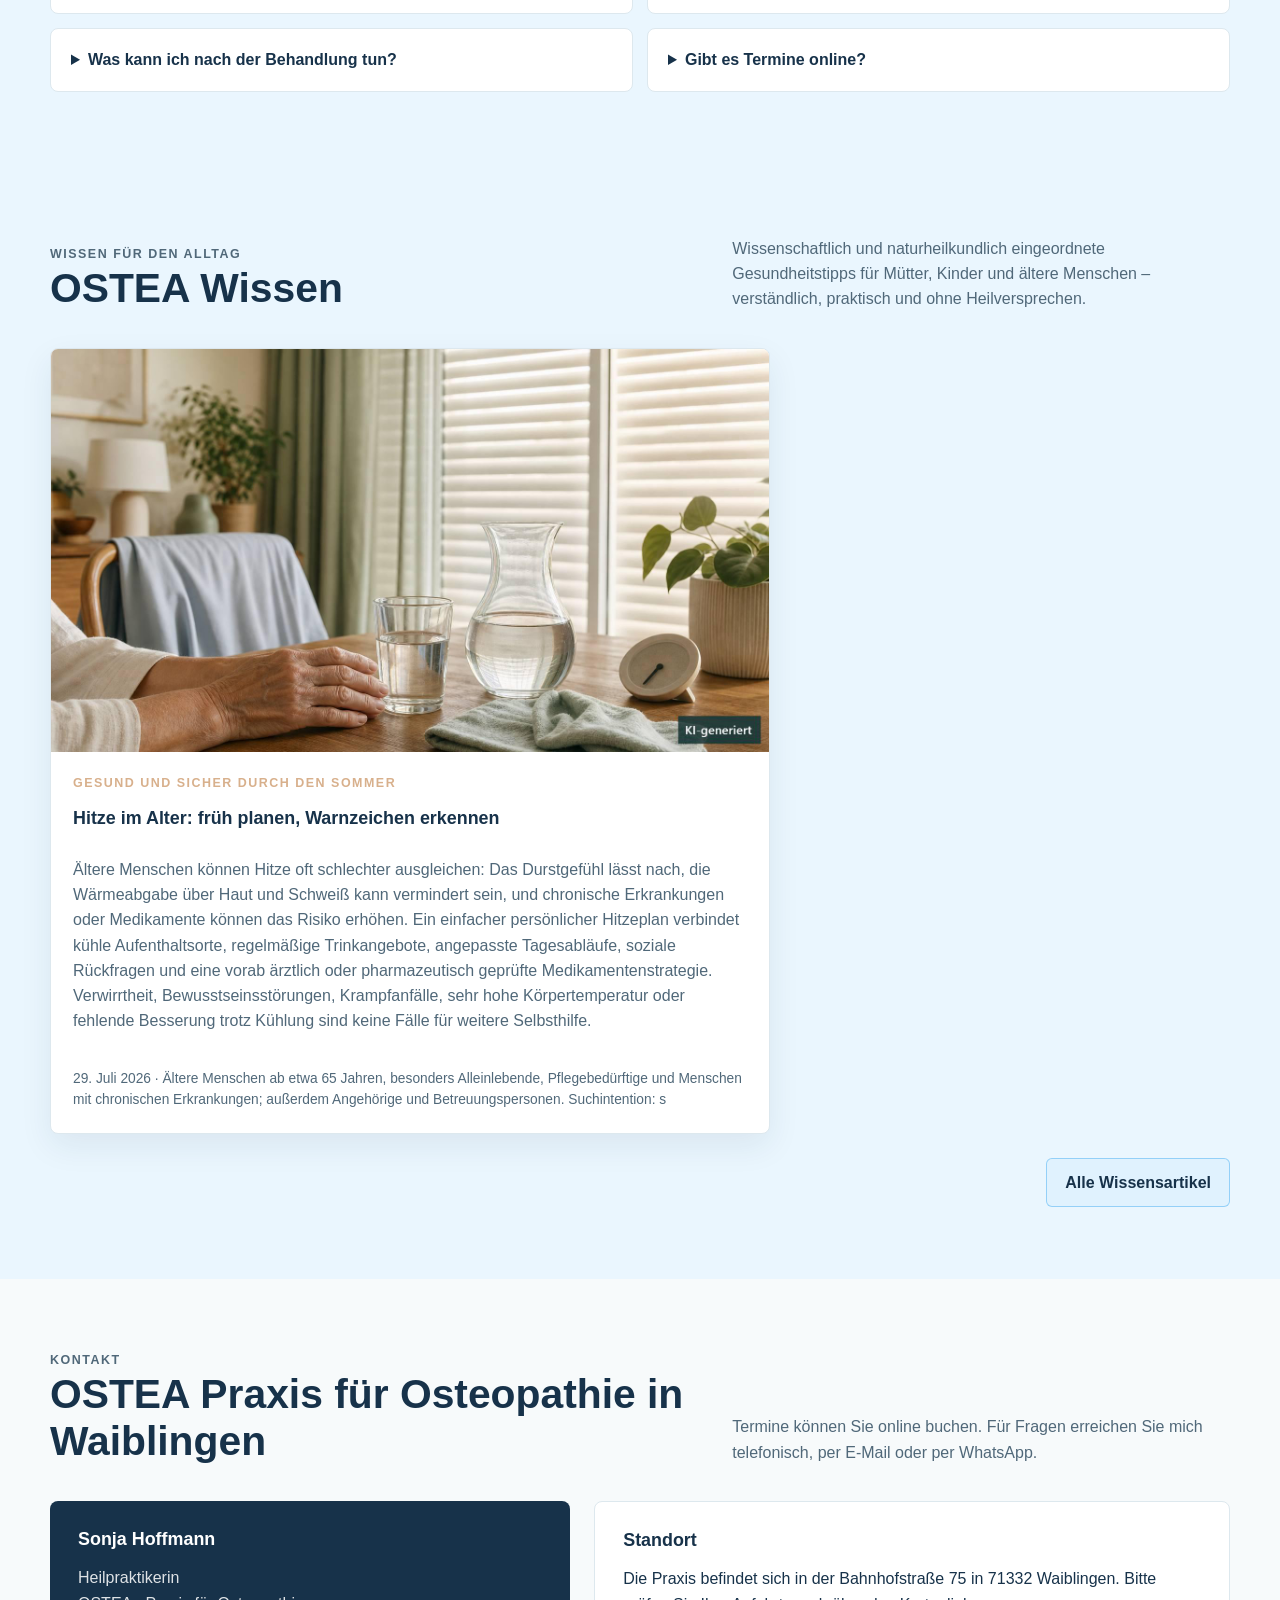
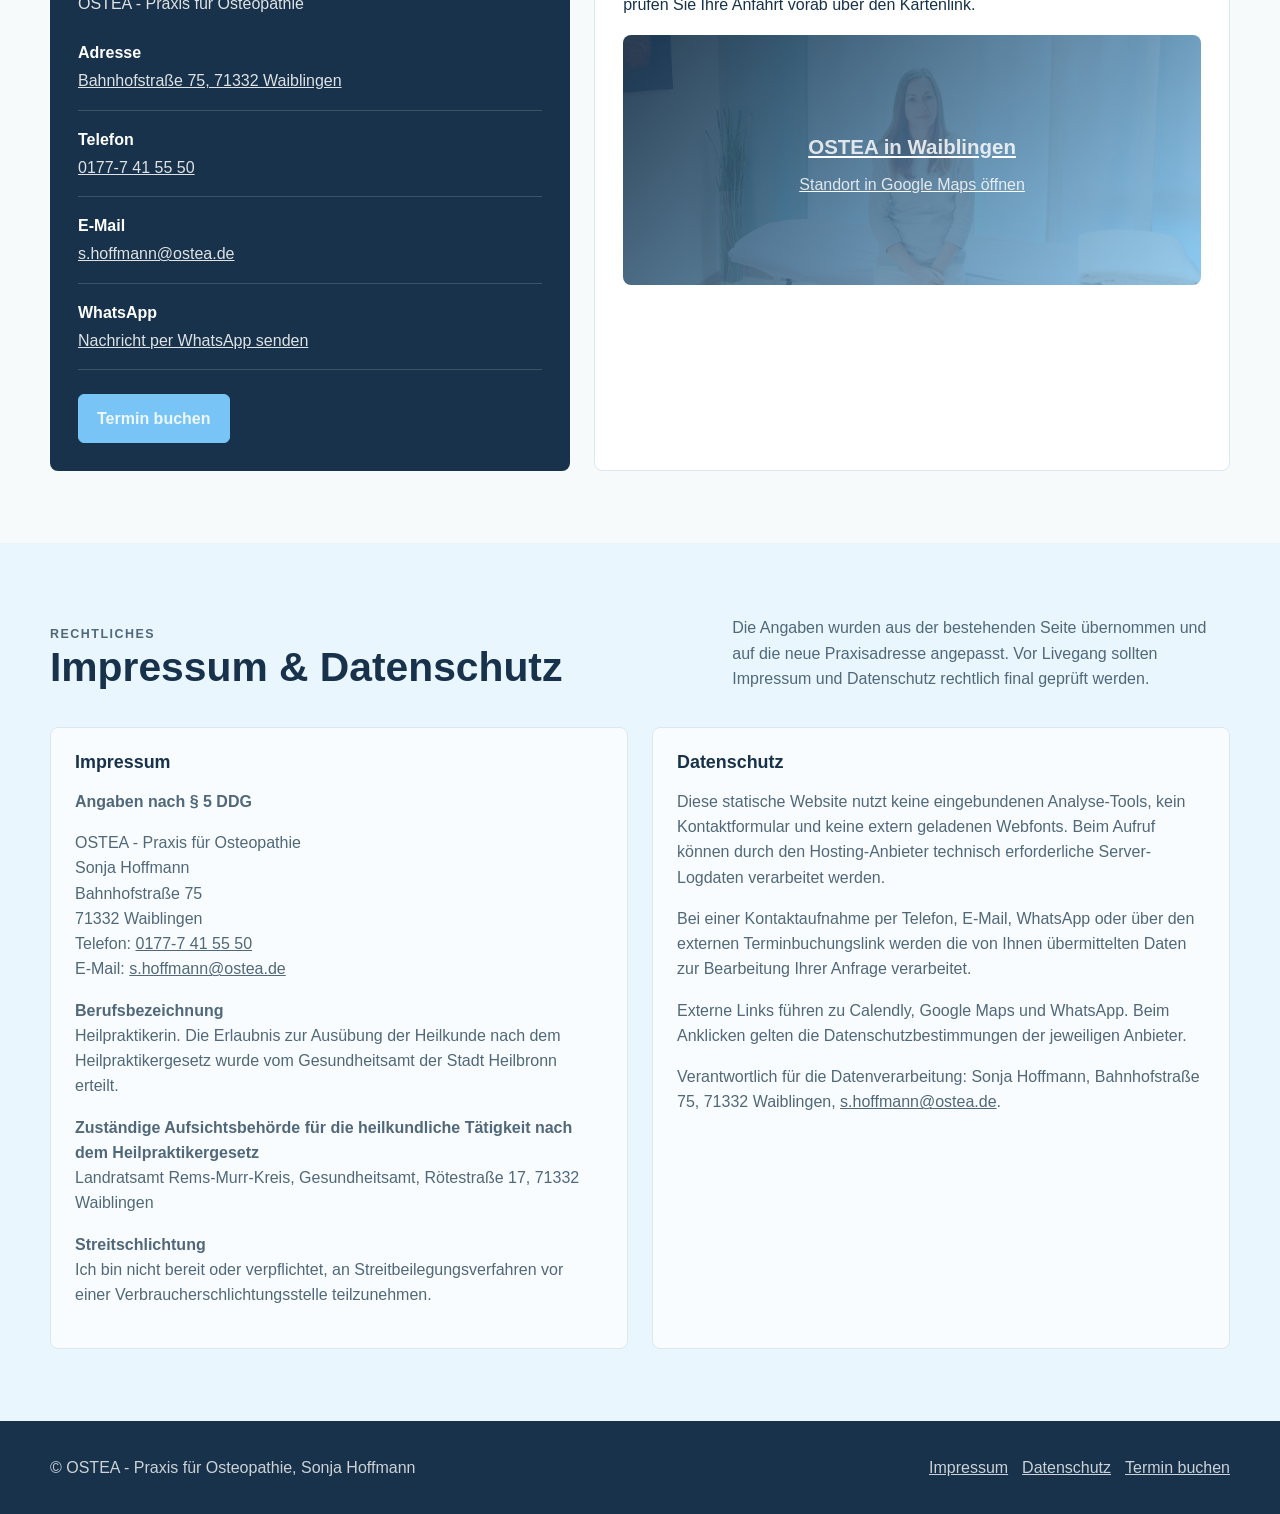
==== commit c0ed2cb8: "Publish practice tour video" ====
--- a/index.html
+++ b/index.html
@@ -446,6 +446,17 @@
         max-width: 520px;
         margin: 0;
         justify-self: center;
+      }
+
+      .practice-video {
+        display: block;
+        width: 100%;
+        aspect-ratio: 16 / 9;
+        border: 0;
+        border-radius: var(--radius);
+        box-shadow: var(--shadow);
+        background: var(--deep);
+        object-fit: cover;
       }
 
       .practice-placeholder {
@@ -1130,13 +1141,17 @@
       <section id="ueber-mich" aria-labelledby="ueber-title">
         <div class="section-inner split reverse">
           <figure class="practice-video-frame">
-            <div class="practice-placeholder" aria-labelledby="video-placeholder-title">
-              <img src="assets/praxisrundgang-ostea-waiblingen-poster.jpg" alt="" width="848" height="478" loading="lazy">
-              <div class="practice-placeholder-content">
-                <span class="practice-placeholder-icon" aria-hidden="true">&#9654;</span>
-                <strong id="video-placeholder-title">Neues Praxisvideo folgt in K&uuml;rze</strong>
-              </div>
-            </div>
+            <video
+              class="practice-video"
+              controls
+              playsinline
+              preload="metadata"
+              poster="assets/praxisrundgang-ostea-waiblingen-poster.jpg"
+              aria-label="Praxisrundgang durch die OSTEA Praxis in Waiblingen"
+            >
+              <source src="assets/praxisrundgang-ostea-waiblingen.mp4" type="video/mp4">
+              Ihr Browser unterst&uuml;tzt die Wiedergabe dieses Videos nicht.
+            </video>
             <figcaption>Ein Blick in die OSTEA Praxis in Waiblingen</figcaption>
           </figure>
           <div>
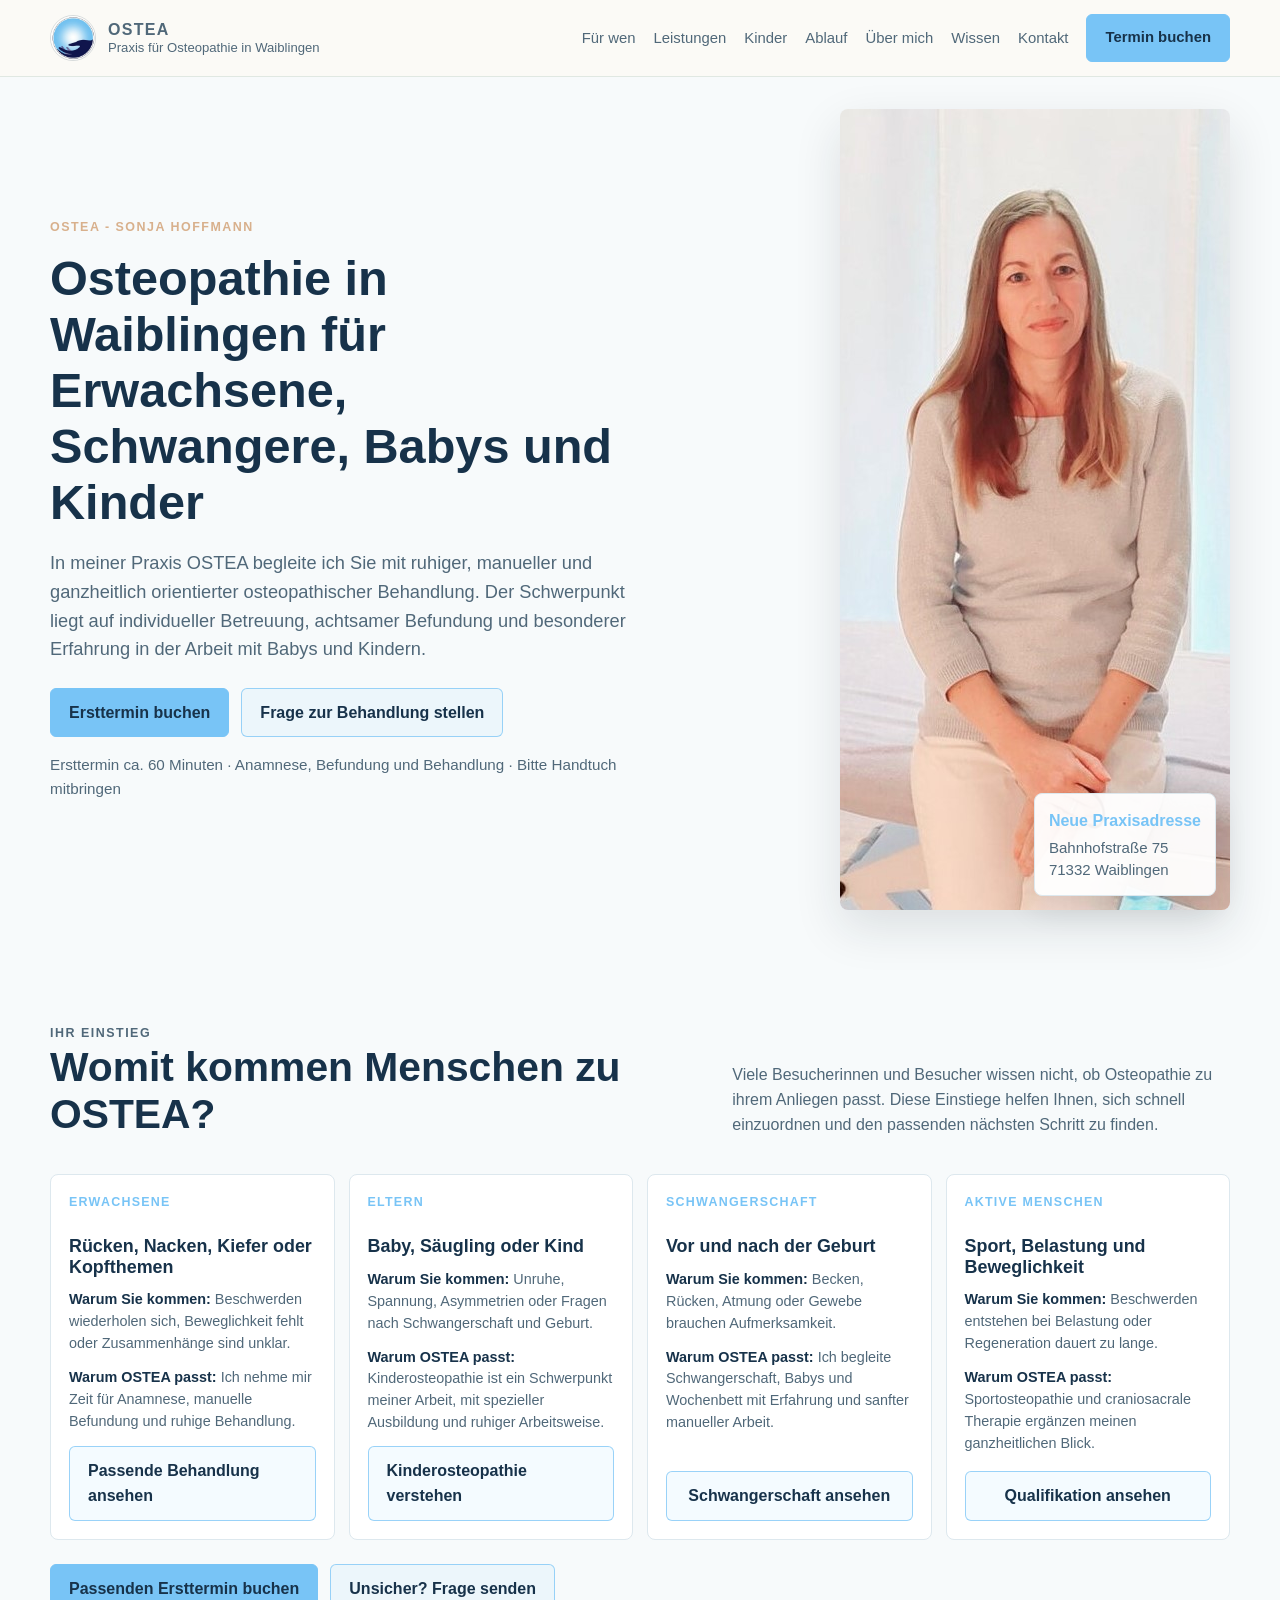
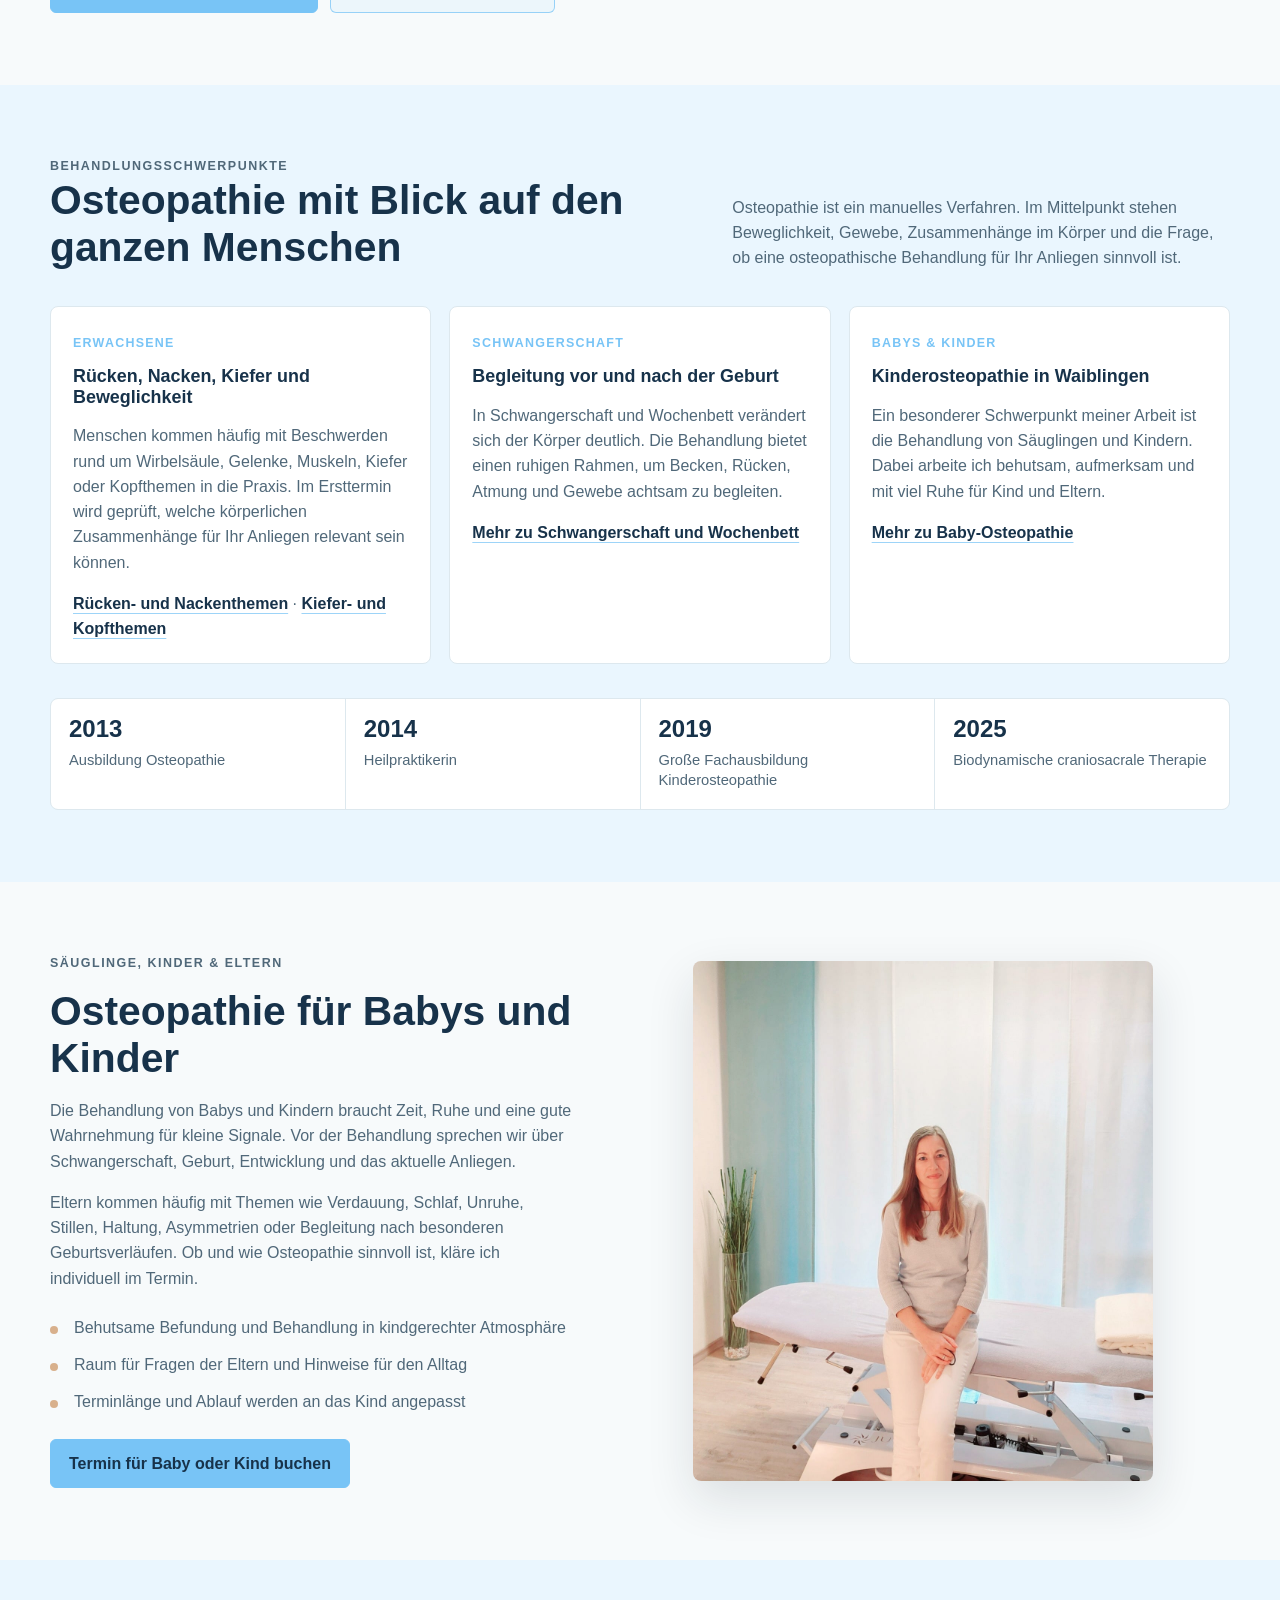
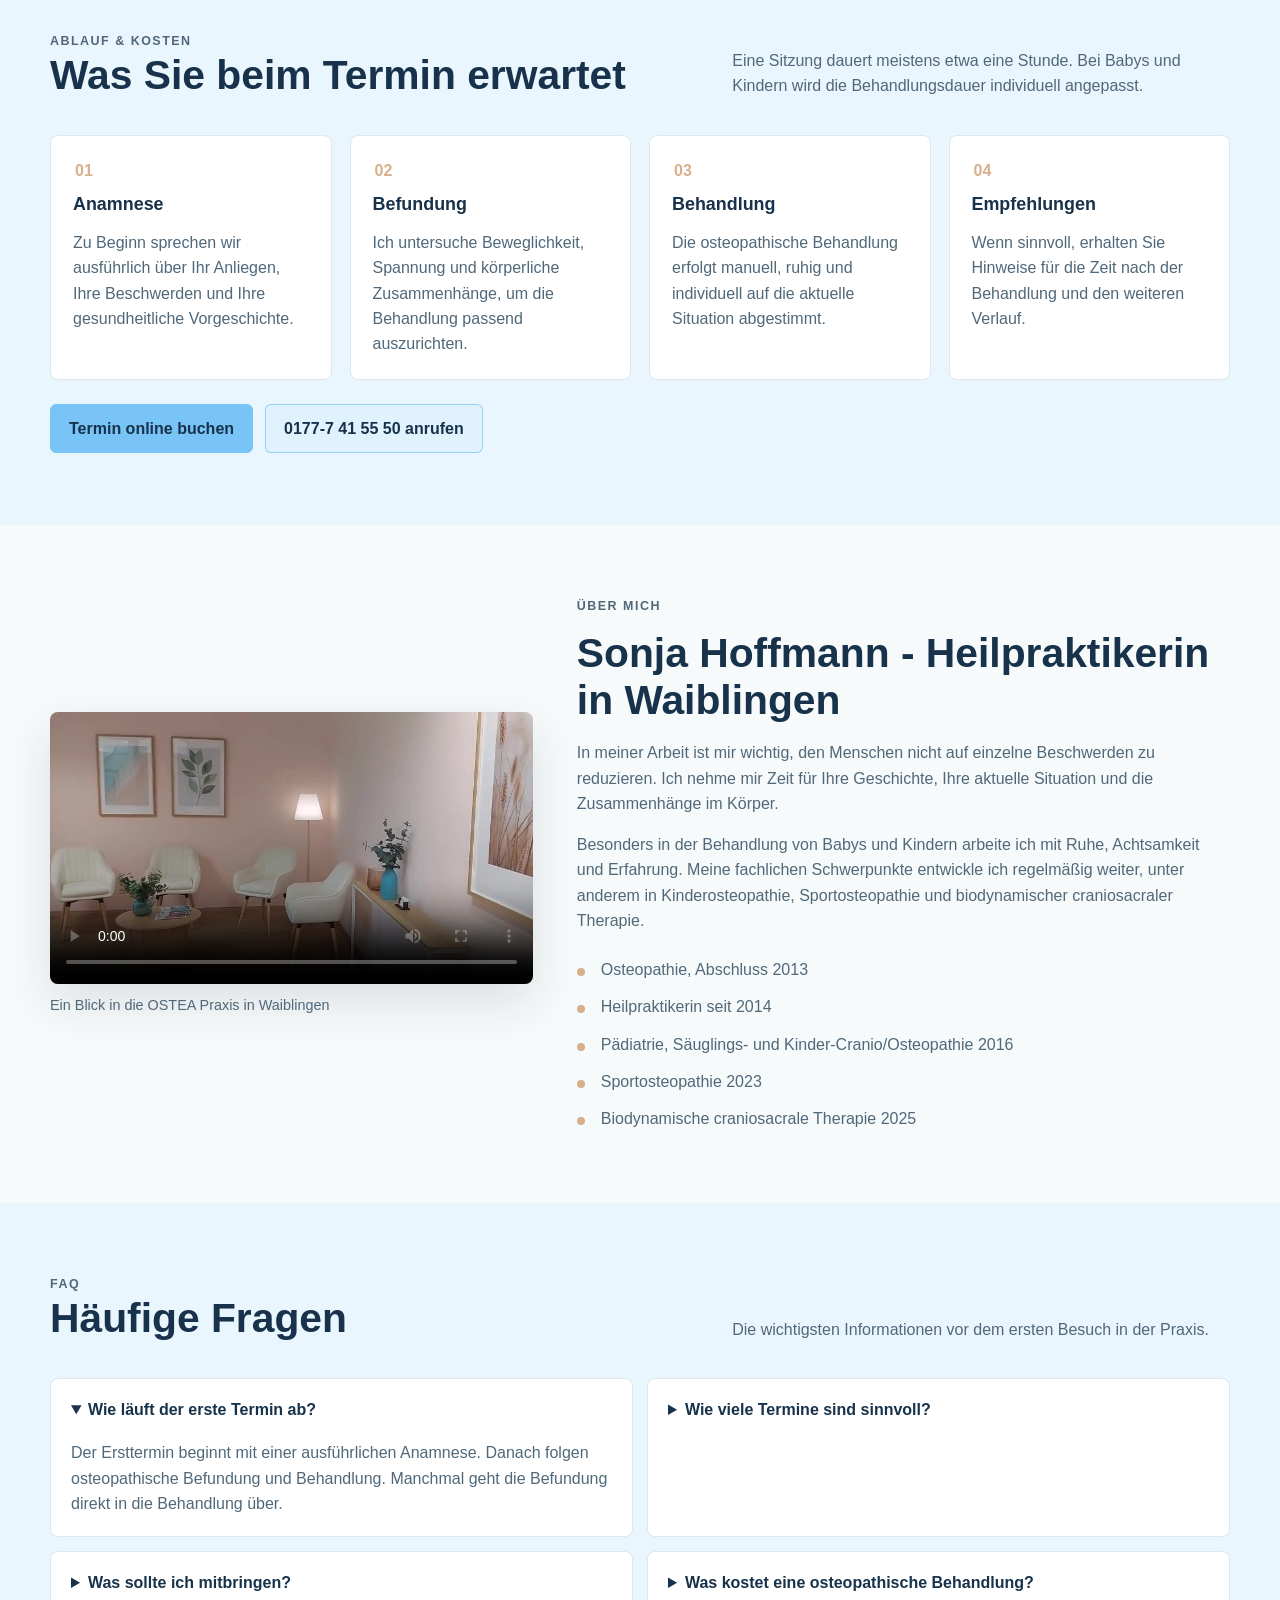
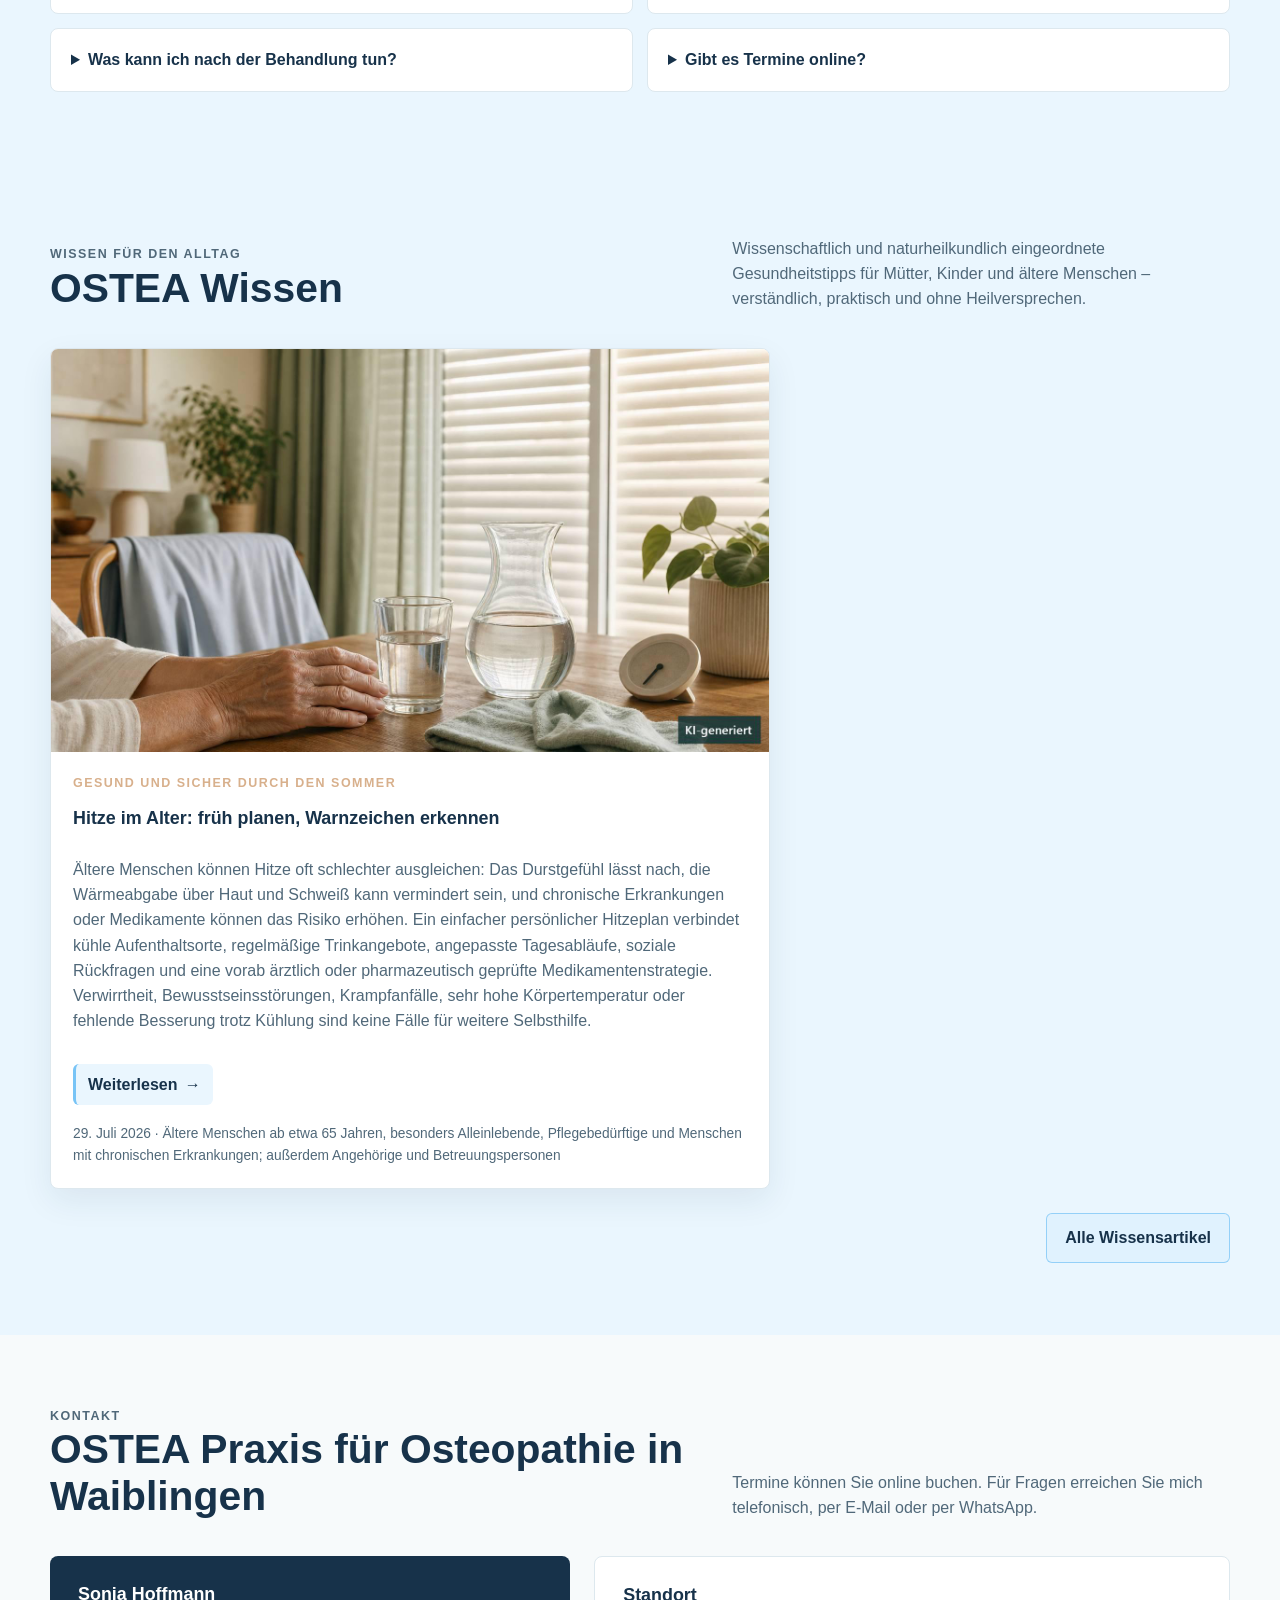
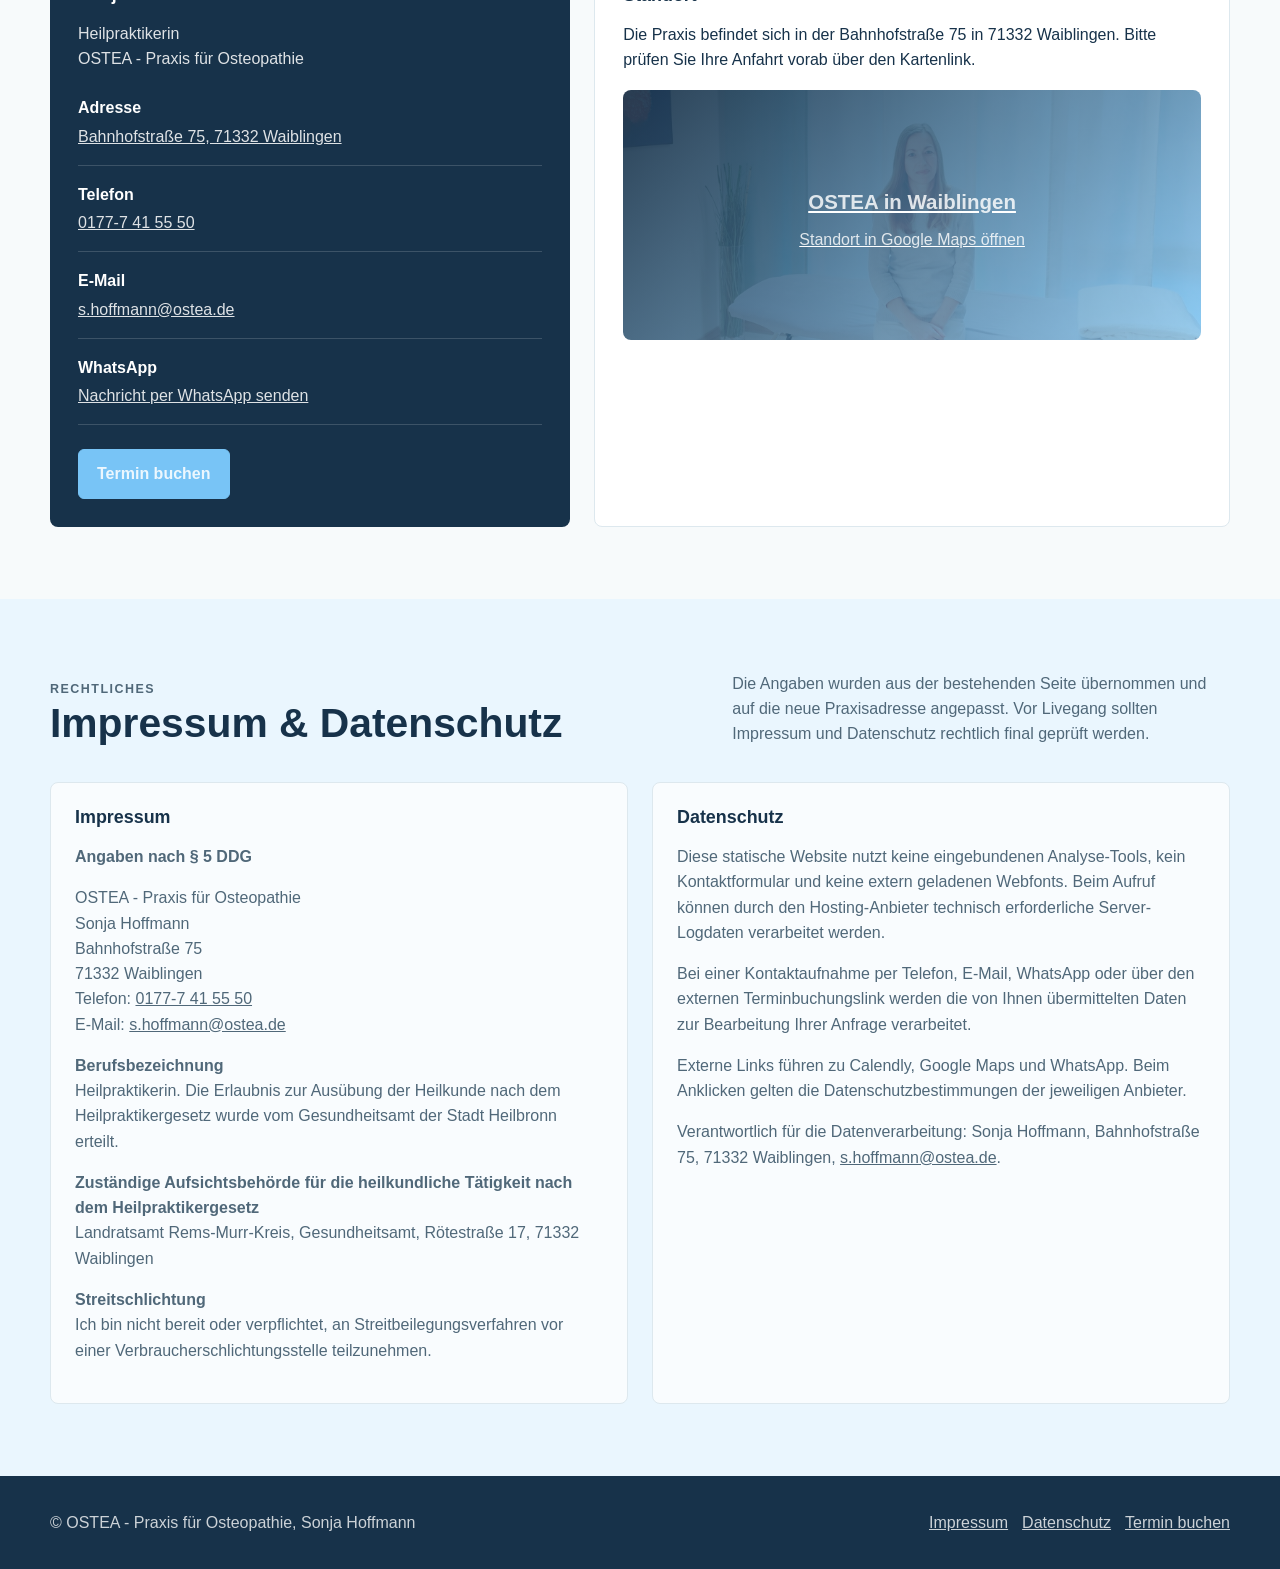
==== commit b74895ab: "Weiterlesen-Links in Wissenskarten ergänzen" ====
--- a/index.html
+++ b/index.html
@@ -1227,7 +1227,8 @@
               <p class="eyebrow">Gesund und sicher durch den Sommer</p>
               <h3><a href="/wissen/2026-07-29-hitze-im-alter-fruh-planen-warnzeichen-erkennen/">Hitze im Alter: früh planen, Warnzeichen erkennen</a></h3>
               <p>Ältere Menschen können Hitze oft schlechter ausgleichen: Das Durstgefühl lässt nach, die Wärmeabgabe über Haut und Schweiß kann vermindert sein, und chronische Erkrankungen oder Medikamente können das Risiko erhöhen. Ein einfacher persönlicher Hitzeplan verbindet kühle Aufenthaltsorte, regelmäßige Trinkangebote, angepasste Tagesabläufe, soziale Rückfragen und eine vorab ärztlich oder pharmazeutisch geprüfte Medikamentenstrategie. Verwirrtheit, Bewusstseinsstörungen, Krampfanfälle, sehr hohe Körpertemperatur oder fehlende Besserung trotz Kühlung sind keine Fälle für weitere Selbsthilfe.</p>
-              <span>29. Juli 2026 · Ältere Menschen ab etwa 65 Jahren, besonders Alleinlebende, Pflegebedürftige und Menschen mit chronischen Erkrankungen; außerdem Angehörige und Betreuungspersonen. Suchintention: s</span>
+              <a class="wissen-card-more" href="/wissen/2026-07-29-hitze-im-alter-fruh-planen-warnzeichen-erkennen/" aria-label="Weiterlesen: Hitze im Alter: früh planen, Warnzeichen erkennen">Weiterlesen</a>
+              <span>29. Juli 2026 · Ältere Menschen ab etwa 65 Jahren, besonders Alleinlebende, Pflegebedürftige und Menschen mit chronischen Erkrankungen; außerdem Angehörige und Betreuungspersonen</span>
             </div>
           </article>
           </div>
--- a/assets/wissen.css
+++ b/assets/wissen.css
@@ -58,13 +58,40 @@
 .wissen-card-body h3 a:hover,
 .wissen-card-body h3 a:focus {
   text-decoration: underline;
-  text-decoration-color: var(--accent);
+  text-decoration-color: var(--accent, var(--teal, #78c4f6));
   text-underline-offset: 4px;
 }
 
 .wissen-card-body > p:not(.eyebrow),
 .wissen-card-body > span {
   color: var(--muted);
+}
+
+.wissen-card-more {
+  display: inline-flex;
+  align-items: center;
+  align-self: flex-start;
+  gap: 0.45rem;
+  margin-top: 14px;
+  padding: 8px 12px;
+  color: var(--ink);
+  background: var(--mist);
+  border-left: 3px solid var(--accent, var(--teal, #78c4f6));
+  border-radius: 6px;
+  font-weight: 700;
+  text-decoration: none;
+  transition: color 160ms ease, background 160ms ease, transform 160ms ease;
+}
+
+.wissen-card-more::after {
+  content: "\2192";
+}
+
+.wissen-card-more:hover,
+.wissen-card-more:focus {
+  color: var(--white);
+  background: var(--ink);
+  transform: translateX(2px);
 }
 
 .wissen-card-body > span {
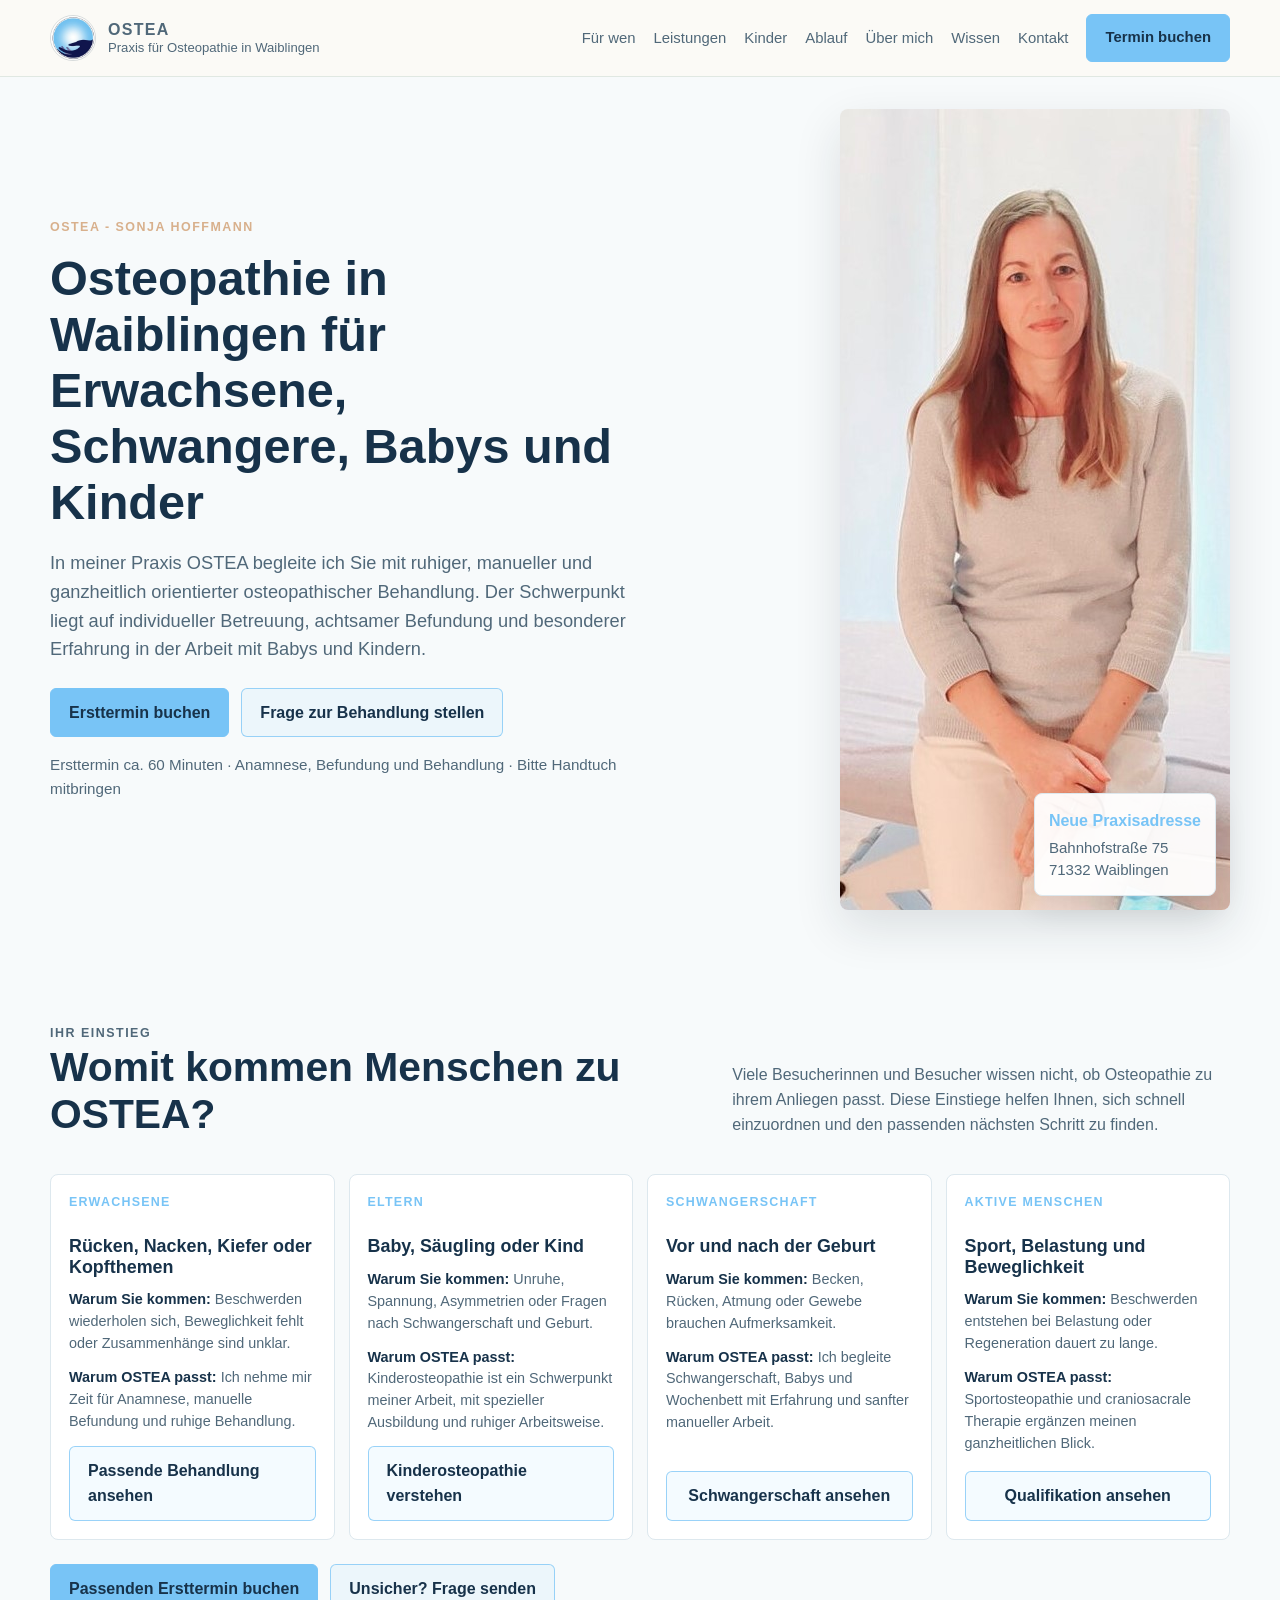
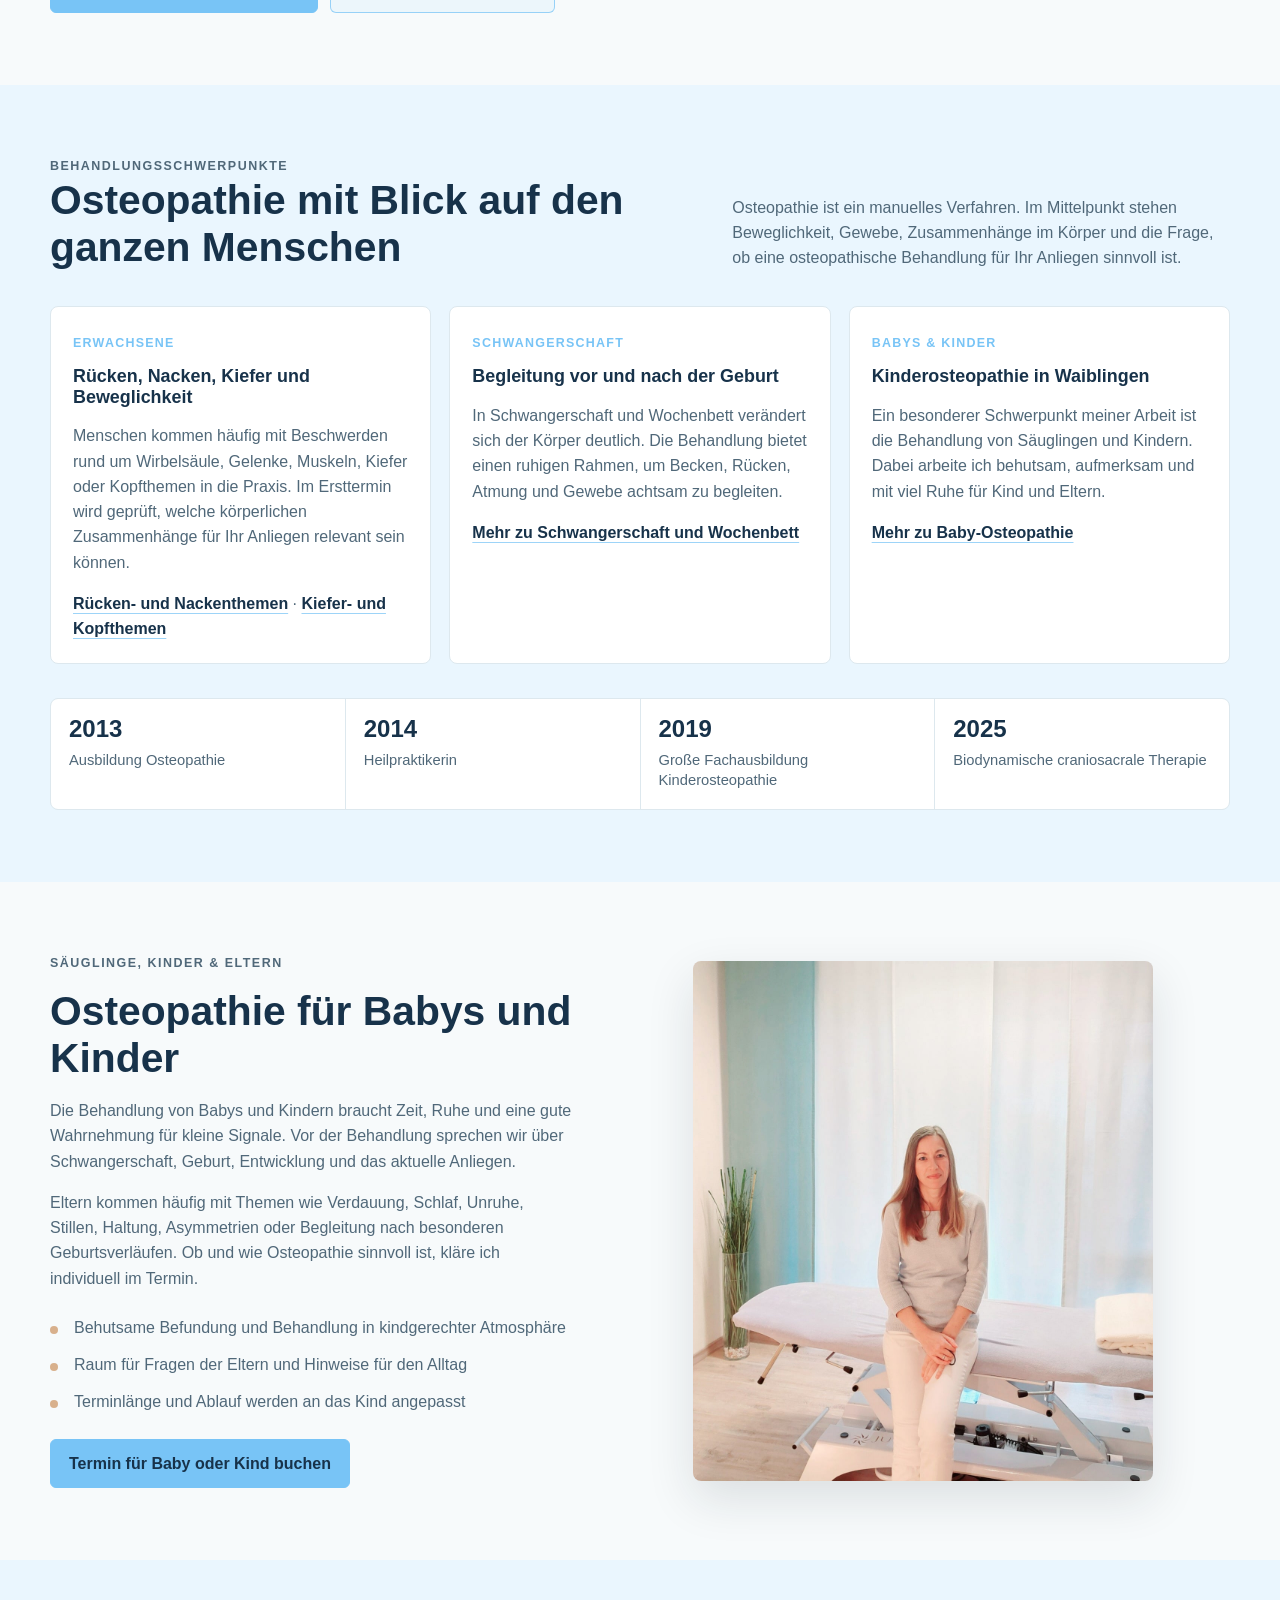
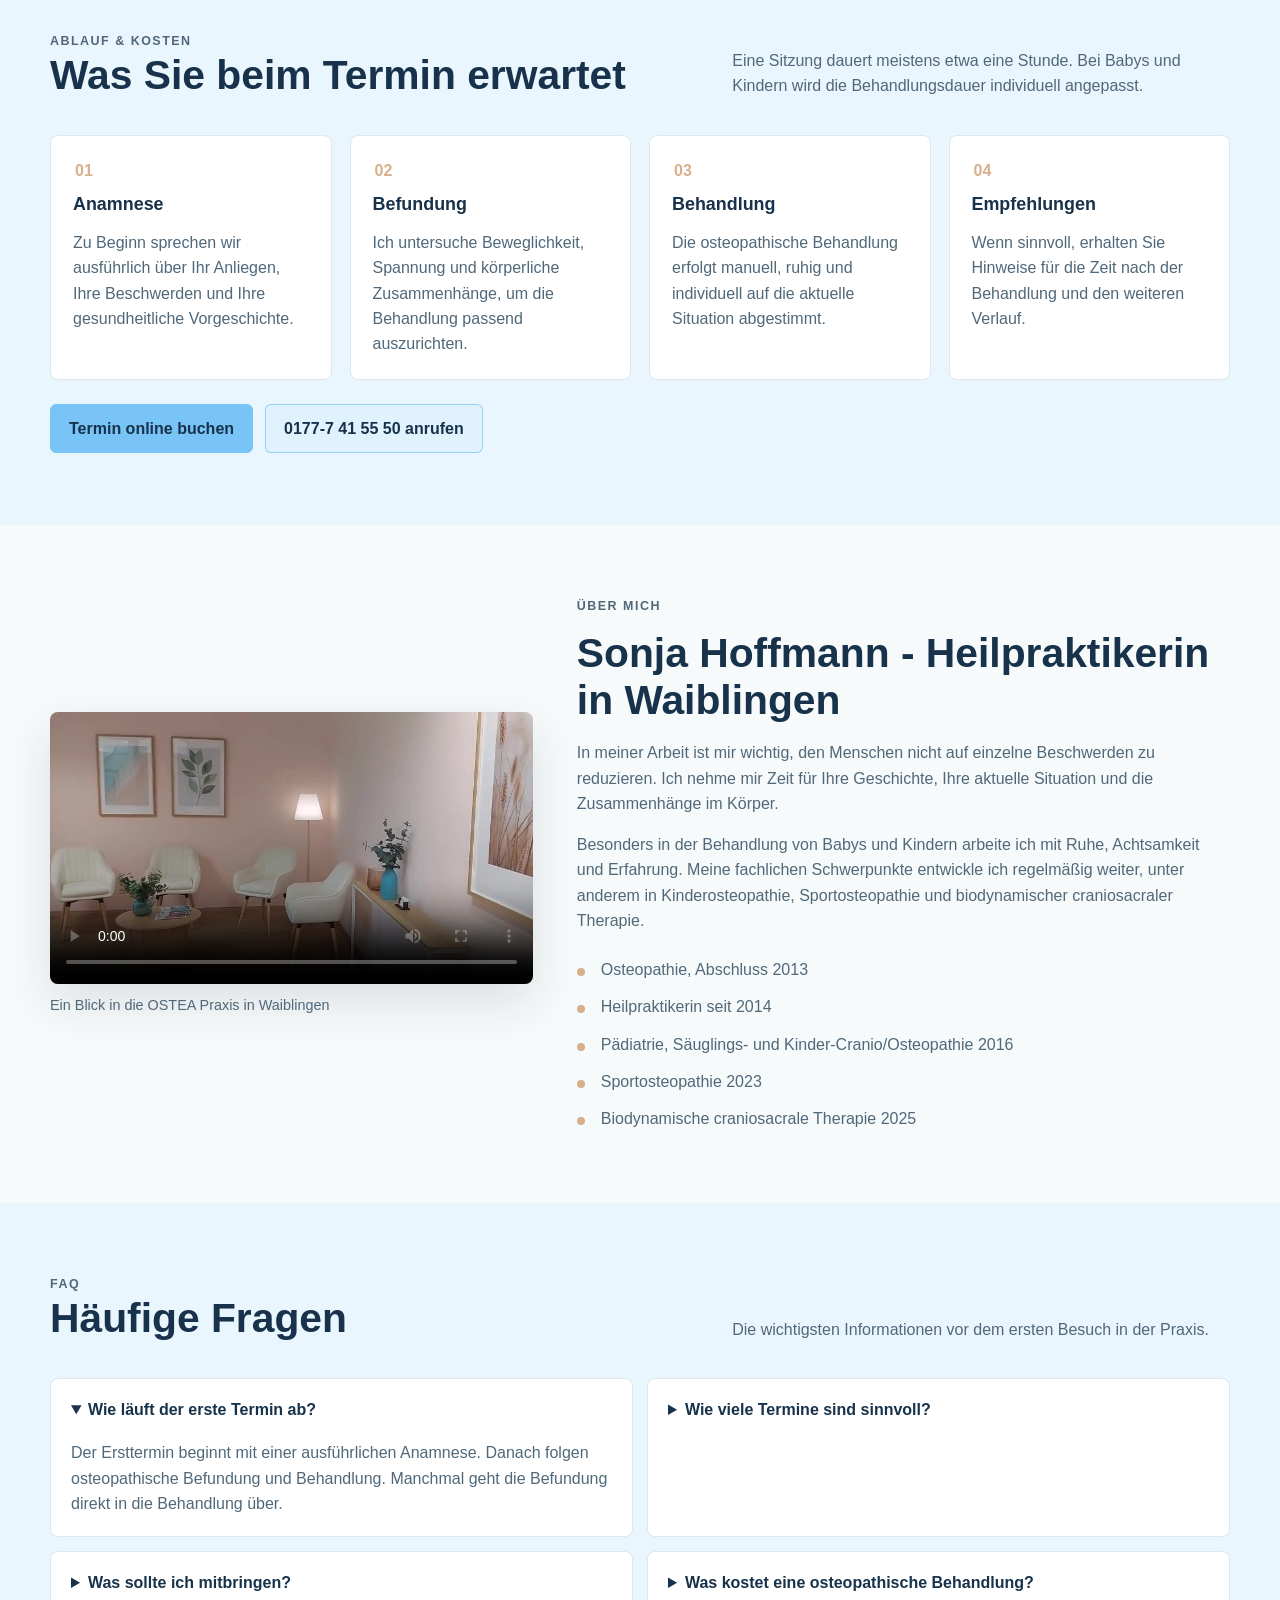
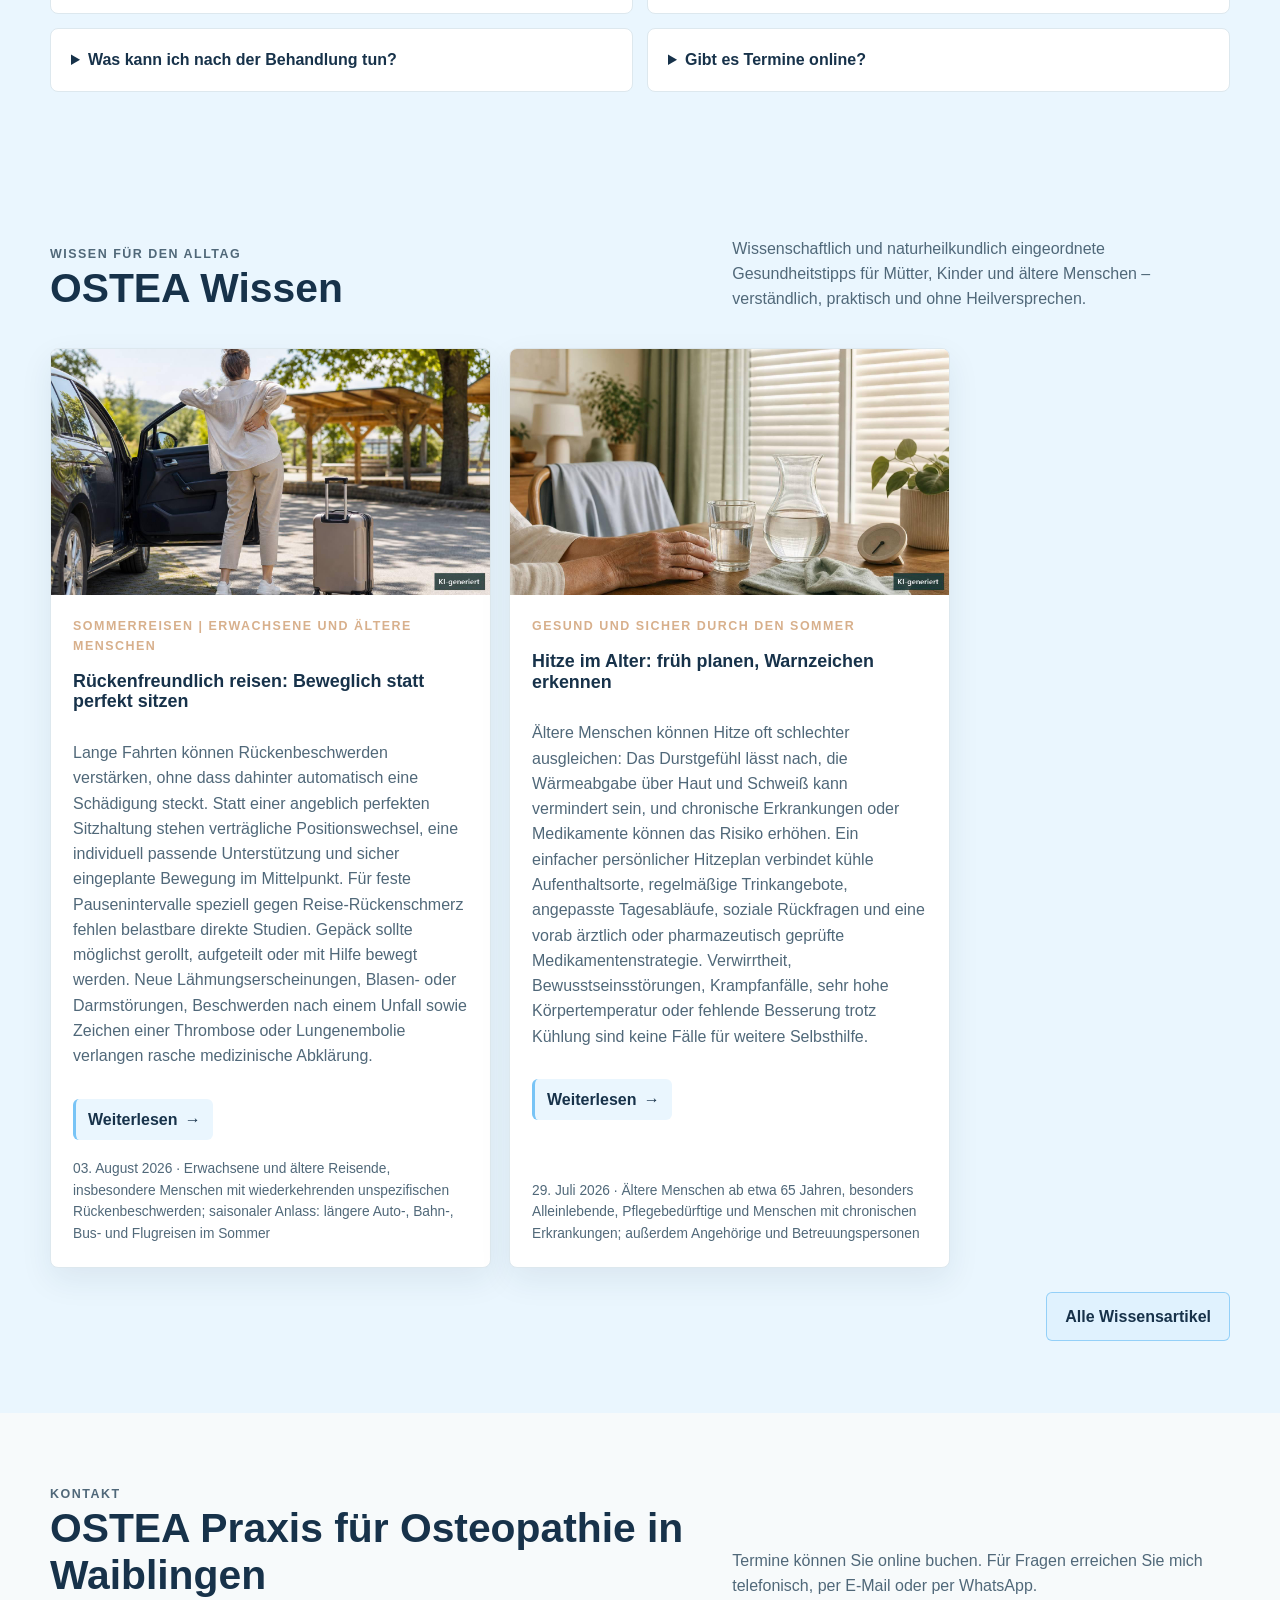
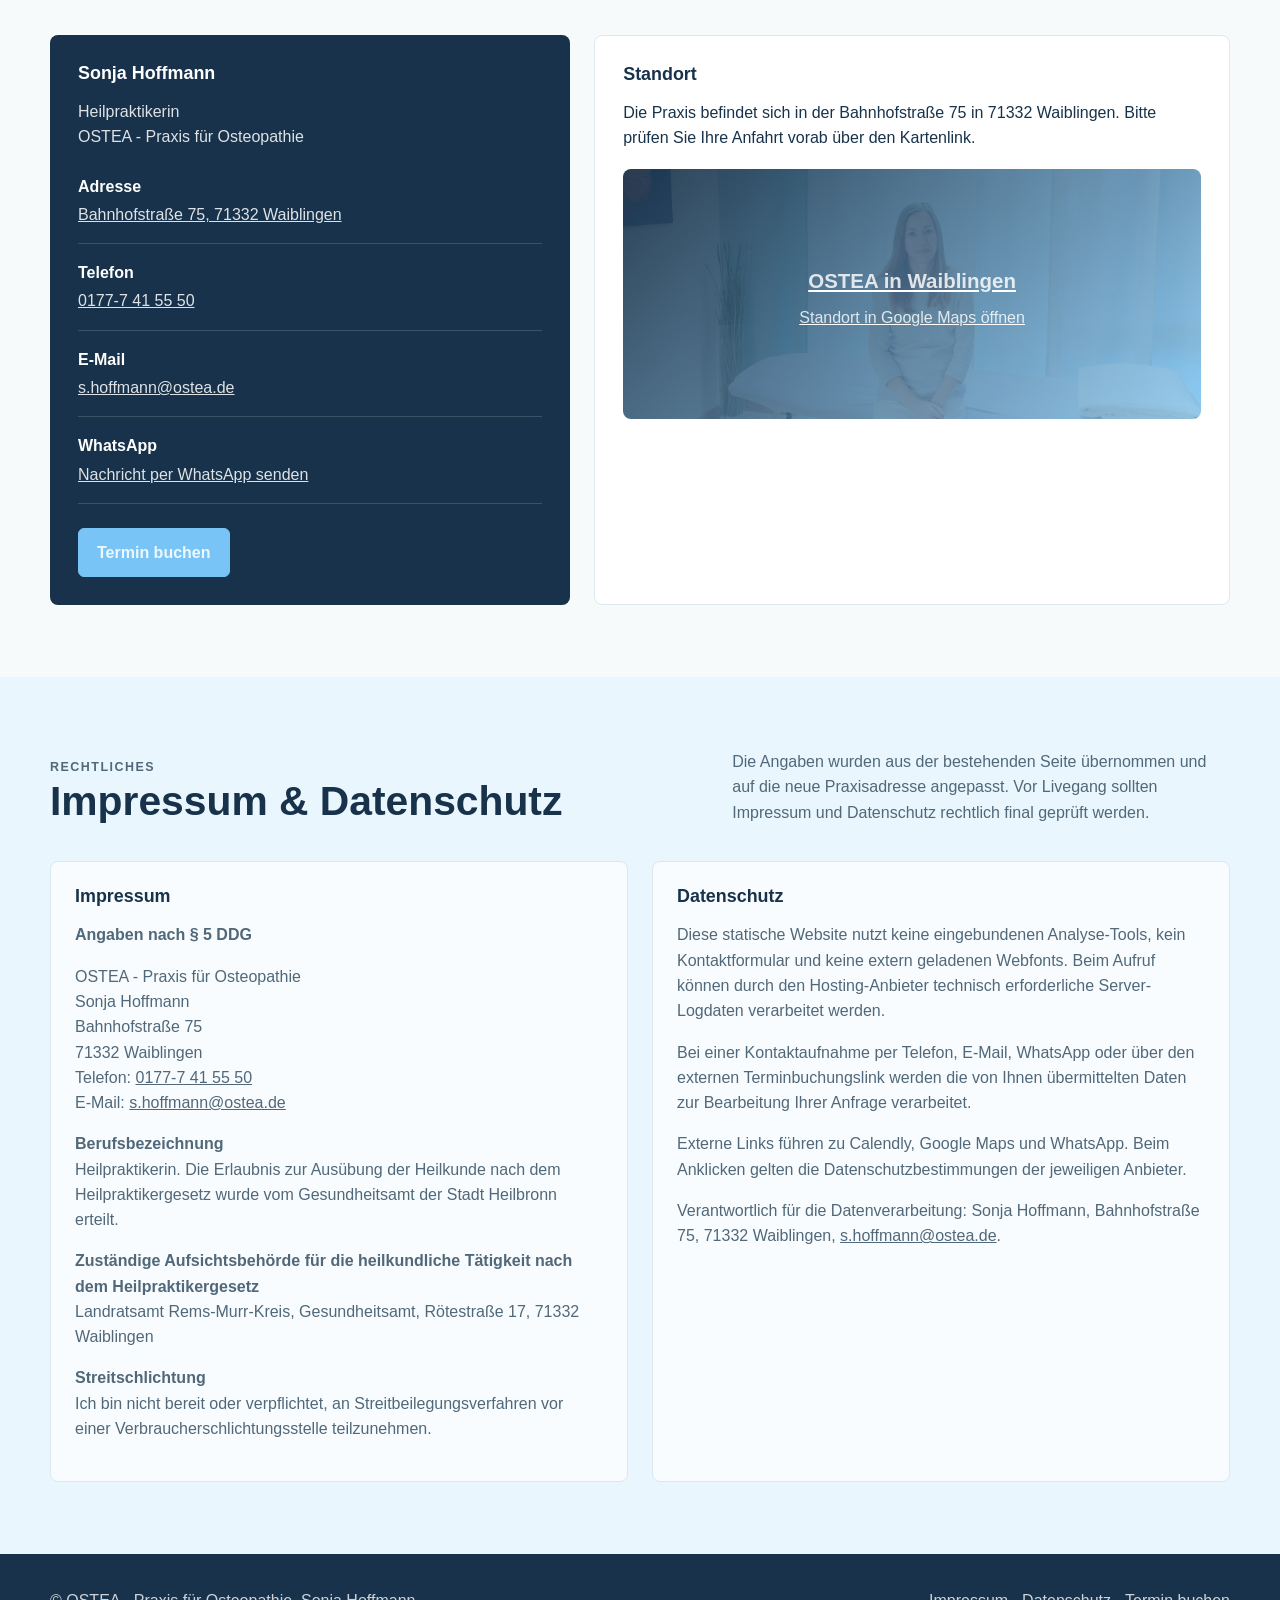
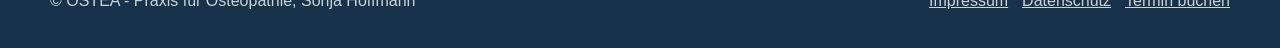
==== commit f05f695c: "Publish approved OSTEA article" ====
--- a/index.html
+++ b/index.html
@@ -1218,7 +1218,20 @@
             </div>
             <p>Wissenschaftlich und naturheilkundlich eingeordnete Gesundheitstipps für Mütter, Kinder und ältere Menschen – verständlich, praktisch und ohne Heilversprechen.</p>
           </div>
-          <div class="wissen-grid wissen-grid--home wissen-grid--1">
+          <div class="wissen-grid wissen-grid--home wissen-grid--2">
+          <article class="wissen-card">
+            <a class="wissen-card-image" href="/wissen/2026-08-03-ruckenfreundlich-reisen-beweglich-statt-perfekt-sitzen/">
+              <img src="/wissen/2026-08-03-ruckenfreundlich-reisen-beweglich-statt-perfekt-sitzen/hero.jpg" alt="Ruhiges redaktionelles OSTEA-Motiv zum Thema Rückenfreundlich reisen: Beweglich statt perfekt sitzen." loading="lazy">
+            </a>
+            <div class="wissen-card-body">
+              <p class="eyebrow">Sommerreisen | Erwachsene und ältere Menschen</p>
+              <h3><a href="/wissen/2026-08-03-ruckenfreundlich-reisen-beweglich-statt-perfekt-sitzen/">Rückenfreundlich reisen: Beweglich statt perfekt sitzen</a></h3>
+              <p>Lange Fahrten können Rückenbeschwerden verstärken, ohne dass dahinter automatisch eine Schädigung steckt. Statt einer angeblich perfekten Sitzhaltung stehen verträgliche Positionswechsel, eine individuell passende Unterstützung und sicher eingeplante Bewegung im Mittelpunkt. Für feste Pausenintervalle speziell gegen Reise-Rückenschmerz fehlen belastbare direkte Studien. Gepäck sollte möglichst gerollt, aufgeteilt oder mit Hilfe bewegt werden. Neue Lähmungserscheinungen, Blasen- oder Darmstörungen, Beschwerden nach einem Unfall sowie Zeichen einer Thrombose oder Lungenembolie verlangen rasche medizinische Abklärung.</p>
+              <a class="wissen-card-more" href="/wissen/2026-08-03-ruckenfreundlich-reisen-beweglich-statt-perfekt-sitzen/" aria-label="Weiterlesen: Rückenfreundlich reisen: Beweglich statt perfekt sitzen">Weiterlesen</a>
+              <span>03. August 2026 · Erwachsene und ältere Reisende, insbesondere Menschen mit wiederkehrenden unspezifischen Rückenbeschwerden; saisonaler Anlass: längere Auto-, Bahn-, Bus- und Flugreisen im Sommer</span>
+            </div>
+          </article>
+
           <article class="wissen-card">
             <a class="wissen-card-image" href="/wissen/2026-07-29-hitze-im-alter-fruh-planen-warnzeichen-erkennen/">
               <img src="/wissen/2026-07-29-hitze-im-alter-fruh-planen-warnzeichen-erkennen/hero.jpg" alt="Ruhiges redaktionelles OSTEA-Motiv zum Thema Hitze im Alter: früh planen, Warnzeichen erkennen." loading="lazy">
